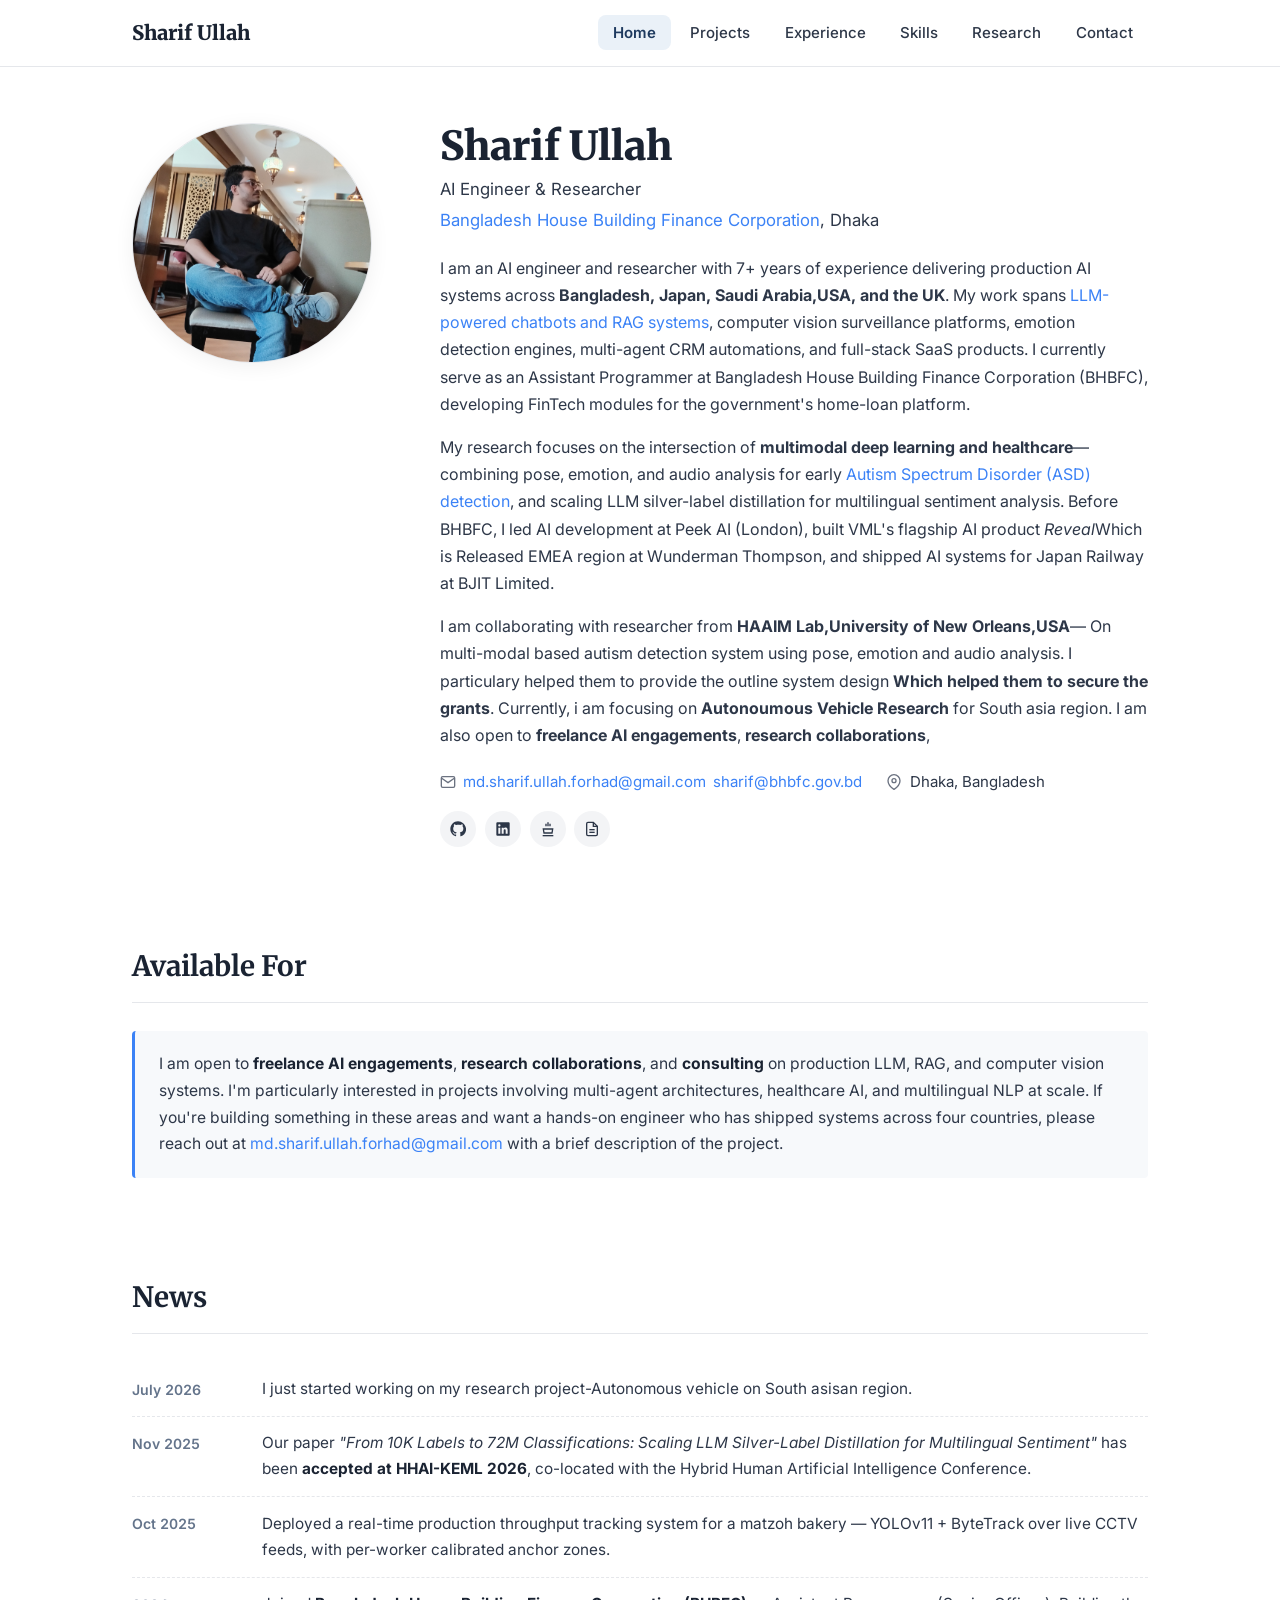
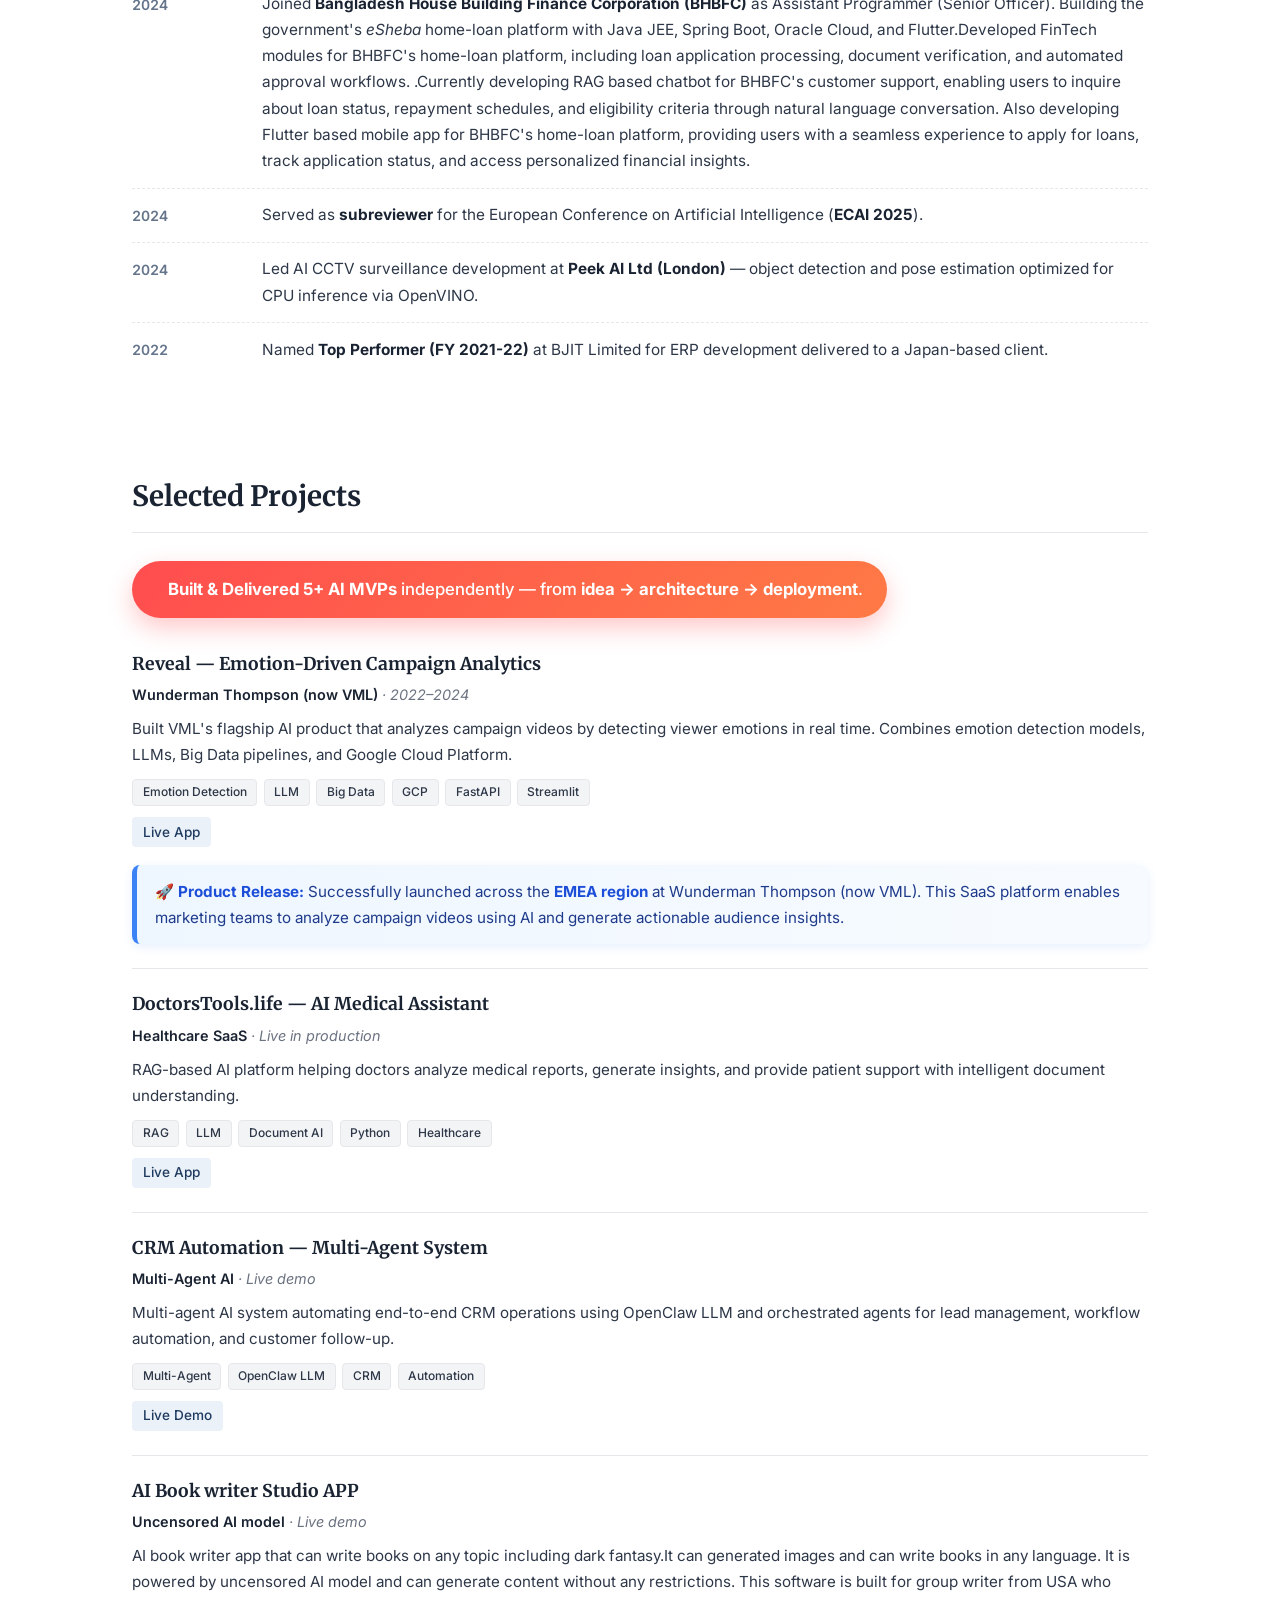
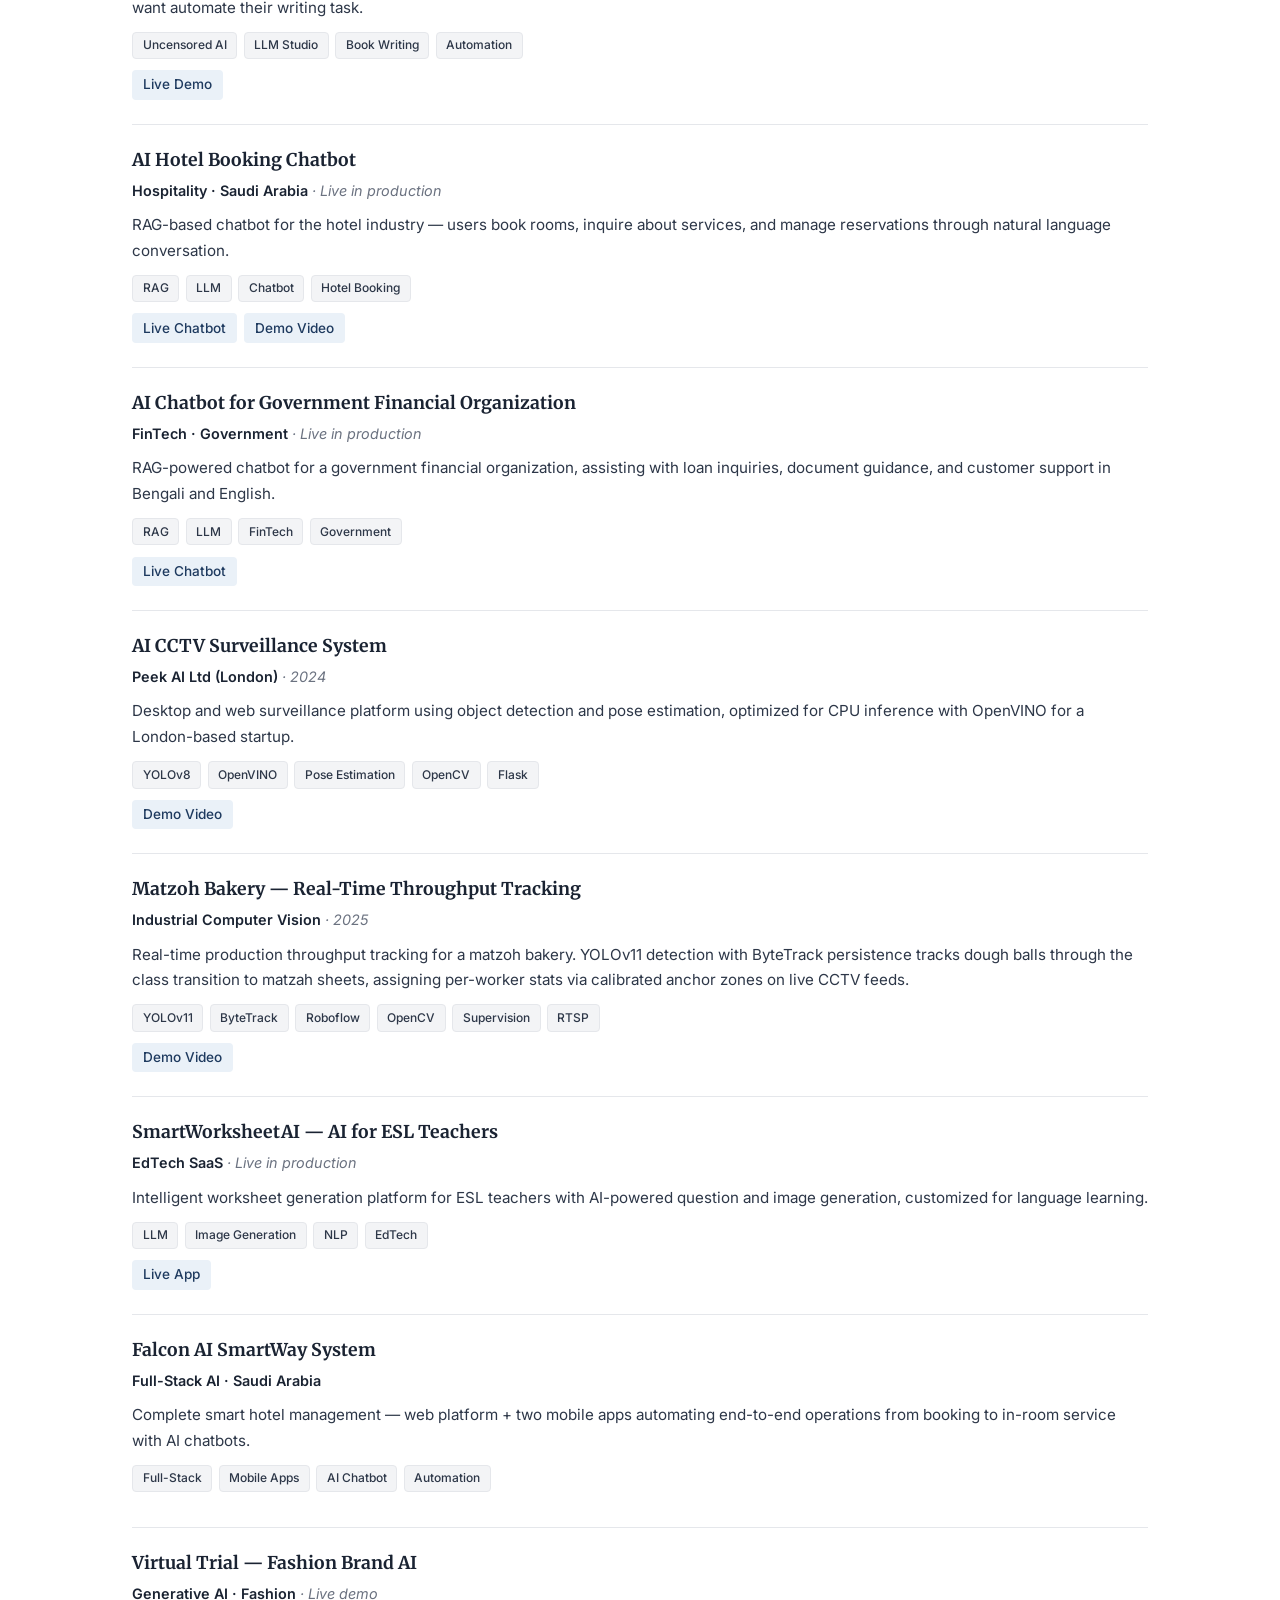
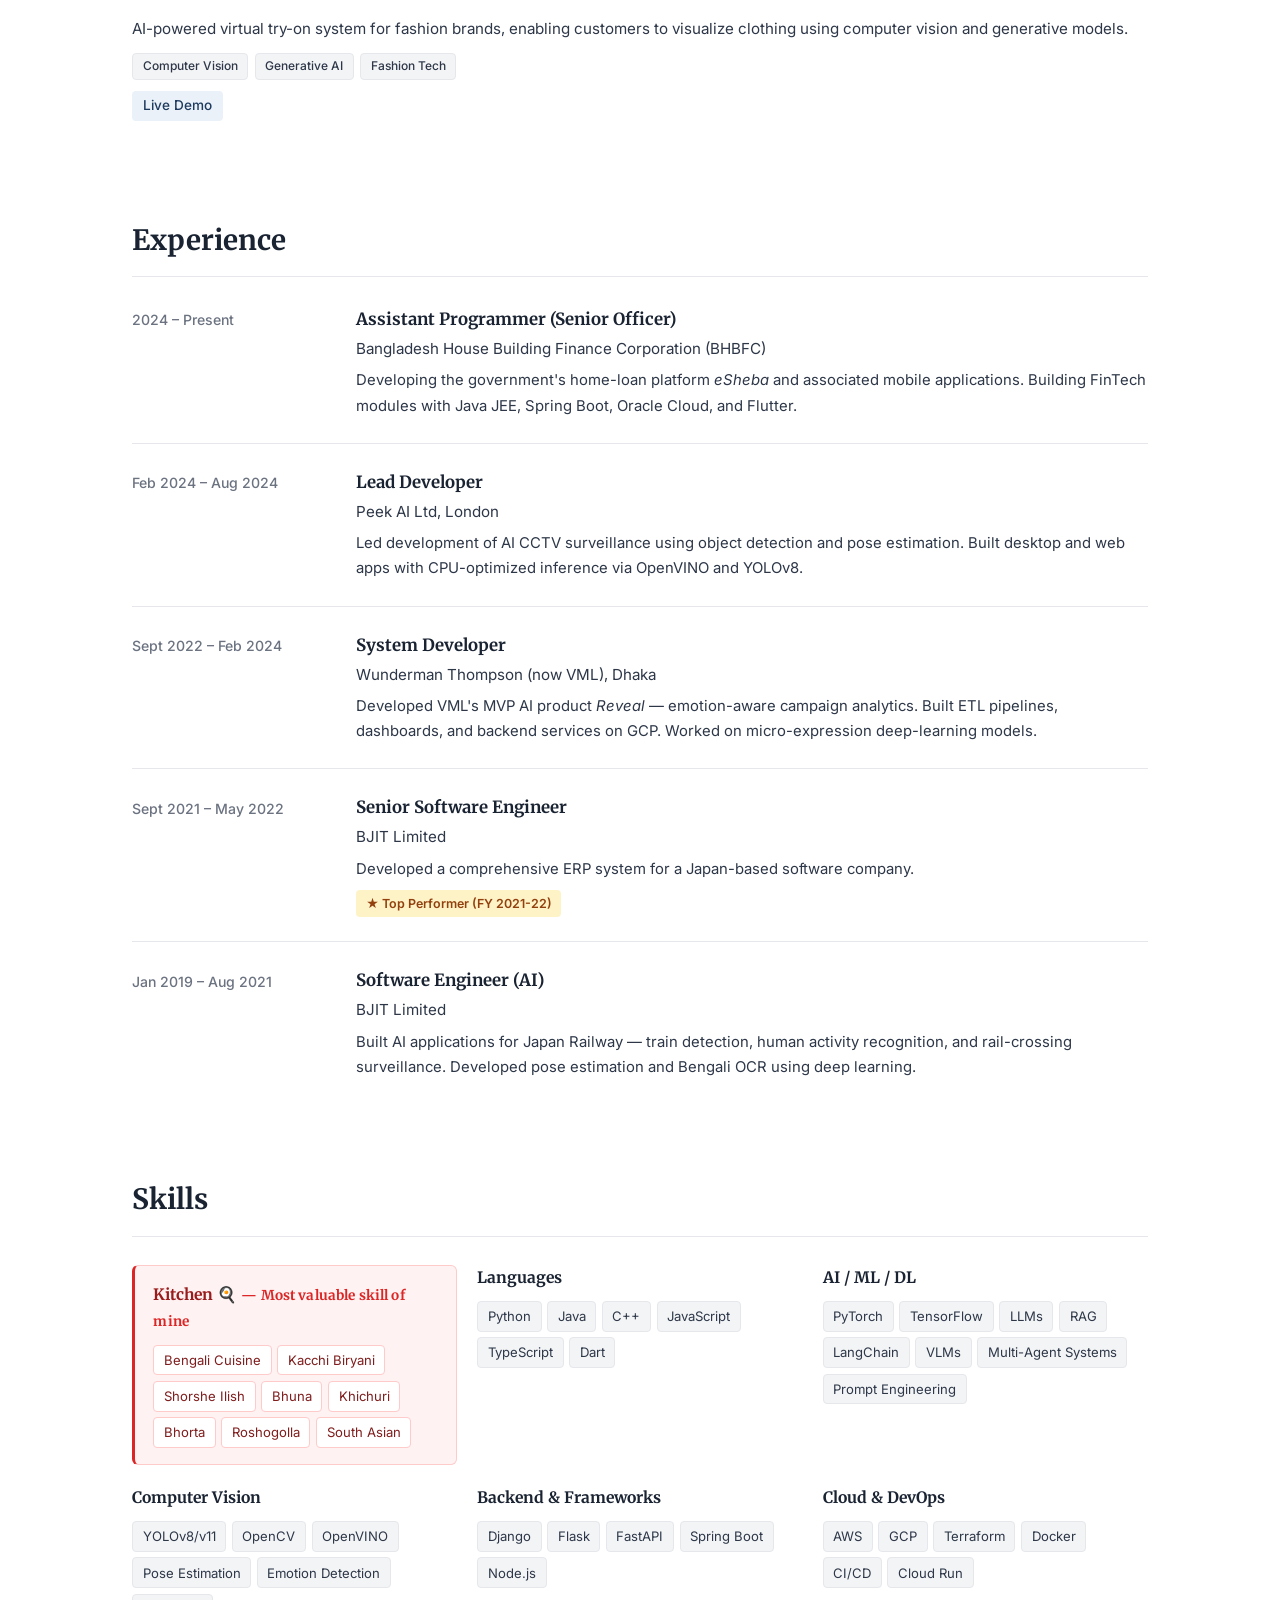
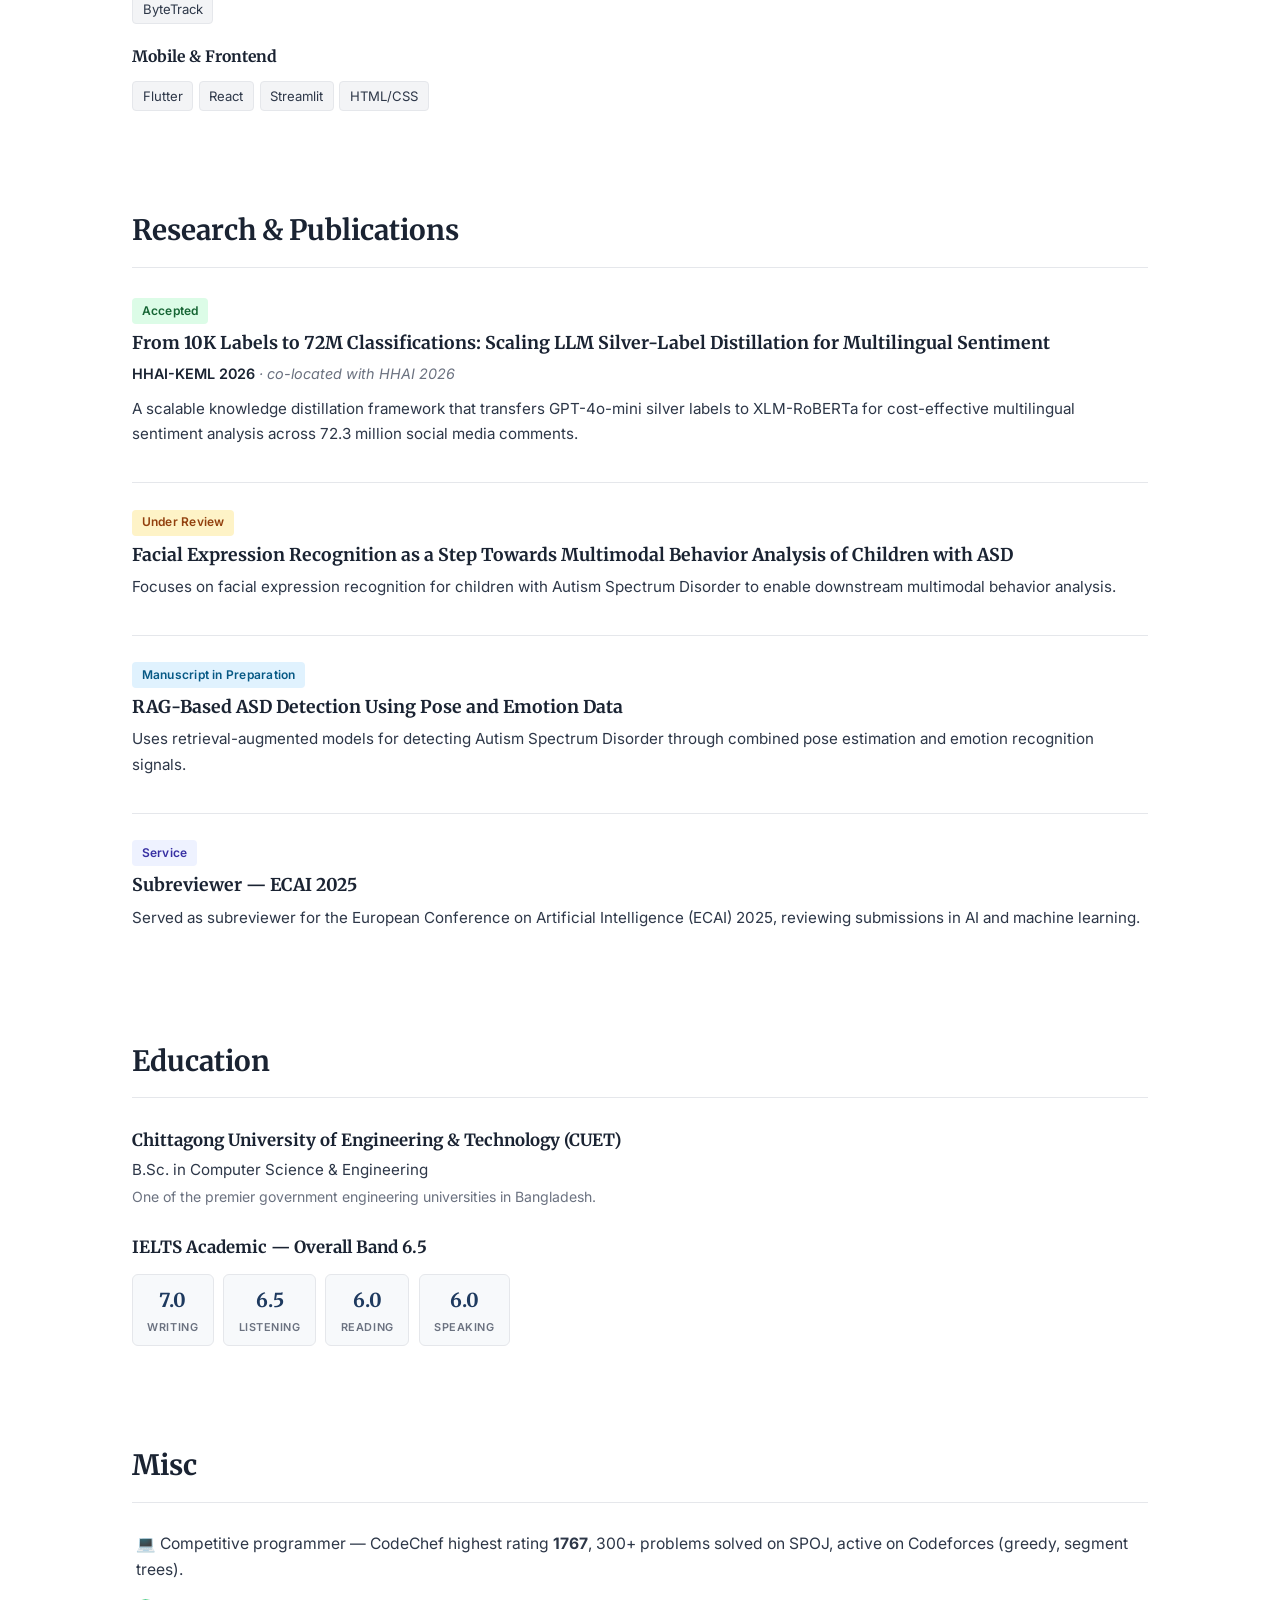
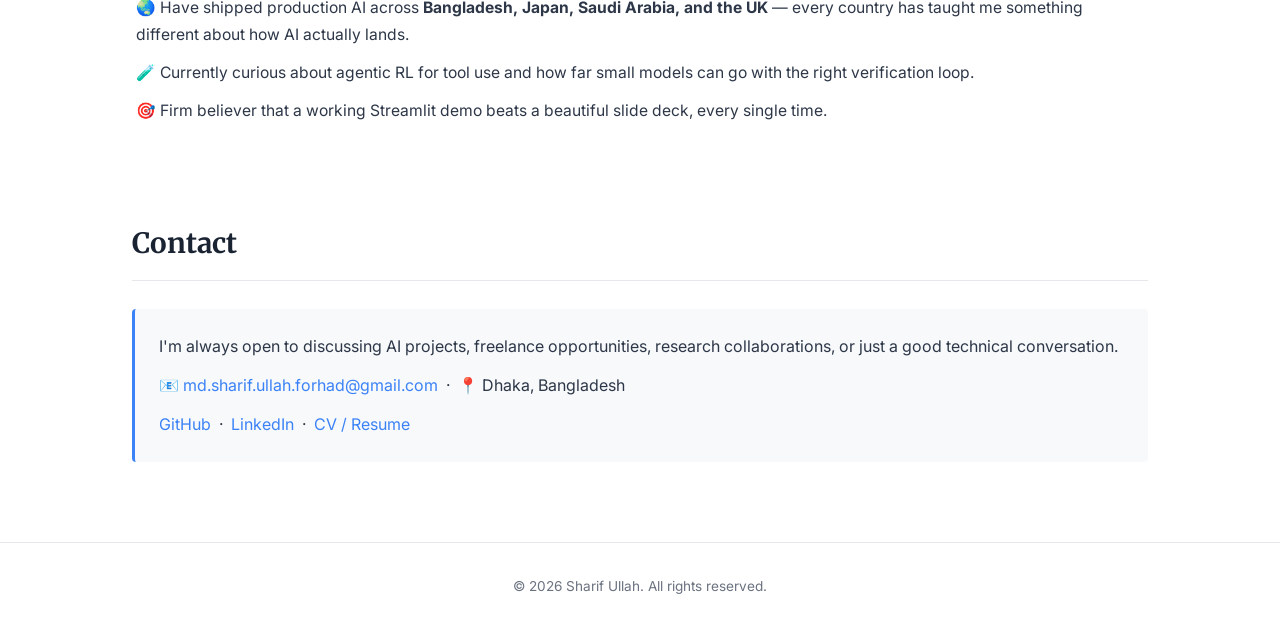
==== docs/index.html @ 905ab84b "added official email here" ====
<!DOCTYPE html>
<html lang="en">
<head>
    <meta charset="utf-8">
    <meta name="viewport" content="width=device-width, initial-scale=1">
    <title>Sharif Ullah — AI Engineer & Researcher</title>
    <meta name="description" content="Sharif Ullah is an AI Engineer and Researcher building agentic LLM systems, computer vision, and multi-agent AI in production.">

    <meta property="og:type" content="website">
    <meta property="og:title" content="Sharif Ullah — AI Engineer & Researcher">
    <meta property="og:description" content="AI Engineer & Researcher. 6+ years, 15+ AI products across 4 countries. LLMs, RAG, Multi-Agent, Computer Vision.">
    <meta property="og:image" content="assets/sharif_profile.jpg">

    <link rel="preconnect" href="https://fonts.googleapis.com">
    <link rel="preconnect" href="https://fonts.gstatic.com" crossorigin>
    <link href="https://fonts.googleapis.com/css2?family=Merriweather:wght@400;700;900&family=Inter:wght@300;400;500;600;700&display=swap" rel="stylesheet">

    <style>
        *, *::before, *::after { box-sizing: border-box; margin: 0; padding: 0; }

        :root {
            --bg: #ffffff;
            --text: #1a2332;
            --text-body: #2d3748;
            --text-muted: #6b7280;
            --link: #3b82f6;
            --link-hover: #1d4ed8;
            --border: #e5e7eb;
            --border-strong: #d1d5db;
            --nav-active-bg: #eaf1f8;
            --nav-active-text: #1e3a5f;
            --callout-bg: #f7f9fb;
            --callout-border: #3b82f6;
            --news-date: #64748b;
            --tag-bg: #eef2ff;
            --tag-text: #3730a3;
            --tag-accepted-bg: #dcfce7;
            --tag-accepted-text: #166534;
            --tag-review-bg: #fef3c7;
            --tag-review-text: #92400e;
            --tag-prep-bg: #e0f2fe;
            --tag-prep-text: #075985;
            --font-serif: 'Merriweather', 'Times New Roman', serif;
            --font-sans: 'Inter', -apple-system, BlinkMacSystemFont, sans-serif;
        }

        html { scroll-behavior: smooth; }
        body {
            font-family: var(--font-sans);
            background: var(--bg);
            color: var(--text-body);
            line-height: 1.7;
            font-size: 16px;
            -webkit-font-smoothing: antialiased;
        }

        a { color: var(--link); text-decoration: none; transition: color 0.2s; }
        a:hover { color: var(--link-hover); text-decoration: underline; }

        ::selection { background: var(--nav-active-bg); color: var(--nav-active-text); }

        /* ============ NAV ============ */
        .nav {
            position: sticky; top: 0; z-index: 100;
            background: rgba(255,255,255,0.92);
            backdrop-filter: blur(10px);
            border-bottom: 1px solid var(--border);
        }
        .nav-inner {
            max-width: 1080px; margin: 0 auto;
            padding: 1rem 2rem;
            display: flex; justify-content: space-between; align-items: center;
        }

        .highlight-text {
                color: #ff3b30;
                font-size: 1.1rem;
                font-weight: 700;
                text-align: center;
                margin-top: -8px;
                margin-bottom: 30px;
                letter-spacing: 0.5px;
                animation: pulse 2s infinite;
            }

            @keyframes pulse {
                0%, 100% { opacity: 1; }
                50% { opacity: 0.75; }
            }

        .nav-brand {
            font-family: var(--font-serif); font-weight: 900;
            font-size: 1.25rem; color: var(--text); text-decoration: none;
        }
        .nav-brand:hover { color: var(--text); text-decoration: none; }
        .nav-links { display: flex; gap: 0.25rem; list-style: none; align-items: center; }
        .nav-links a {
            color: var(--text-body); font-size: 0.94rem; font-weight: 500;
            padding: 0.5rem 0.95rem; border-radius: 8px;
            transition: background 0.2s, color 0.2s;
        }
        .nav-links a:hover { background: #f3f4f6; color: var(--text); text-decoration: none; }
        .nav-links a.active { background: var(--nav-active-bg); color: var(--nav-active-text); font-weight: 600; }

        .hamburger { display: none; background: none; border: none; cursor: pointer; padding: 0.5rem; }
        .hamburger span { display: block; width: 22px; height: 2px; background: var(--text); margin: 5px 0; transition: 0.3s; }

        @media (max-width: 768px) {
            .nav-inner { padding: 0.9rem 1.25rem; }
            .nav-links {
                position: fixed; top: 60px; right: -100%; width: 75%; height: calc(100vh - 60px);
                background: #fff; flex-direction: column; align-items: flex-start;
                padding: 1.5rem; gap: 0.4rem; transition: right 0.3s;
                border-left: 1px solid var(--border); box-shadow: -10px 0 30px rgba(0,0,0,0.05);
            }
            .nav-links.active { right: 0; }
            .nav-links a { width: 100%; padding: 0.75rem 1rem; }
            .hamburger { display: block; }
        }

        /* ============ LAYOUT ============ */
        .container { max-width: 1080px; margin: 0 auto; padding: 0 2rem; }
        @media (max-width: 768px) { .container { padding: 0 1.25rem; } }

        section { padding: 3rem 0; }
        section:first-of-type { padding-top: 3.5rem; }

        /* Section headings with underline (like reference) */
        .section-heading {
            font-family: var(--font-serif); font-weight: 700;
            font-size: 1.75rem; color: var(--text);
            padding-bottom: 0.75rem;
            border-bottom: 1px solid var(--border);
            margin-bottom: 1.75rem;
        }

        /* ============ HERO ============ */
        .hero-grid {
            display: grid;
            grid-template-columns: 260px 1fr;
            gap: 3rem;
            align-items: start;
        }
        .hero-photo {
            width: 240px; height: 240px; border-radius: 50%;
            overflow: hidden; border: 1px solid var(--border);
            box-shadow: 0 4px 20px rgba(0,0,0,0.06);
        }
        .hero-photo img { width: 100%; height: 100%; object-fit: cover; display: block; }

        .hero-name {
            font-family: var(--font-serif); font-weight: 900;
            font-size: 2.5rem; color: var(--text); line-height: 1.15;
            margin-bottom: 0.4rem;
        }
        .hero-title {
            color: var(--text-body); font-size: 1.05rem; margin-bottom: 0.15rem;
        }
        .hero-affiliation {
            color: var(--text-body); font-size: 1.05rem; margin-bottom: 1.25rem;
        }
        .hero-bio { color: var(--text-body); font-size: 1rem; margin-bottom: 1rem; }
        .hero-bio:last-of-type { margin-bottom: 1.25rem; }

        .hero-contact {
            display: flex; gap: 1.5rem; flex-wrap: wrap;
            font-size: 0.94rem; color: var(--text-body); margin-bottom: 1rem;
        }
        .hero-contact span { display: inline-flex; align-items: center; gap: 0.45rem; }
        .hero-contact svg { width: 16px; height: 16px; color: var(--text-muted); flex-shrink: 0; }

        .social-row { display: flex; gap: 0.55rem; flex-wrap: wrap; margin-top: 0.25rem; }
        .social-row a {
            display: inline-flex; align-items: center; justify-content: center;
            width: 36px; height: 36px; border-radius: 50%;
            background: #f3f4f6; color: var(--text-body);
            transition: all 0.2s;
        }
        .social-row a:hover {
            background: var(--nav-active-bg); color: var(--nav-active-text);
            text-decoration: none; transform: translateY(-1px);
        }
        .social-row svg { width: 16px; height: 16px; }

        @media (max-width: 768px) {
            .hero-grid { grid-template-columns: 1fr; gap: 1.75rem; text-align: center; }
            .hero-photo { margin: 0 auto; width: 200px; height: 200px; }
            .hero-contact { justify-content: center; }
            .social-row { justify-content: center; }
            .hero-name { font-size: 2rem; }
        }
        
        .release-info {
                margin-top: 18px;
                padding: 14px 18px;
                border-left: 5px solid #3b82f6;
                background: linear-gradient(90deg, #eef6ff 0%, #f7fbff 100%);
                color: #1e3a8a;
                font-size: 0.95rem;
                line-height: 1.7;
                border-radius: 8px;
                box-shadow: 0 3px 10px rgba(59, 130, 246, 0.12);
                transition: all 0.3s ease;
            }

            .release-info strong {
                color: #1d4ed8;
            }

            .release-info:hover {
                transform: translateY(-2px);
                box-shadow: 0 8px 20px rgba(59, 130, 246, 0.2);
            }


        /* ============ CALLOUT (Openings style) ============ */
        .callout {
            background: var(--callout-bg);
            border-left: 3px solid var(--callout-border);
            border-radius: 4px;
            padding: 1.25rem 1.5rem;
            color: var(--text-body);
            font-size: 0.98rem;
        }
        .callout strong { color: var(--text); font-weight: 700; }

        /* ============ NEWS ============ */
        .news-list { display: flex; flex-direction: column; }
        .news-item {
            display: grid; grid-template-columns: 110px 1fr;
            gap: 1.25rem; padding: 0.85rem 0;
            border-bottom: 1px dashed var(--border);
            font-size: 0.96rem;
        }
        .news-item:last-child { border-bottom: none; }
        .news-date {
            color: var(--news-date); font-weight: 600;
            font-size: 0.88rem; padding-top: 0.1rem;
            font-variant-numeric: tabular-nums;
        }
        .news-body { color: var(--text-body); }
        .news-body strong { color: var(--text); font-weight: 700; }
        @media (max-width: 640px) {
            .news-item { grid-template-columns: 1fr; gap: 0.25rem; }
        }

        /* ============ PROJECT LIST (Selected Publications style) ============ */
        .project-list { display: flex; flex-direction: column; gap: 1.5rem; }
        .project-item {
            padding-bottom: 1.5rem;
            border-bottom: 1px solid var(--border);
        }
        .project-item:last-child { border-bottom: none; padding-bottom: 0; }
        .project-title {
            font-family: var(--font-serif); font-weight: 700;
            font-size: 1.1rem; color: var(--text);
            margin-bottom: 0.4rem; line-height: 1.35;
        }
        .project-meta {
            font-size: 0.9rem; color: var(--text-muted);
            margin-bottom: 0.55rem; font-style: italic;
        }
        .project-meta .venue { color: var(--text); font-style: normal; font-weight: 600; }
        .project-desc {
            font-size: 0.95rem; color: var(--text-body);
            margin-bottom: 0.7rem;
        }
        .project-tags { display: flex; flex-wrap: wrap; gap: 0.4rem; margin-bottom: 0.7rem; }
        .project-tags span {
            padding: 0.15rem 0.6rem; border-radius: 4px;
            font-size: 0.75rem; font-weight: 500;
            background: #f3f4f6; color: var(--text-body);
            border: 1px solid var(--border);
        }
        .project-links { display: flex; flex-wrap: wrap; gap: 0.4rem; }
        .project-links a {
            font-size: 0.85rem; font-weight: 500;
            padding: 0.2rem 0.7rem; border-radius: 4px;
            background: var(--nav-active-bg); color: var(--nav-active-text);
        }
        .project-links a:hover { background: #d5e2ee; text-decoration: none; }

        /* ============ TIMELINE (Experience) ============ */
        .timeline { display: flex; flex-direction: column; gap: 1.5rem; }
        .timeline-item {
            display: grid; grid-template-columns: 200px 1fr;
            gap: 1.5rem;
            padding-bottom: 1.5rem;
            border-bottom: 1px solid var(--border);
        }
        .timeline-item:last-child { border-bottom: none; padding-bottom: 0; }
        .timeline-date {
            color: var(--text-muted); font-size: 0.88rem; font-weight: 500;
            padding-top: 0.2rem;
        }
        .timeline-role {
            font-family: var(--font-serif); font-weight: 700;
            font-size: 1.05rem; color: var(--text);
            margin-bottom: 0.15rem;
        }
        .timeline-company {
            font-size: 0.95rem; color: var(--text-body);
            margin-bottom: 0.4rem;
        }
        .timeline-desc { font-size: 0.93rem; color: var(--text-body); }
        .badge-award {
            display: inline-block; margin-top: 0.5rem;
            padding: 0.2rem 0.6rem; border-radius: 4px;
            font-size: 0.78rem; font-weight: 600;
            background: #fef3c7; color: #92400e;
        }
        @media (max-width: 640px) {
            .timeline-item { grid-template-columns: 1fr; gap: 0.3rem; }
        }

        /* ============ SKILLS ============ */
        .skills-grid {
            display: grid;
            grid-template-columns: repeat(auto-fill, minmax(260px, 1fr));
            gap: 1.25rem;
        }
        .skill-group h3 {
            font-family: var(--font-serif); font-weight: 700;
            font-size: 0.98rem; color: var(--text);
            margin-bottom: 0.6rem;
        }
        .skill-tags { display: flex; flex-wrap: wrap; gap: 0.35rem; }
        .skill-tags span {
            padding: 0.2rem 0.6rem; border-radius: 4px;
            font-size: 0.82rem; color: var(--text-body);
            background: #f3f4f6; border: 1px solid var(--border);
        }

        /* ============ RESEARCH ============ */
        .research-item {
            padding-bottom: 1.5rem;
            border-bottom: 1px solid var(--border);
            margin-bottom: 1.5rem;
        }
        .research-item:last-child { border-bottom: none; margin-bottom: 0; padding-bottom: 0; }
        .status-tag {
            display: inline-block; padding: 0.18rem 0.6rem;
            border-radius: 4px; font-size: 0.75rem; font-weight: 600;
            margin-bottom: 0.5rem; letter-spacing: 0.02em;
        }
        .tag-accepted { background: var(--tag-accepted-bg); color: var(--tag-accepted-text); }
        .tag-review { background: var(--tag-review-bg); color: var(--tag-review-text); }
        .tag-prep { background: var(--tag-prep-bg); color: var(--tag-prep-text); }
        .tag-sub { background: var(--tag-bg); color: var(--tag-text); }

        /* ============ EDUCATION ============ */
        .edu-item { margin-bottom: 1.25rem; }
        .edu-item:last-child { margin-bottom: 0; }
        .edu-school {
            font-family: var(--font-serif); font-weight: 700;
            font-size: 1.05rem; color: var(--text);
            margin-bottom: 0.15rem;
        }
        .edu-degree { font-size: 0.95rem; color: var(--text-body); margin-bottom: 0.15rem; }
        .edu-date { font-size: 0.88rem; color: var(--text-muted); }

        .ielts-scores {
            display: flex; gap: 0.6rem; flex-wrap: wrap; margin-top: 0.75rem;
        }
        .ielts-scores > div {
            background: #f7f9fb; border: 1px solid var(--border);
            border-radius: 6px; padding: 0.55rem 0.9rem;
            text-align: center; min-width: 72px;
        }
        .ielts-scores .num {
            font-family: var(--font-serif); font-weight: 700;
            font-size: 1.2rem; color: var(--nav-active-text);
        }
        .ielts-scores .lbl {
            font-size: 0.68rem; color: var(--text-muted);
            font-weight: 600; letter-spacing: 0.05em; margin-top: 0.1rem;
        }

        /* ============ MISC ============ */
        .misc-list { list-style: none; display: flex; flex-direction: column; gap: 0.7rem; }
        .misc-list li {
            padding-left: 0.25rem;
            color: var(--text-body); font-size: 0.98rem;
        }


         .achievement-banner {
    display: inline-flex;
    align-items: center;
    gap: 12px;
    margin: 0 auto 35px;
    padding: 14px 24px;
    border-radius: 50px;
    background: linear-gradient(135deg, #ff4d4f, #ff7a45);
    color: #fff;
    font-size: 1.05rem;
    font-weight: 500;
    box-shadow: 0 10px 25px rgba(255, 77, 79, 0.3);
    animation: float 3s ease-in-out infinite;
}

.achievement-banner strong {
    color: #fff;
    font-weight: 700;
}

.achievement-icon {
    font-size: 1.4rem;
}

@keyframes float {
    0%, 100% {
        transform: translateY(0);
    }
    50% {
        transform: translateY(-4px);
    }
}

@media (max-width: 768px) {
    .achievement-banner {
        display: flex;
        border-radius: 18px;
        font-size: 0.95rem;
        padding: 14px 18px;
    }
}


        /* ============ CONTACT ============ */
        .contact-card {
            background: var(--callout-bg);
            border-left: 3px solid var(--callout-border);
            border-radius: 4px;
            padding: 1.5rem;
        }
        .contact-card p { margin-bottom: 0.75rem; color: var(--text-body); }
        .contact-card p:last-child { margin-bottom: 0; }

        /* ============ FOOTER ============ */
        footer {
            text-align: center; padding: 2rem;
            border-top: 1px solid var(--border);
            font-size: 0.85rem; color: var(--text-muted);
            margin-top: 2rem;
        }
        
        .skill-group--highlight {
                background: #fef2f2;
                border: 1px solid #fecaca;
                border-left: 3px solid #dc2626;
                border-radius: 6px;
                padding: 1rem 1.15rem;
            }
            .skill-group--highlight h3 { color: #991b1b; }
            .skill-hl {
                color: #dc2626;
                font-weight: 700;
                font-size: 0.85rem;
                letter-spacing: 0.01em;
            }
            .skill-group--highlight .skill-tags span {
                background: #fff;
                border-color: #fecaca;
                color: #7f1d1d;
            }

        /* Reveal animation */
        .reveal { opacity: 0; transform: translateY(20px); transition: opacity 0.5s ease, transform 0.5s ease; }
        .reveal.visible { opacity: 1; transform: translateY(0); }
        @media (prefers-reduced-motion: reduce) {
            .reveal { opacity: 1; transform: none; transition: none; }
            html { scroll-behavior: auto; }
        }
    </style>
</head>
<body>

<!-- NAV -->
<nav class="nav">
    <div class="nav-inner">
        <a href="#home" class="nav-brand">Sharif Ullah</a>
        <ul class="nav-links" id="navLinks">
            <li><a href="#home" class="active">Home</a></li>
            <li><a href="#projects">Projects</a></li>
            <li><a href="#experience">Experience</a></li>
            <li><a href="#skills">Skills</a></li>
            <li><a href="#research">Research</a></li>
            <li><a href="#contact">Contact</a></li>
        </ul>
        <button class="hamburger" id="hamburger" aria-label="Menu">
            <span></span><span></span><span></span>
        </button>
    </div>
</nav>

<!-- HERO -->
<section id="home">
    <div class="container">
        <div class="hero-grid">
            <div class="hero-photo">
                <img src="assets/sharif_profile.jpg" alt="Sharif Ullah">
            </div>
            <div class="hero-text">
                <h1 class="hero-name">Sharif Ullah</h1>
                <div class="hero-title">AI Engineer &amp; Researcher</div>
                <div class="hero-affiliation">
                    <a href="https://www.bhbfc.gov.bd/" target="_blank">Bangladesh House Building Finance Corporation</a>, Dhaka
                </div>

                <p class="hero-bio">
                    I am an AI engineer and researcher with 7+ years of experience delivering production AI systems across
                    <strong>Bangladesh, Japan, Saudi Arabia,USA, and the UK</strong>. My work spans
                    <a href="#projects">LLM-powered chatbots and RAG systems</a>,
                    computer vision surveillance platforms, emotion detection engines,
                    multi-agent CRM automations, and full-stack SaaS products. I currently serve as an
                    Assistant Programmer at Bangladesh House Building Finance Corporation (BHBFC),
                    developing FinTech modules for the government's home-loan platform.
                </p>

                <p class="hero-bio">
                    My research focuses on the intersection of <strong>multimodal deep learning and healthcare</strong>—
                    combining pose, emotion, and audio analysis for early
                    <a href="#research">Autism Spectrum Disorder (ASD) detection</a>, and scaling LLM
                    silver-label distillation for multilingual sentiment analysis. Before BHBFC, I led AI
                    development at Peek AI (London), built VML's flagship AI product
                    <em>Reveal</em>Which is Released EMEA region at Wunderman Thompson, and shipped AI systems for Japan Railway at BJIT Limited.
                </p>

                <p class="hero-bio">
                    I am collaborating with researcher from <strong>HAAIM Lab,University of New Orleans,USA</strong>—
                    On multi-modal based autism detection system using pose, emotion and audio analysis. I particulary helped them to provide the outline system design <strong>Which helped them to secure the grants</strong>.
                    Currently, i am focusing on <Strong>Autonoumous Vehicle Research</Strong> for South asia region. I am also open to <strong>freelance AI engagements</strong>, <strong>research collaborations</strong>,
                </p>

                <div class="hero-contact">
                    <span>
                        <svg viewBox="0 0 24 24" fill="none" stroke="currentColor" stroke-width="2"><path d="M4 4h16c1.1 0 2 .9 2 2v12c0 1.1-.9 2-2 2H4c-1.1 0-2-.9-2-2V6c0-1.1.9-2 2-2z"/><polyline points="22,6 12,13 2,6"/></svg>
                        <a href="mailto:sharif.ullah@example.com">md.sharif.ullah.forhad@gmail.com</a>
                         <a href="mailto:sharif@bhbfc.gov.bd">sharif@bhbfc.gov.bd</a>
                    </span>
                    <span>
                        <svg viewBox="0 0 24 24" fill="none" stroke="currentColor" stroke-width="2"><path d="M21 10c0 7-9 13-9 13s-9-6-9-13a9 9 0 0 1 18 0z"/><circle cx="12" cy="10" r="3"/></svg>
                        Dhaka, Bangladesh
                    </span>
                </div>

                <div class="social-row">
                    <a href="https://github.com/forhadsidhu" target="_blank" aria-label="GitHub" title="GitHub">
                        <svg viewBox="0 0 24 24" fill="currentColor"><path d="M12 .5C5.7.5.5 5.7.5 12c0 5.1 3.3 9.4 7.9 10.9.6.1.8-.3.8-.6v-2.1c-3.2.7-3.9-1.5-3.9-1.5-.5-1.3-1.3-1.7-1.3-1.7-1.1-.7.1-.7.1-.7 1.2.1 1.8 1.2 1.8 1.2 1 1.8 2.7 1.3 3.4 1 .1-.8.4-1.3.8-1.6-2.6-.3-5.3-1.3-5.3-5.8 0-1.3.5-2.3 1.2-3.1-.1-.3-.5-1.5.1-3.1 0 0 1-.3 3.3 1.2 1-.3 2-.4 3-.4s2 .1 3 .4c2.3-1.6 3.3-1.2 3.3-1.2.7 1.6.2 2.8.1 3.1.8.8 1.2 1.9 1.2 3.1 0 4.5-2.7 5.5-5.3 5.8.4.4.8 1.1.8 2.2v3.3c0 .3.2.7.8.6 4.6-1.5 7.9-5.9 7.9-10.9C23.5 5.7 18.3.5 12 .5z"/></svg>
                    </a>
                    <a href="https://www.linkedin.com/in/sharif-ullah/" target="_blank" aria-label="LinkedIn" title="LinkedIn">
                        <svg viewBox="0 0 24 24" fill="currentColor"><path d="M20.5 2h-17A1.5 1.5 0 002 3.5v17A1.5 1.5 0 003.5 22h17a1.5 1.5 0 001.5-1.5v-17A1.5 1.5 0 0020.5 2zM8 19H5v-9h3zM6.5 8.25A1.75 1.75 0 118.3 6.5a1.78 1.78 0 01-1.8 1.75zM19 19h-3v-4.74c0-1.42-.6-1.93-1.38-1.93A1.74 1.74 0 0013 14.19a.66.66 0 000 .14V19h-3v-9h2.9v1.3a3.11 3.11 0 012.7-1.4c1.55 0 3.36.86 3.36 3.66z"/></svg>
                    </a>
                    <a href="https://www.codechef.com/users/forhadsidhu" target="_blank" aria-label="CodeChef" title="CodeChef">
                        <svg viewBox="0 0 24 24" fill="none" stroke="currentColor" stroke-width="2"><path d="M4 22h16"/><path d="M6 18h12l1-6H5z"/><path d="M12 2v6"/><path d="M9 4v4"/><path d="M15 4v4"/></svg>
                    </a>
                    <a href="https://drive.google.com/file/d/1ktSxh8OCRgGpXNfTgOxrARZ6equvmEIs/view" target="_blank" aria-label="CV" title="CV / Resume">
                        <svg viewBox="0 0 24 24" fill="none" stroke="currentColor" stroke-width="2"><path d="M14 2H6a2 2 0 00-2 2v16a2 2 0 002 2h12a2 2 0 002-2V8z"/><polyline points="14 2 14 8 20 8"/><line x1="16" y1="13" x2="8" y2="13"/><line x1="16" y1="17" x2="8" y2="17"/></svg>
                    </a>
                </div>
            </div>
        </div>
    </div>
</section>

<!-- OPENINGS / AVAILABLE FOR -->
<section id="available">
    <div class="container">
        <h2 class="section-heading">Available For</h2>
        <div class="callout reveal">
            I am open to <strong>freelance AI engagements</strong>, <strong>research collaborations</strong>,
            and <strong>consulting</strong> on production LLM, RAG, and computer vision systems.
            I'm particularly interested in projects involving multi-agent architectures,
            healthcare AI, and multilingual NLP at scale. If you're building something in these areas
            and want a hands-on engineer who has shipped systems across four countries,
            please reach out at <a href="mailto:md.sharif.ullah.forhad@gmail.com">md.sharif.ullah.forhad@gmail.com</a>
            with a brief description of the project.
        </div>
    </div>
</section>

<!-- NEWS -->
<section id="news">
    <div class="container">
        <h2 class="section-heading">News</h2>
        <div class="news-list reveal">
            <div class="news-item">
                <div class="news-date">July 2026</div>
                <div class="news-body">
                   I just started working on my research project-Autonomous vehicle on South asisan region.
                </div>
            
            </div>
            <div class="news-item">
                <div class="news-date">Nov 2025</div>
                <div class="news-body">
                    Our paper <em>"From 10K Labels to 72M Classifications: Scaling LLM Silver-Label Distillation for Multilingual Sentiment"</em>
                    has been <strong>accepted at HHAI-KEML 2026</strong>, co-located with the Hybrid Human Artificial Intelligence Conference.
                </div>
            </div>
            <div class="news-item">
                <div class="news-date">Oct 2025</div>
                <div class="news-body">
                    Deployed a real-time production throughput tracking system for a matzoh bakery — YOLOv11 + ByteTrack
                    over live CCTV feeds, with per-worker calibrated anchor zones.
                </div>
            </div>
            <div class="news-item">
                <div class="news-date">2024</div>
                <div class="news-body">
                    Joined <strong>Bangladesh House Building Finance Corporation (BHBFC)</strong> as
                    Assistant Programmer (Senior Officer). Building the government's <em>eSheba</em> home-loan platform
                    with Java JEE, Spring Boot, Oracle Cloud, and Flutter.Developed FinTech modules for BHBFC's home-loan platform, including loan application processing, document verification, and automated approval workflows.
                    .Currently developing RAG based chatbot for BHBFC's customer support, enabling users to inquire about loan status, repayment schedules, and eligibility criteria through natural language conversation. Also developing Flutter based mobile app for BHBFC's home-loan platform, providing users with a seamless experience to apply for loans, track application status, and access personalized financial insights.
                </div>
            </div>
            <div class="news-item">
                <div class="news-date">2024</div>
                <div class="news-body">
                    Served as <strong>subreviewer</strong> for the European Conference on Artificial Intelligence (<strong>ECAI 2025</strong>).
                </div>
            </div>
            <div class="news-item">
                <div class="news-date">2024</div>
                <div class="news-body">
                    Led AI CCTV surveillance development at <strong>Peek AI Ltd (London)</strong> —
                    object detection and pose estimation optimized for CPU inference via OpenVINO.
                </div>
            </div>
            <div class="news-item">
                <div class="news-date">2022</div>
                <div class="news-body">
                    Named <strong>Top Performer (FY 2021-22)</strong> at BJIT Limited for ERP development delivered to a Japan-based client.
                </div>
            </div>
        </div>
    </div>
</section>

<!-- SELECTED PROJECTS -->
<section id="projects">
    <div class="container">
        <h2 class="section-heading">Selected Projects</h2>
        <div class="achievement-banner">
            <span class="achievement-icon"></span>
            <span>
                <strong>Built & Delivered 5+ AI MVPs</strong> independently —
                from <strong>idea → architecture → deployment</strong>.
            </span>
        </div>

        <div class="project-list reveal">

            <div class="project-item">
                <h3 class="project-title">Reveal — Emotion-Driven Campaign Analytics</h3>
                <div class="project-meta">
                    <span class="venue">Wunderman Thompson (now VML)</span> · 2022–2024
                </div>
                <p class="project-desc">
                    Built VML's flagship AI product that analyzes campaign videos by detecting viewer emotions in real time.
                    Combines emotion detection models, LLMs, Big Data pipelines, and Google Cloud Platform.
                </p>
                <div class="project-tags">
                    <span>Emotion Detection</span><span>LLM</span><span>Big Data</span><span>GCP</span><span>FastAPI</span><span>Streamlit</span>
                </div>
                <div class="project-links">
                    <a href="https://www.instagram.com/p/CxYJZlnqe07/" target="_blank">Live App</a>
                </div>
                <div class="release-info">
                    🚀 <strong>Product Release:</strong> Successfully launched across the <strong>EMEA region</strong> at Wunderman Thompson (now VML). This SaaS platform enables marketing teams to analyze campaign videos using AI and generate actionable audience insights.
                </div>
            </div>

            <div class="project-item">
                <h3 class="project-title">DoctorsTools.life — AI Medical Assistant</h3>
                <div class="project-meta">
                    <span class="venue">Healthcare SaaS</span> · Live in production
                </div>
                <p class="project-desc">
                    RAG-based AI platform helping doctors analyze medical reports, generate insights, and provide patient
                    support with intelligent document understanding.
                </p>
                <div class="project-tags">
                    <span>RAG</span><span>LLM</span><span>Document AI</span><span>Python</span><span>Healthcare</span>
                </div>
                <div class="project-links">
                    <a href="https://doctorstools.life" target="_blank">Live App</a>
                </div>
            </div>

            <div class="project-item">
                <h3 class="project-title">CRM Automation — Multi-Agent System</h3>
                <div class="project-meta">
                    <span class="venue">Multi-Agent AI</span> · Live demo
                </div>
                <p class="project-desc">
                    Multi-agent AI system automating end-to-end CRM operations using OpenClaw LLM and orchestrated agents
                    for lead management, workflow automation, and customer follow-up.
                </p>
                <div class="project-tags">
                    <span>Multi-Agent</span><span>OpenClaw LLM</span><span>CRM</span><span>Automation</span>
                </div>
                <div class="project-links">
                    <a href="http://173.212.246.248/" target="_blank">Live Demo</a>
                </div>
            </div>

            <div class="project-item">
                <h3 class="project-title">AI Book writer Studio APP</h3>
                <div class="project-meta">
                    <span class="venue">Uncensored AI model</span> · Live demo
                </div>
                <p class="project-desc">
                    AI book writer app that can write books on any topic including dark fantasy.It can generated images and can write books in any language. It is powered by uncensored AI model and can generate content without any restrictions.   
                    This software is built for group writer from USA who want automate their writing task. 
                </p>
                <div class="project-tags">
                    <span>Uncensored AI</span><span>LLM Studio</span><span>Book Writing</span><span>Automation</span>
                </div>
                <div class="project-links">
                    <a href="https://github.com/forhadsidhu/book_ai_studio" target="_blank">Live Demo</a>
                </div>
            </div>



            <div class="project-item">
                <h3 class="project-title">AI Hotel Booking Chatbot</h3>
                <div class="project-meta">
                    <span class="venue">Hospitality · Saudi Arabia</span> · Live in production
                </div>
                <p class="project-desc">
                    RAG-based chatbot for the hotel industry — users book rooms, inquire about services, and manage
                    reservations through natural language conversation.
                </p>
                <div class="project-tags">
                    <span>RAG</span><span>LLM</span><span>Chatbot</span><span>Hotel Booking</span>
                </div>
                <div class="project-links">
                    <a href="http://89.117.59.22/" target="_blank">Live Chatbot</a>
                    <a href="https://www.loom.com/share/8294a38e01f04b96abe9c431a68c3161" target="_blank">Demo Video</a>
                </div>
            </div>

            <div class="project-item">
                <h3 class="project-title">AI Chatbot for Government Financial Organization</h3>
                <div class="project-meta">
                    <span class="venue">FinTech · Government</span> · Live in production
                </div>
                <p class="project-desc">
                    RAG-powered chatbot for a government financial organization, assisting with loan inquiries, document
                    guidance, and customer support in Bengali and English.
                </p>
                <div class="project-tags">
                    <span>RAG</span><span>LLM</span><span>FinTech</span><span>Government</span>
                </div>
                <div class="project-links">
                    <a href="http://159.13.21.93/" target="_blank">Live Chatbot</a>
                </div>
            </div>

            <div class="project-item">
                <h3 class="project-title">AI CCTV Surveillance System</h3>
                <div class="project-meta">
                    <span class="venue">Peek AI Ltd (London)</span> · 2024
                </div>
                <p class="project-desc">
                    Desktop and web surveillance platform using object detection and pose estimation, optimized for CPU
                    inference with OpenVINO for a London-based startup.
                </p>
                <div class="project-tags">
                    <span>YOLOv8</span><span>OpenVINO</span><span>Pose Estimation</span><span>OpenCV</span><span>Flask</span>
                </div>
                <div class="project-links">
                    <a href="https://drive.google.com/file/d/1Fvg-z68nm5hVdaPi7i7DwBbxgGhIiyme/view" target="_blank">Demo Video</a>
                </div>
            </div>

            <div class="project-item">
                <h3 class="project-title">Matzoh Bakery — Real-Time Throughput Tracking</h3>
                <div class="project-meta">
                    <span class="venue">Industrial Computer Vision</span> · 2025
                </div>
                <p class="project-desc">
                    Real-time production throughput tracking for a matzoh bakery. YOLOv11 detection with ByteTrack
                    persistence tracks dough balls through the class transition to matzah sheets, assigning per-worker
                    stats via calibrated anchor zones on live CCTV feeds.
                </p>
                <div class="project-tags">
                    <span>YOLOv11</span><span>ByteTrack</span><span>Roboflow</span><span>OpenCV</span><span>Supervision</span><span>RTSP</span>
                </div>
                <div class="project-links">
                    <a href="https://drive.google.com/file/d/1dFf4k6Q4Xx96guiuM5ciRVeiFJDhfM1g/view" target="_blank">Demo Video</a>
                </div>
            </div>

            <div class="project-item">
                <h3 class="project-title">SmartWorksheetAI — AI for ESL Teachers</h3>
                <div class="project-meta">
                    <span class="venue">EdTech SaaS</span> · Live in production
                </div>
                <p class="project-desc">
                    Intelligent worksheet generation platform for ESL teachers with AI-powered question and image
                    generation, customized for language learning.
                </p>
                <div class="project-tags">
                    <span>LLM</span><span>Image Generation</span><span>NLP</span><span>EdTech</span>
                </div>
                <div class="project-links">
                    <a href="https://smartworksheetai.com" target="_blank">Live App</a>
                </div>
            </div>

            <div class="project-item">
                <h3 class="project-title">Falcon AI SmartWay System</h3>
                <div class="project-meta">
                    <span class="venue">Full-Stack AI · Saudi Arabia</span>
                </div>
                <p class="project-desc">
                    Complete smart hotel management — web platform + two mobile apps automating end-to-end operations
                    from booking to in-room service with AI chatbots.
                </p>
                <div class="project-tags">
                    <span>Full-Stack</span><span>Mobile Apps</span><span>AI Chatbot</span><span>Automation</span>
                </div>
            </div>

            <div class="project-item">
                <h3 class="project-title">Virtual Trial — Fashion Brand AI</h3>
                <div class="project-meta">
                    <span class="venue">Generative AI · Fashion</span> · Live demo
                </div>
                <p class="project-desc">
                    AI-powered virtual try-on system for fashion brands, enabling customers to visualize clothing using
                    computer vision and generative models.
                </p>
                <div class="project-tags">
                    <span>Computer Vision</span><span>Generative AI</span><span>Fashion Tech</span>
                </div>
                <div class="project-links">
                    <a href="http://62.171.138.157/" target="_blank">Live Demo</a>
                </div>
            </div>

        </div>
    </div>
</section>

<!-- EXPERIENCE -->
<section id="experience">
    <div class="container">
        <h2 class="section-heading">Experience</h2>
        <div class="timeline reveal">

            <div class="timeline-item">
                <div class="timeline-date">2024 – Present</div>
                <div>
                    <div class="timeline-role">Assistant Programmer (Senior Officer)</div>
                    <div class="timeline-company">Bangladesh House Building Finance Corporation (BHBFC)</div>
                    <p class="timeline-desc">
                        Developing the government's home-loan platform <em>eSheba</em> and associated mobile applications.
                        Building FinTech modules with Java JEE, Spring Boot, Oracle Cloud, and Flutter.
                    </p>
                </div>
            </div>

            <div class="timeline-item">
                <div class="timeline-date">Feb 2024 – Aug 2024</div>
                <div>
                    <div class="timeline-role">Lead Developer</div>
                    <div class="timeline-company">Peek AI Ltd, London</div>
                    <p class="timeline-desc">
                        Led development of AI CCTV surveillance using object detection and pose estimation.
                        Built desktop and web apps with CPU-optimized inference via OpenVINO and YOLOv8.
                    </p>
                </div>
            </div>

            <div class="timeline-item">
                <div class="timeline-date">Sept 2022 – Feb 2024</div>
                <div>
                    <div class="timeline-role">System Developer</div>
                    <div class="timeline-company">Wunderman Thompson (now VML), Dhaka</div>
                    <p class="timeline-desc">
                        Developed VML's MVP AI product <em>Reveal</em> — emotion-aware campaign analytics.
                        Built ETL pipelines, dashboards, and backend services on GCP.
                        Worked on micro-expression deep-learning models.
                    </p>
                </div>
            </div>

            <div class="timeline-item">
                <div class="timeline-date">Sept 2021 – May 2022</div>
                <div>
                    <div class="timeline-role">Senior Software Engineer</div>
                    <div class="timeline-company">BJIT Limited</div>
                    <p class="timeline-desc">
                        Developed a comprehensive ERP system for a Japan-based software company.
                    </p>
                    <span class="badge-award">★ Top Performer (FY 2021-22)</span>
                </div>
            </div>

            <div class="timeline-item">
                <div class="timeline-date">Jan 2019 – Aug 2021</div>
                <div>
                    <div class="timeline-role">Software Engineer (AI)</div>
                    <div class="timeline-company">BJIT Limited</div>
                    <p class="timeline-desc">
                        Built AI applications for Japan Railway — train detection, human activity recognition, and
                        rail-crossing surveillance. Developed pose estimation and Bengali OCR using deep learning.
                    </p>
                </div>
            </div>

        </div>
    </div>
</section>

<!-- SKILLS -->
<section id="skills">
    <div class="container">
        <h2 class="section-heading">Skills</h2>
        <div class="skills-grid reveal">
            <div class="skill-group skill-group--highlight">
                <h3>Kitchen 🍳 <span class="skill-hl">— Most valuable skill of mine</span></h3>
                <div class="skill-tags">
                    <span>Bengali Cuisine</span><span>Kacchi Biryani</span><span>Shorshe Ilish</span><span>Bhuna</span><span>Khichuri</span><span>Bhorta</span><span>Roshogolla</span><span>South Asian</span>
                </div>
            </div>

            <div class="skill-group">
                <h3>Languages</h3>
                <div class="skill-tags">
                    <span>Python</span><span>Java</span><span>C++</span><span>JavaScript</span><span>TypeScript</span><span>Dart</span>
                </div>
            </div>
            <div class="skill-group">
                <h3>AI / ML / DL</h3>
                <div class="skill-tags">
                    <span>PyTorch</span><span>TensorFlow</span><span>LLMs</span><span>RAG</span><span>LangChain</span><span>VLMs</span><span>Multi-Agent Systems</span><span>Prompt Engineering</span>
                </div>
            </div>
            <div class="skill-group">
                <h3>Computer Vision</h3>
                <div class="skill-tags">
                    <span>YOLOv8/v11</span><span>OpenCV</span><span>OpenVINO</span><span>Pose Estimation</span><span>Emotion Detection</span><span>ByteTrack</span>
                </div>
            </div>
            <div class="skill-group">
                <h3>Backend &amp; Frameworks</h3>
                <div class="skill-tags">
                    <span>Django</span><span>Flask</span><span>FastAPI</span><span>Spring Boot</span><span>Node.js</span>
                </div>
            </div>
            <div class="skill-group">
                <h3>Cloud &amp; DevOps</h3>
                <div class="skill-tags">
                    <span>AWS</span><span>GCP</span><span>Terraform</span><span>Docker</span><span>CI/CD</span><span>Cloud Run</span>
                </div>
            </div>
            <div class="skill-group">
                <h3>Mobile &amp; Frontend</h3>
                <div class="skill-tags">
                    <span>Flutter</span><span>React</span><span>Streamlit</span><span>HTML/CSS</span>
                </div>
            </div>
        </div>
    </div>
</section>

<!-- RESEARCH -->
<section id="research">
    <div class="container">
        <h2 class="section-heading">Research &amp; Publications</h2>
        <div class="reveal">

            <div class="research-item">
                <span class="status-tag tag-accepted">Accepted</span>
                <h3 class="project-title">From 10K Labels to 72M Classifications: Scaling LLM Silver-Label Distillation for Multilingual Sentiment</h3>
                <div class="project-meta">
                    <span class="venue">HHAI-KEML 2026</span> · co-located with HHAI 2026
                </div>
                <p class="project-desc">
                    A scalable knowledge distillation framework that transfers GPT-4o-mini silver labels to XLM-RoBERTa
                    for cost-effective multilingual sentiment analysis across 72.3 million social media comments.
                </p>
            </div>

            <div class="research-item">
                <span class="status-tag tag-review">Under Review</span>
                <h3 class="project-title">Facial Expression Recognition as a Step Towards Multimodal Behavior Analysis of Children with ASD</h3>
                <p class="project-desc">
                    Focuses on facial expression recognition for children with Autism Spectrum Disorder to enable
                    downstream multimodal behavior analysis.
                </p>
            </div>

            <div class="research-item">
                <span class="status-tag tag-prep">Manuscript in Preparation</span>
                <h3 class="project-title">RAG-Based ASD Detection Using Pose and Emotion Data</h3>
                <p class="project-desc">
                    Uses retrieval-augmented models for detecting Autism Spectrum Disorder through combined pose
                    estimation and emotion recognition signals.
                </p>
            </div>

            <div class="research-item">
                <span class="status-tag tag-sub">Service</span>
                <h3 class="project-title">Subreviewer — ECAI 2025</h3>
                <p class="project-desc">
                    Served as subreviewer for the European Conference on Artificial Intelligence (ECAI) 2025, reviewing
                    submissions in AI and machine learning.
                </p>
            </div>

        </div>
    </div>
</section>

<!-- EDUCATION -->
<section id="education">
    <div class="container">
        <h2 class="section-heading">Education</h2>
        <div class="reveal">
            <div class="edu-item">
                <div class="edu-school">Chittagong University of Engineering &amp; Technology (CUET)</div>
                <div class="edu-degree">B.Sc. in Computer Science &amp; Engineering</div>
                <div class="edu-date">One of the premier government engineering universities in Bangladesh.</div>
            </div>

            <div class="edu-item" style="margin-top: 1.5rem;">
                <div class="edu-school">IELTS Academic — Overall Band 6.5</div>
                <div class="ielts-scores">
                    <div><div class="num">7.0</div><div class="lbl">WRITING</div></div>
                    <div><div class="num">6.5</div><div class="lbl">LISTENING</div></div>
                    <div><div class="num">6.0</div><div class="lbl">READING</div></div>
                    <div><div class="num">6.0</div><div class="lbl">SPEAKING</div></div>
                </div>
            </div>
        </div>
    </div>
</section>

<!-- MISC -->
<section id="misc">
    <div class="container">
        <h2 class="section-heading">Misc</h2>
        <ul class="misc-list reveal">
            <li>💻 Competitive programmer — CodeChef highest rating <strong>1767</strong>, 300+ problems solved on SPOJ, active on Codeforces (greedy, segment trees).</li>
            <li>🌏 Have shipped production AI across <strong>Bangladesh, Japan, Saudi Arabia, and the UK</strong> — every country has taught me something different about how AI actually lands.</li>
            <li>🧪 Currently curious about agentic RL for tool use and how far small models can go with the right verification loop.</li>
            <li>🎯 Firm believer that a working Streamlit demo beats a beautiful slide deck, every single time.</li>
        </ul>
    </div>
</section>

<!-- CONTACT -->
<section id="contact">
    <div class="container">
        <h2 class="section-heading">Contact</h2>
        <div class="contact-card reveal">
            <p>
                I'm always open to discussing AI projects, freelance opportunities, research collaborations,
                or just a good technical conversation.
            </p>
            <p>
                📧 <a href="mailto:md.sharif.ullah.forhad@gmail.com">md.sharif.ullah.forhad@gmail.com</a> &nbsp;&middot;&nbsp;
                📍 Dhaka, Bangladesh
            </p>
            <p>
                <a href="https://github.com/forhadsidhu" target="_blank">GitHub</a> &nbsp;&middot;&nbsp;
                <a href="https://www.linkedin.com/in/sharif-ullah/" target="_blank">LinkedIn</a> &nbsp;&middot;&nbsp;
                <a href="https://drive.google.com/file/d/1ktSxh8OCRgGpXNfTgOxrARZ6equvmEIs/view" target="_blank">CV / Resume</a>
            </p>
        </div>
    </div>
</section>

<footer>
    <p>© 2026 Sharif Ullah. All rights reserved.</p>
</footer>

<script>
    // Mobile nav toggle
    const hamburger = document.getElementById('hamburger');
    const navLinks = document.getElementById('navLinks');
    hamburger.addEventListener('click', () => navLinks.classList.toggle('active'));
    navLinks.querySelectorAll('a').forEach(a => a.addEventListener('click', () => navLinks.classList.remove('active')));

    // Reveal on scroll
    const revealElements = document.querySelectorAll('.reveal');
    const observer = new IntersectionObserver((entries) => {
        entries.forEach(entry => { if (entry.isIntersecting) entry.target.classList.add('visible'); });
    }, { threshold: 0.08 });
    revealElements.forEach(el => observer.observe(el));

    // Active nav link on scroll
    const sections = document.querySelectorAll('section[id]');
    const navA = document.querySelectorAll('.nav-links a');
    function setActive() {
        let current = 'home';
        const scrollY = window.pageYOffset;
        sections.forEach(sec => {
            const top = sec.offsetTop - 100;
            if (scrollY >= top) current = sec.id;
        });
        navA.forEach(a => {
            a.classList.toggle('active', a.getAttribute('href') === '#' + current);
        });
    }
    window.addEventListener('scroll', setActive);
</script>

</body>
</html>
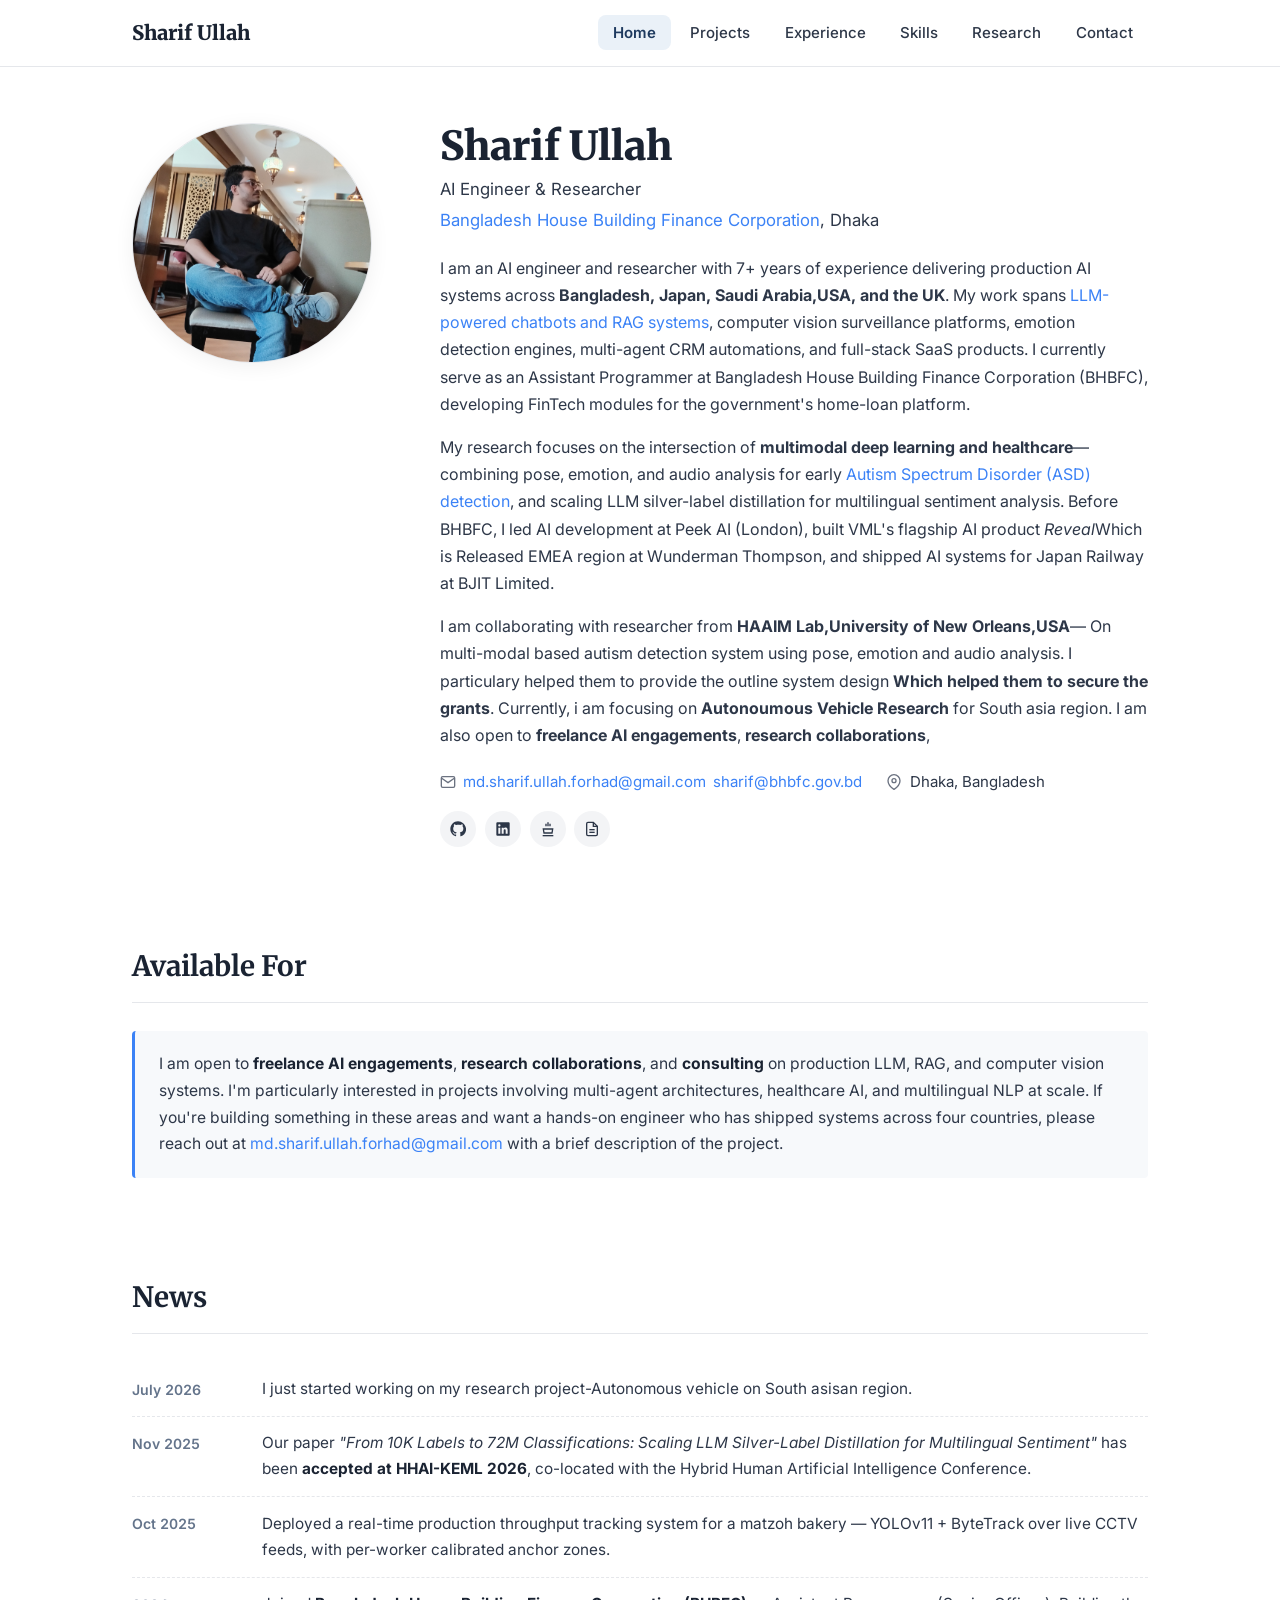
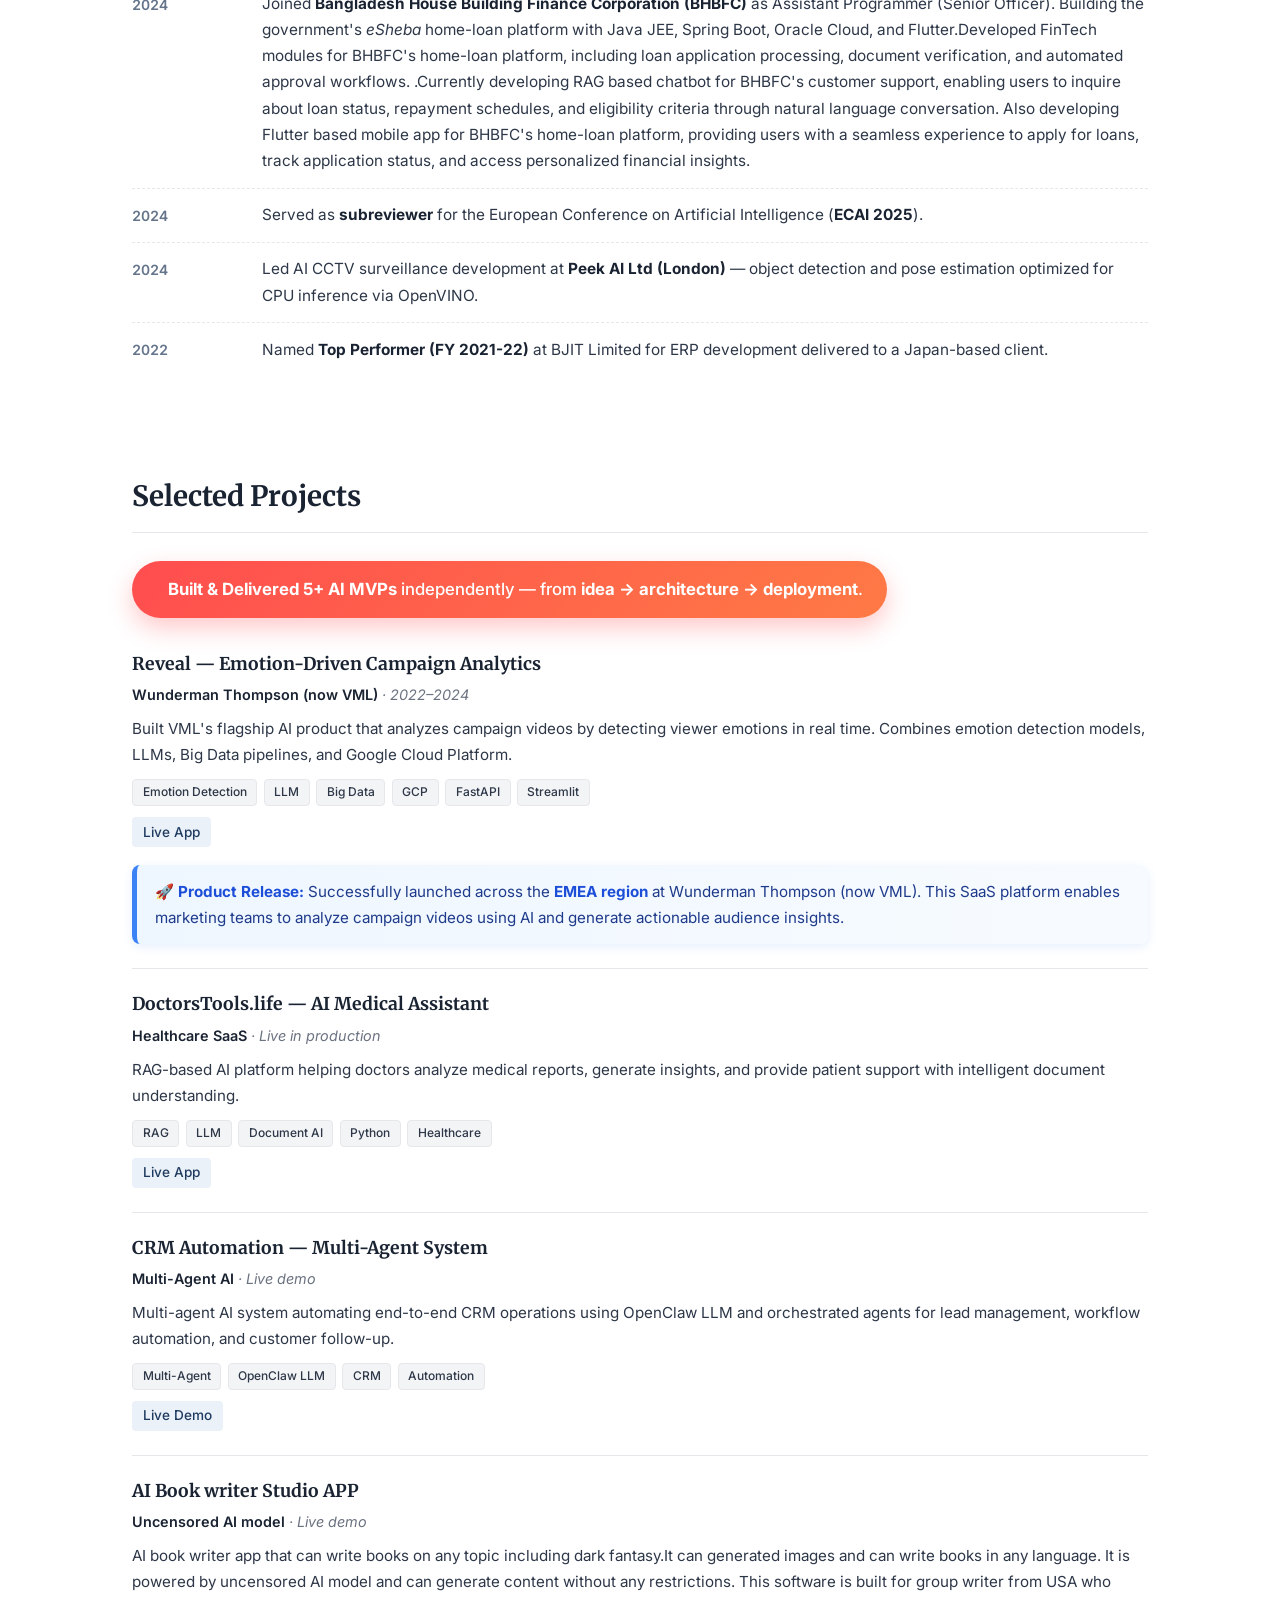
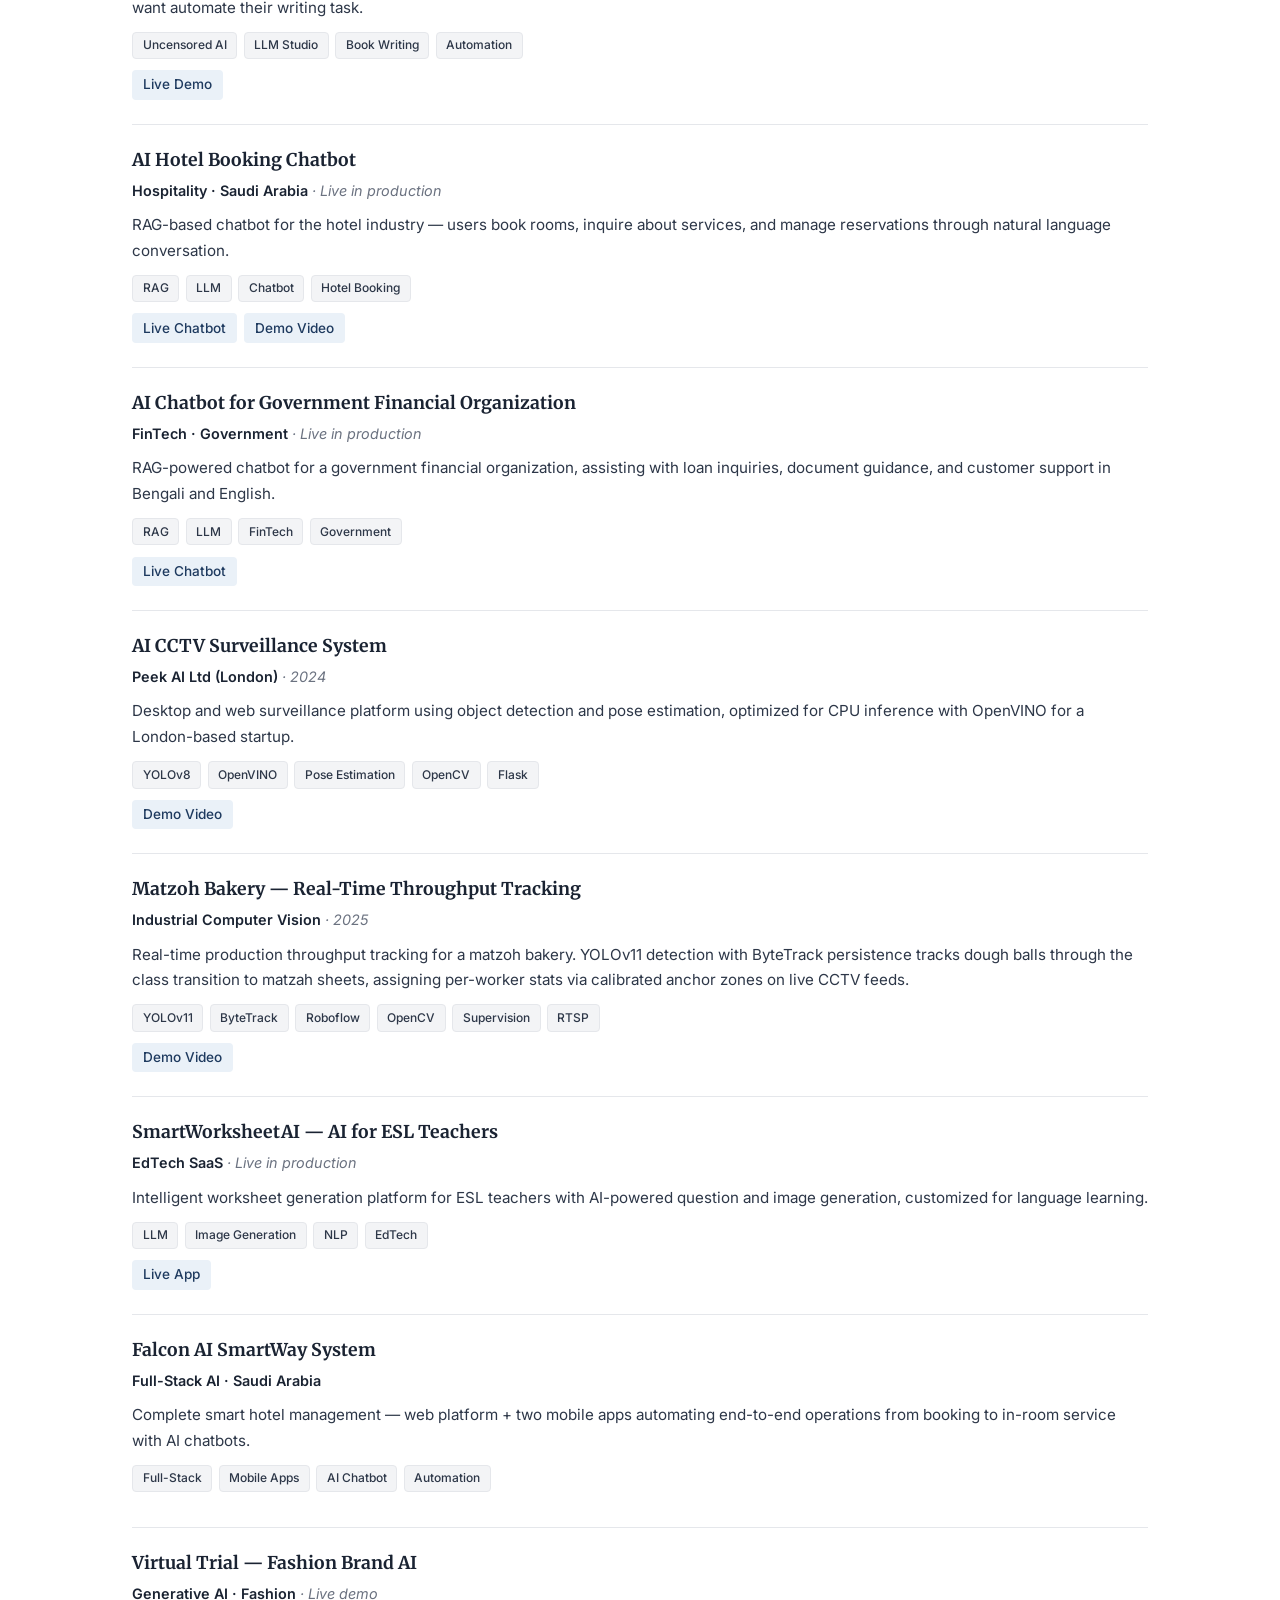
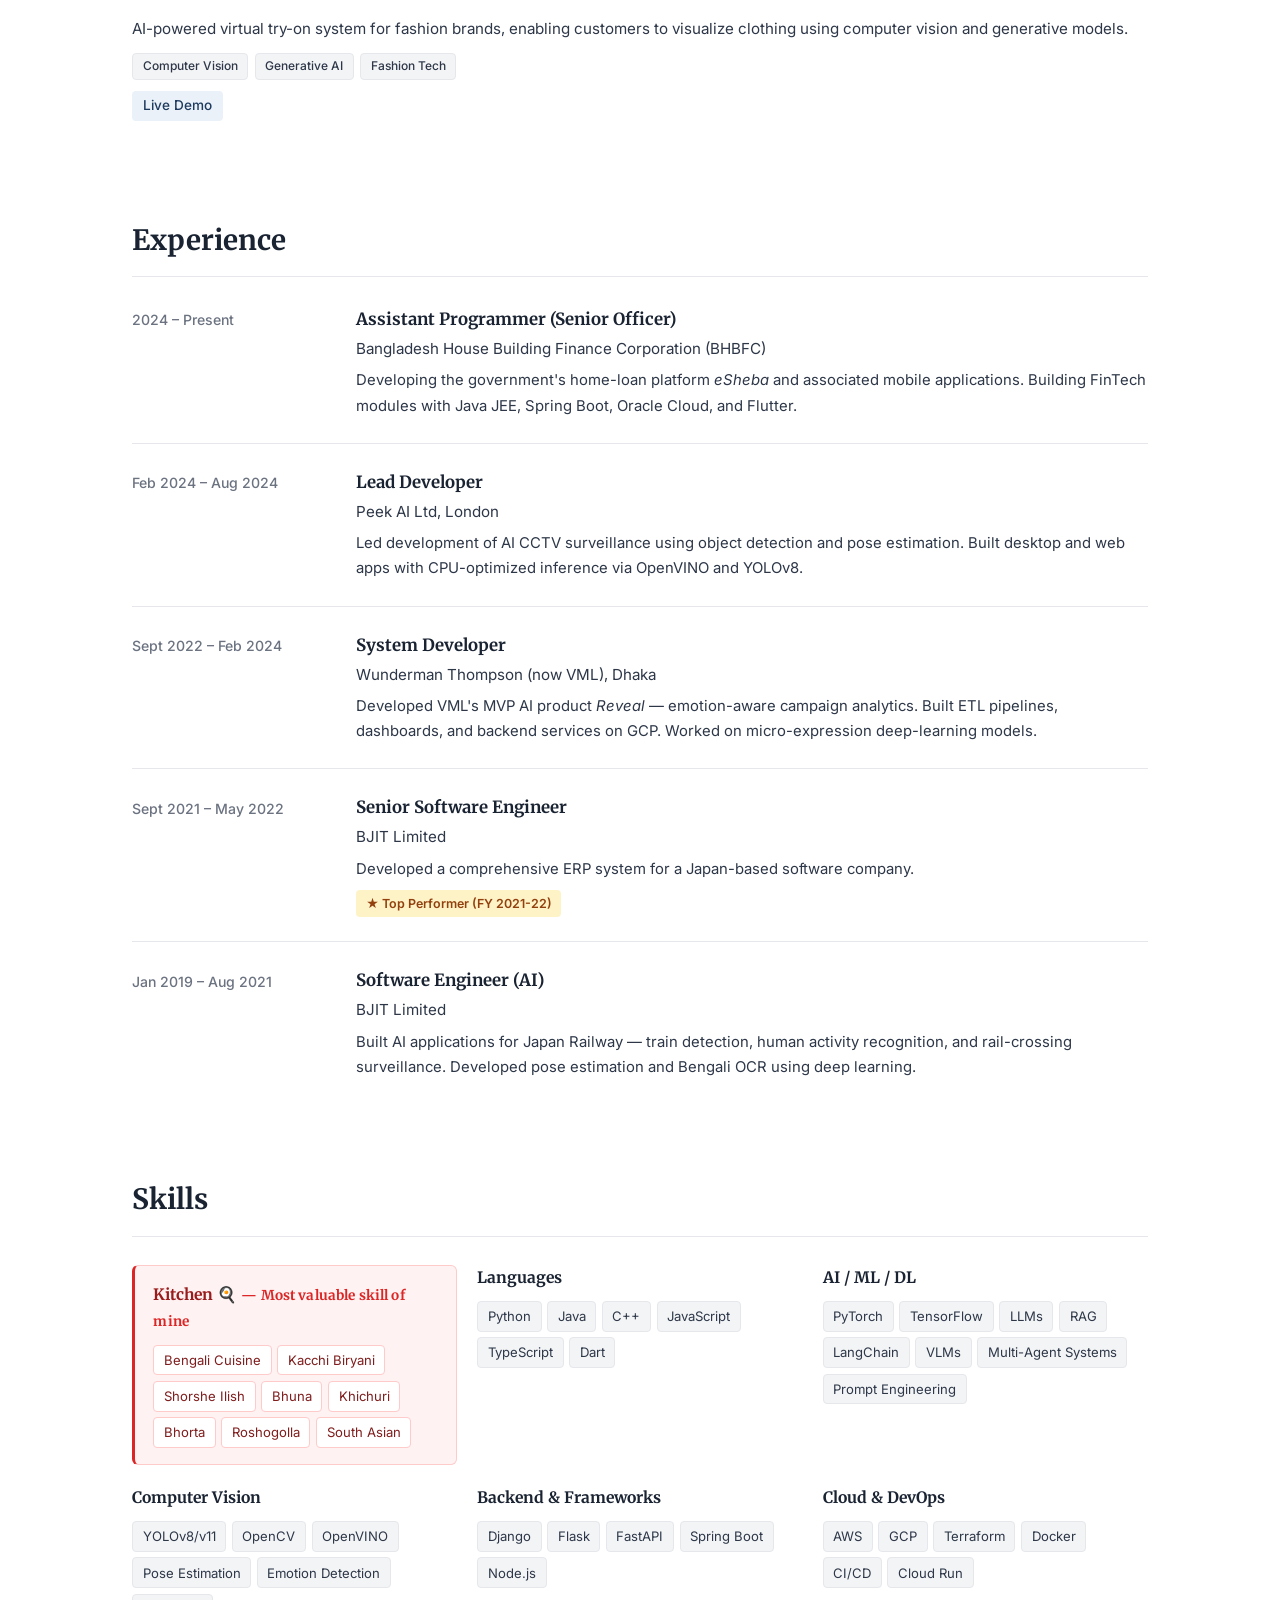
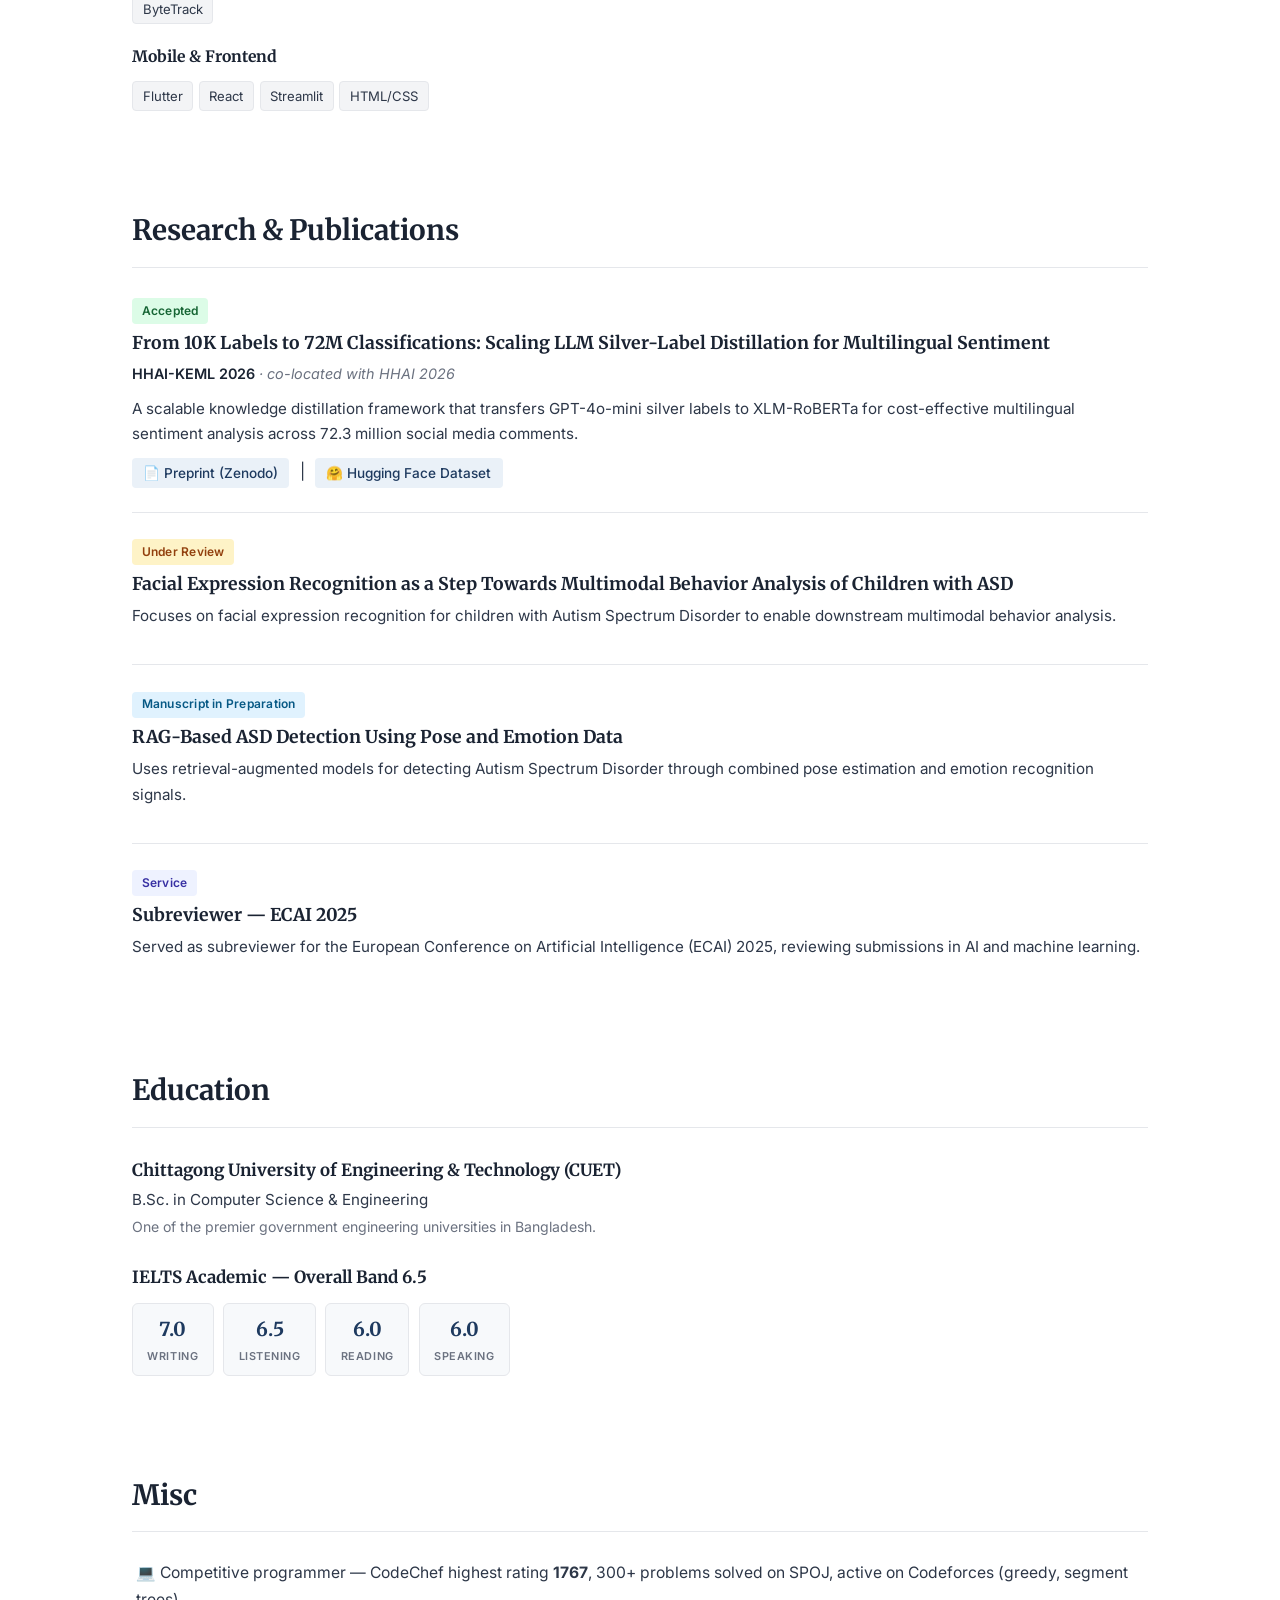
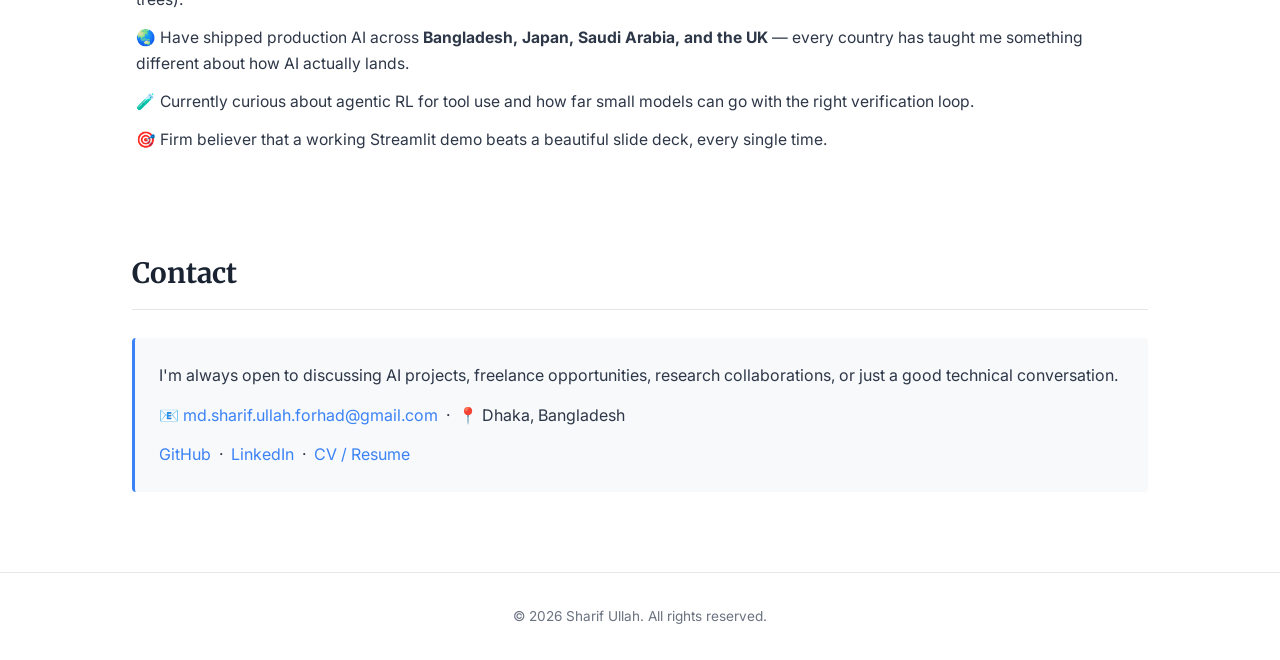
==== commit 0f41b95b: "added research paper link" ====
--- a/docs/index.html
+++ b/docs/index.html
@@ -976,16 +976,28 @@
         <h2 class="section-heading">Research &amp; Publications</h2>
         <div class="reveal">
 
-            <div class="research-item">
+           <div class="research-item">
                 <span class="status-tag tag-accepted">Accepted</span>
                 <h3 class="project-title">From 10K Labels to 72M Classifications: Scaling LLM Silver-Label Distillation for Multilingual Sentiment</h3>
+
                 <div class="project-meta">
                     <span class="venue">HHAI-KEML 2026</span> · co-located with HHAI 2026
                 </div>
+
                 <p class="project-desc">
                     A scalable knowledge distillation framework that transfers GPT-4o-mini silver labels to XLM-RoBERTa
                     for cost-effective multilingual sentiment analysis across 72.3 million social media comments.
                 </p>
+
+                <div class="project-links">
+                    <a href="https://zenodo.org/records/21786160" target="_blank" rel="noopener noreferrer">
+                        📄 Preprint (Zenodo)
+                    </a>
+                    &nbsp;|&nbsp;
+                    <a href="https://huggingface.co/datasets/sharifmmm/Sharif-EmojiVerse-72M" target="_blank" rel="noopener noreferrer">
+                        🤗 Hugging Face Dataset
+                    </a>
+                </div>
             </div>
 
             <div class="research-item">
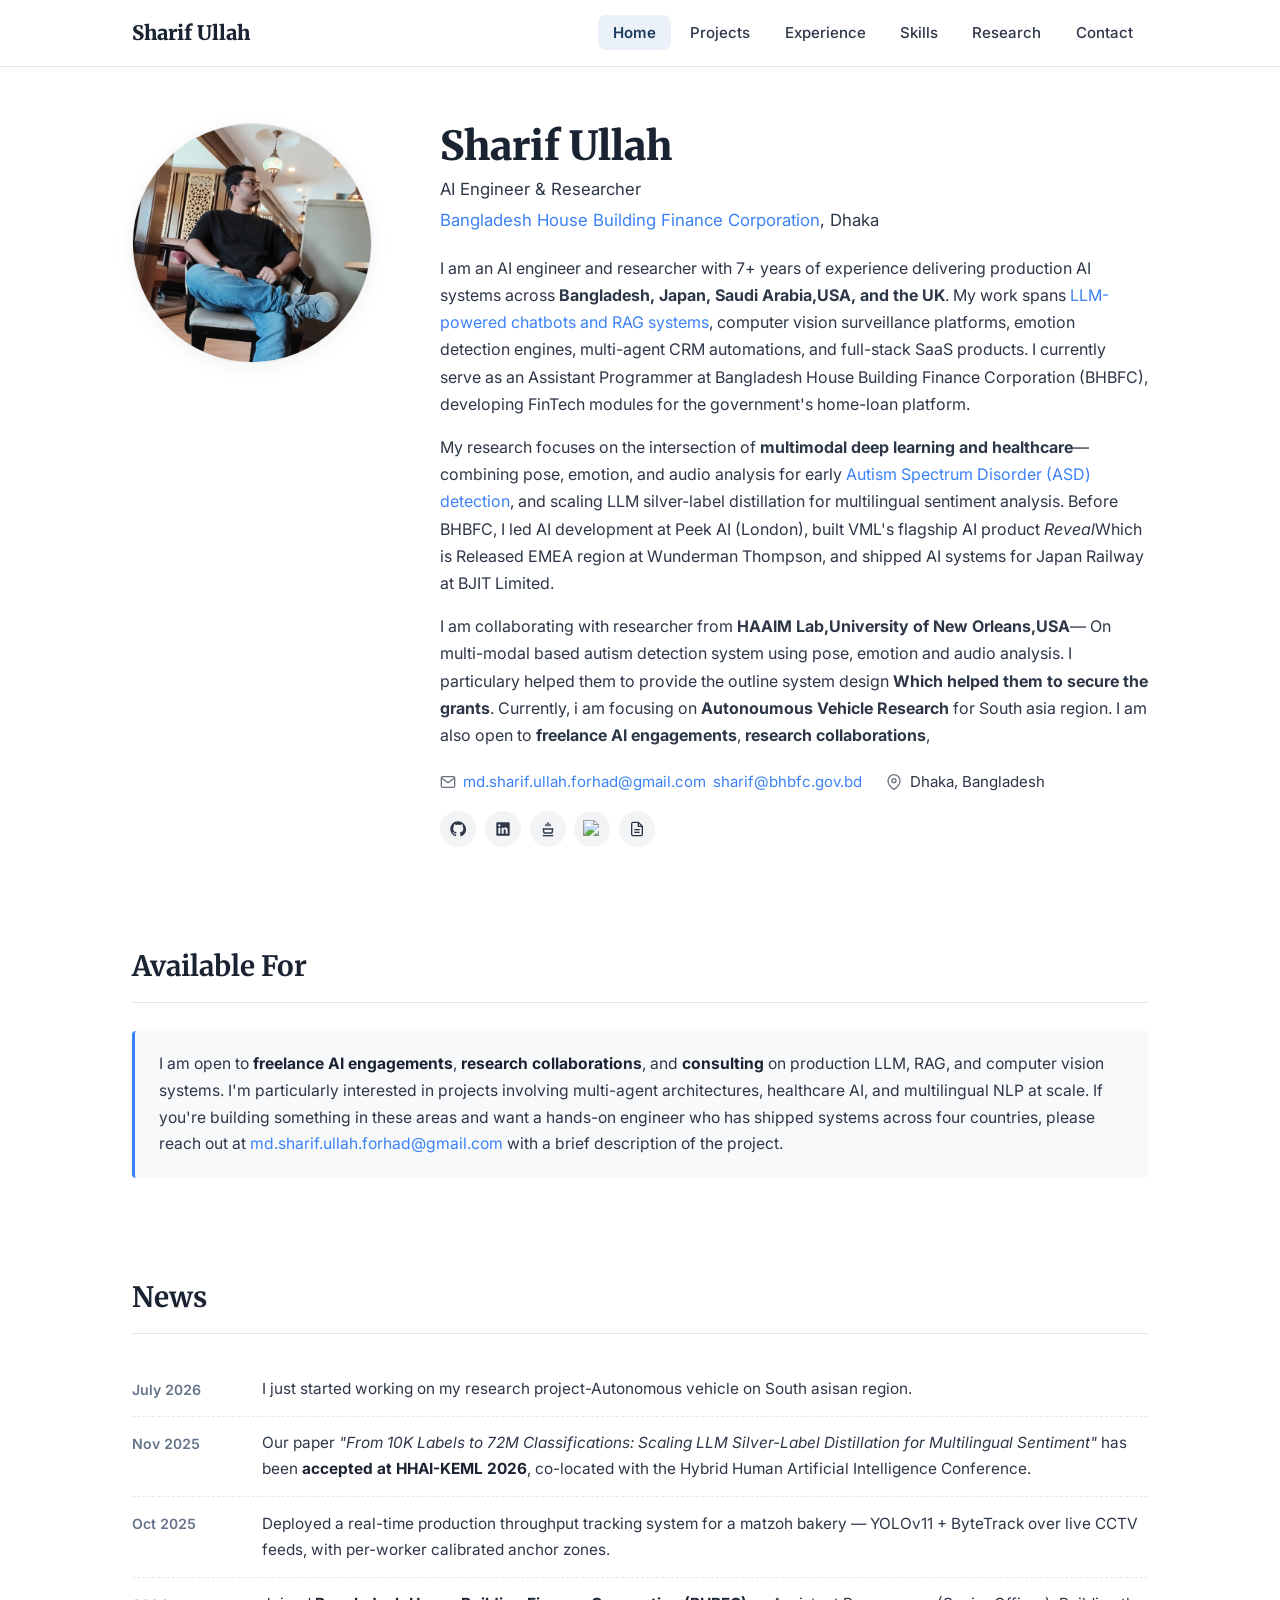
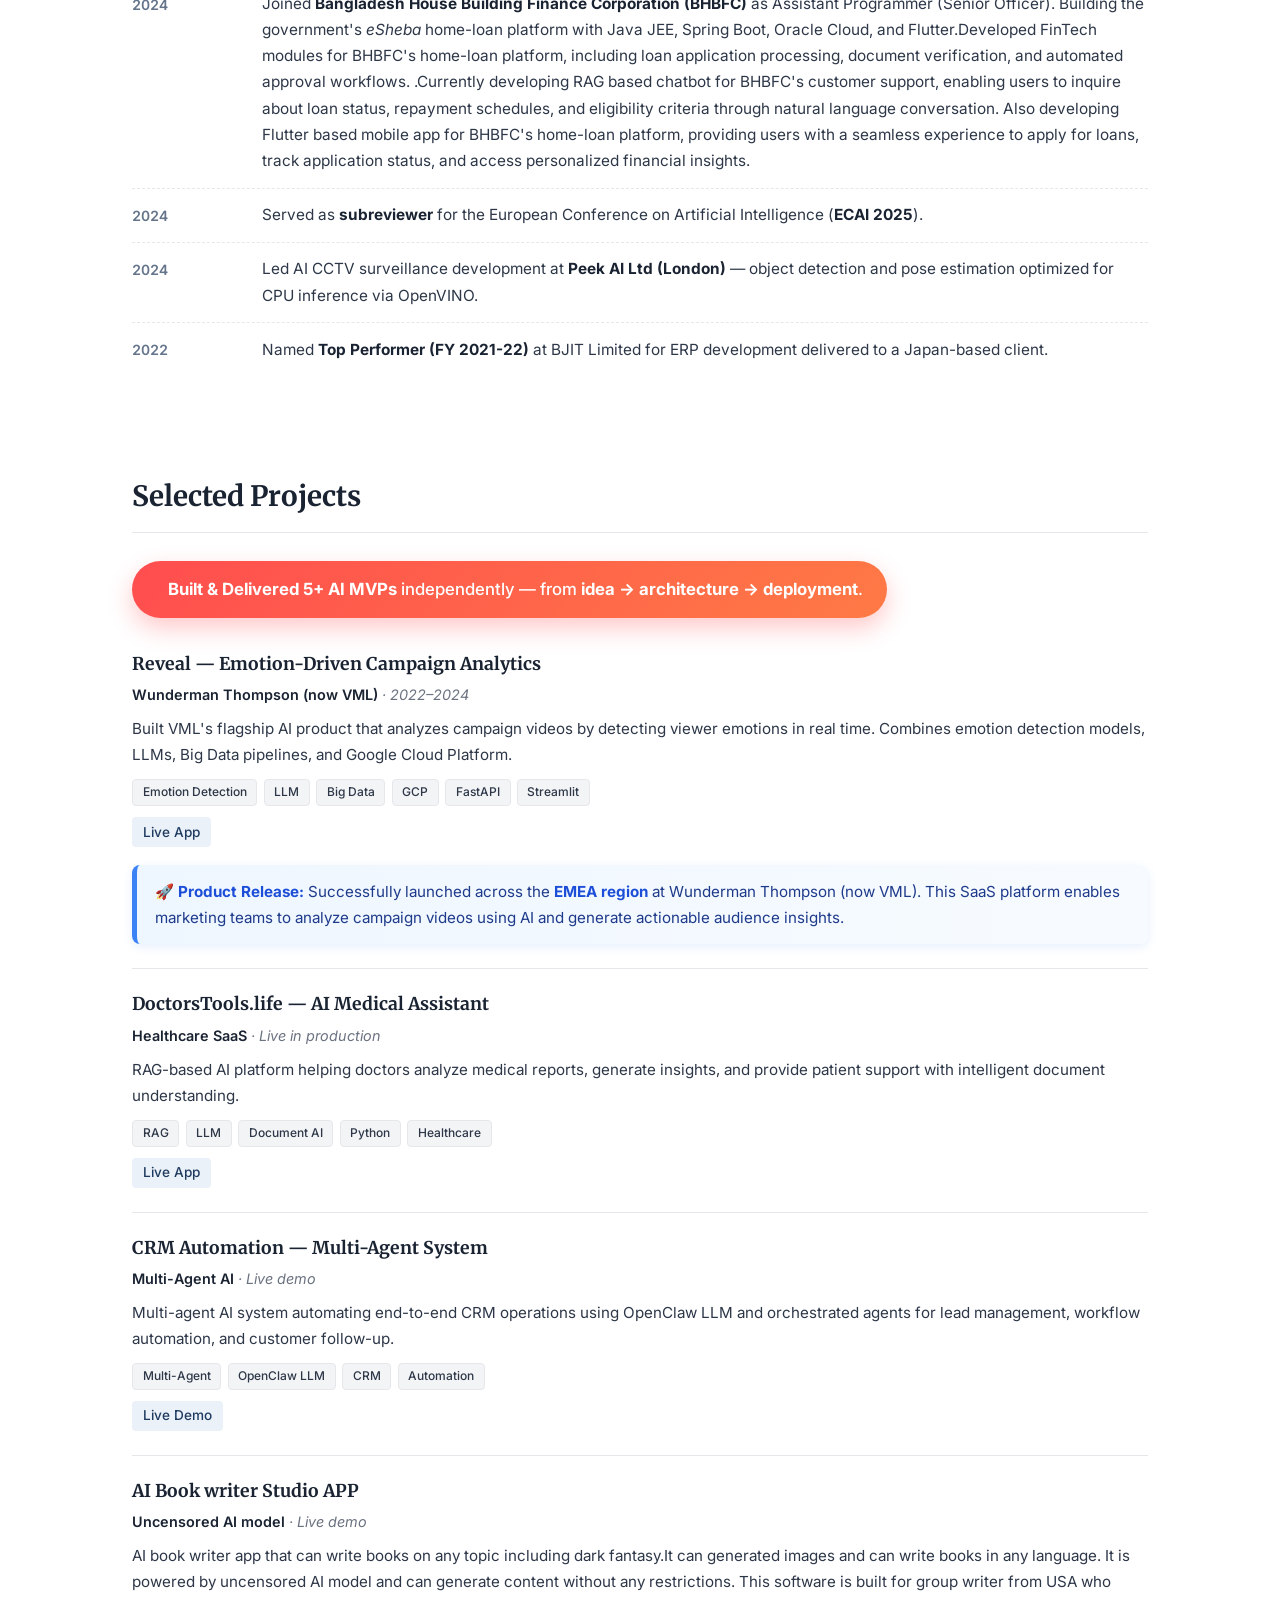
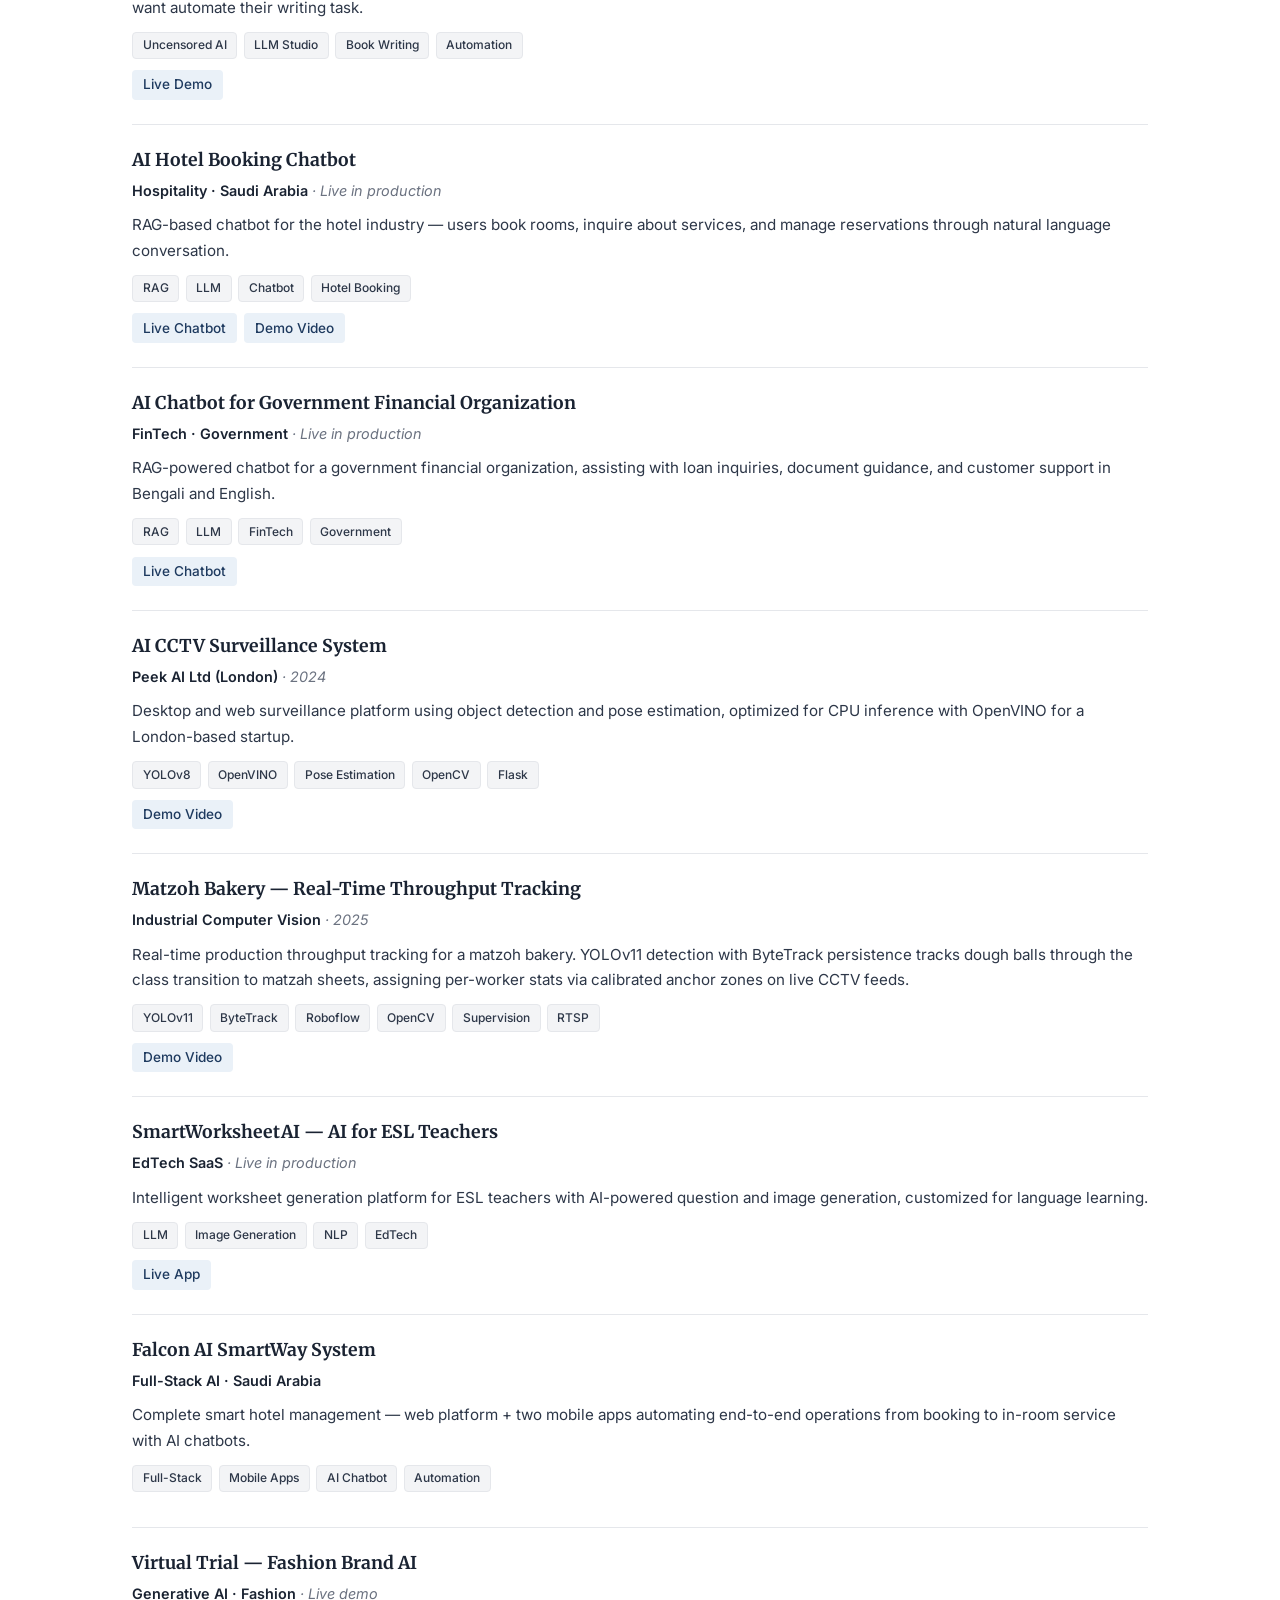
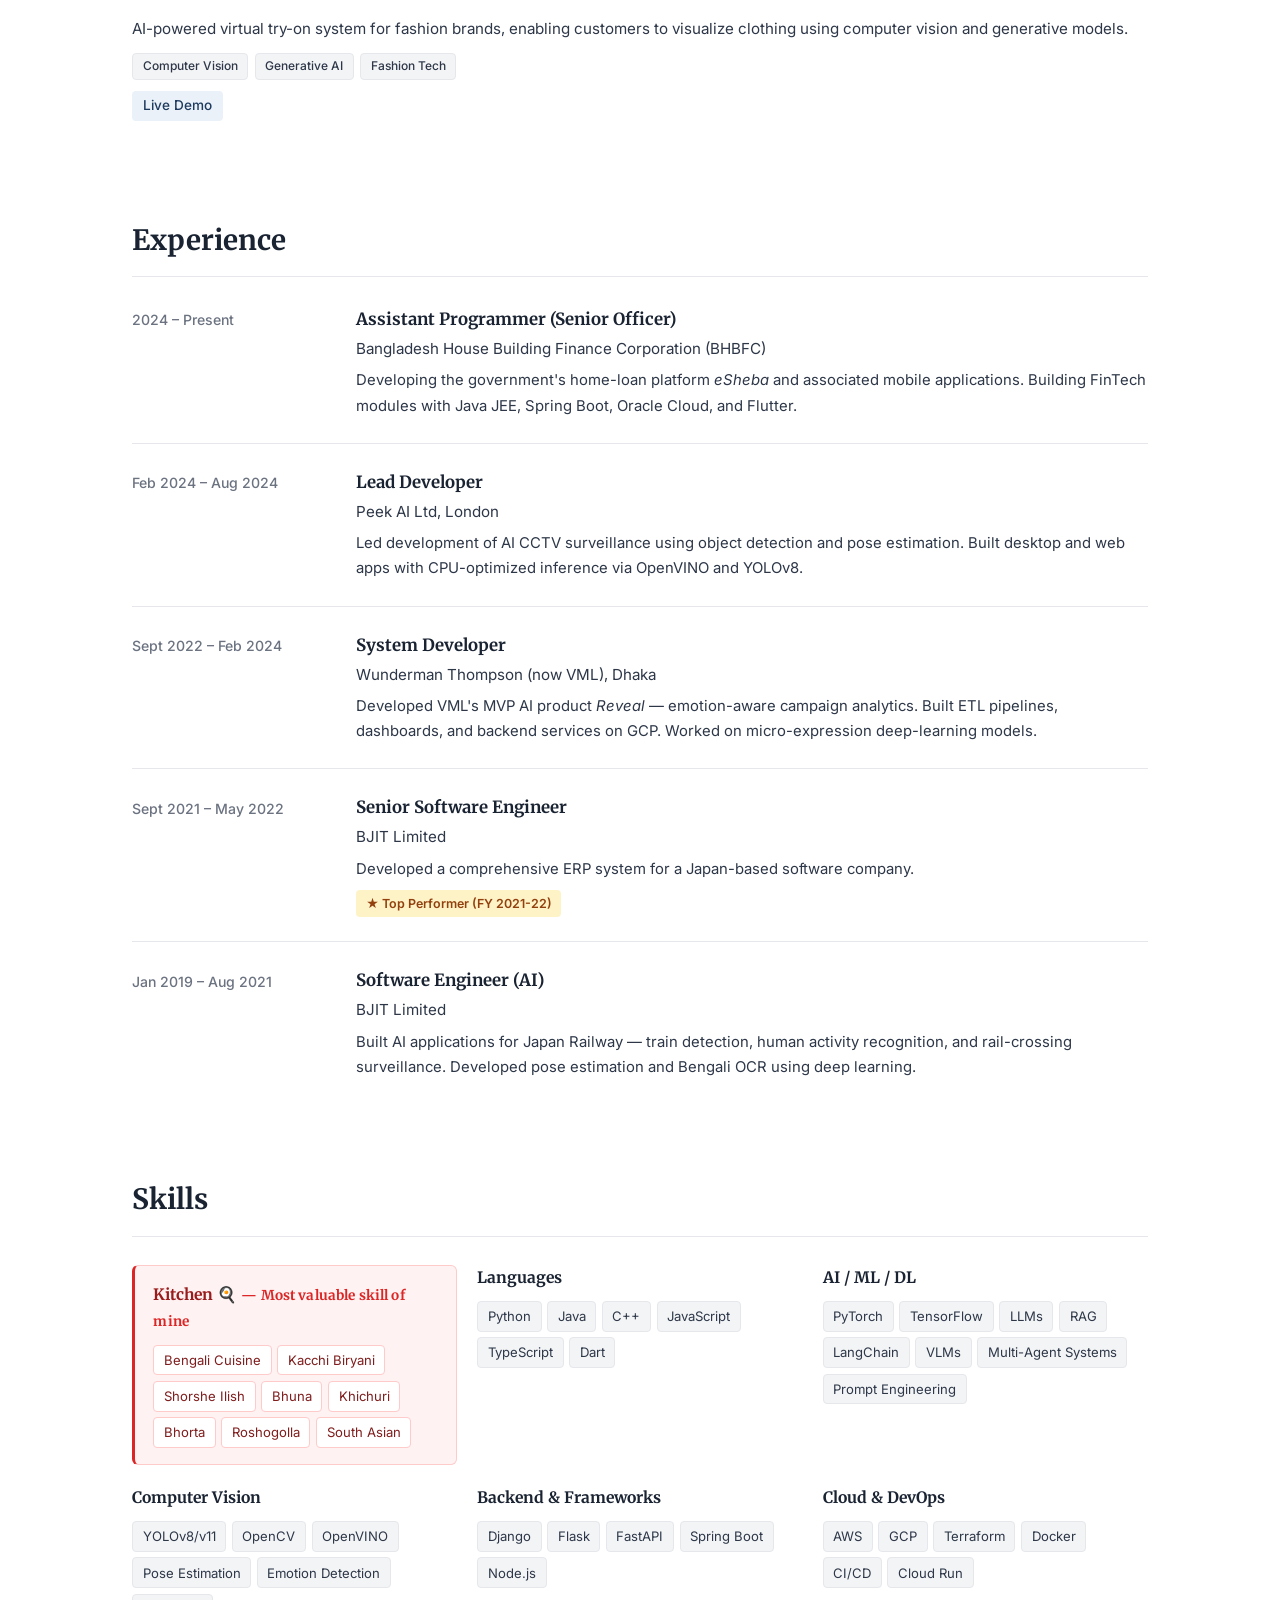
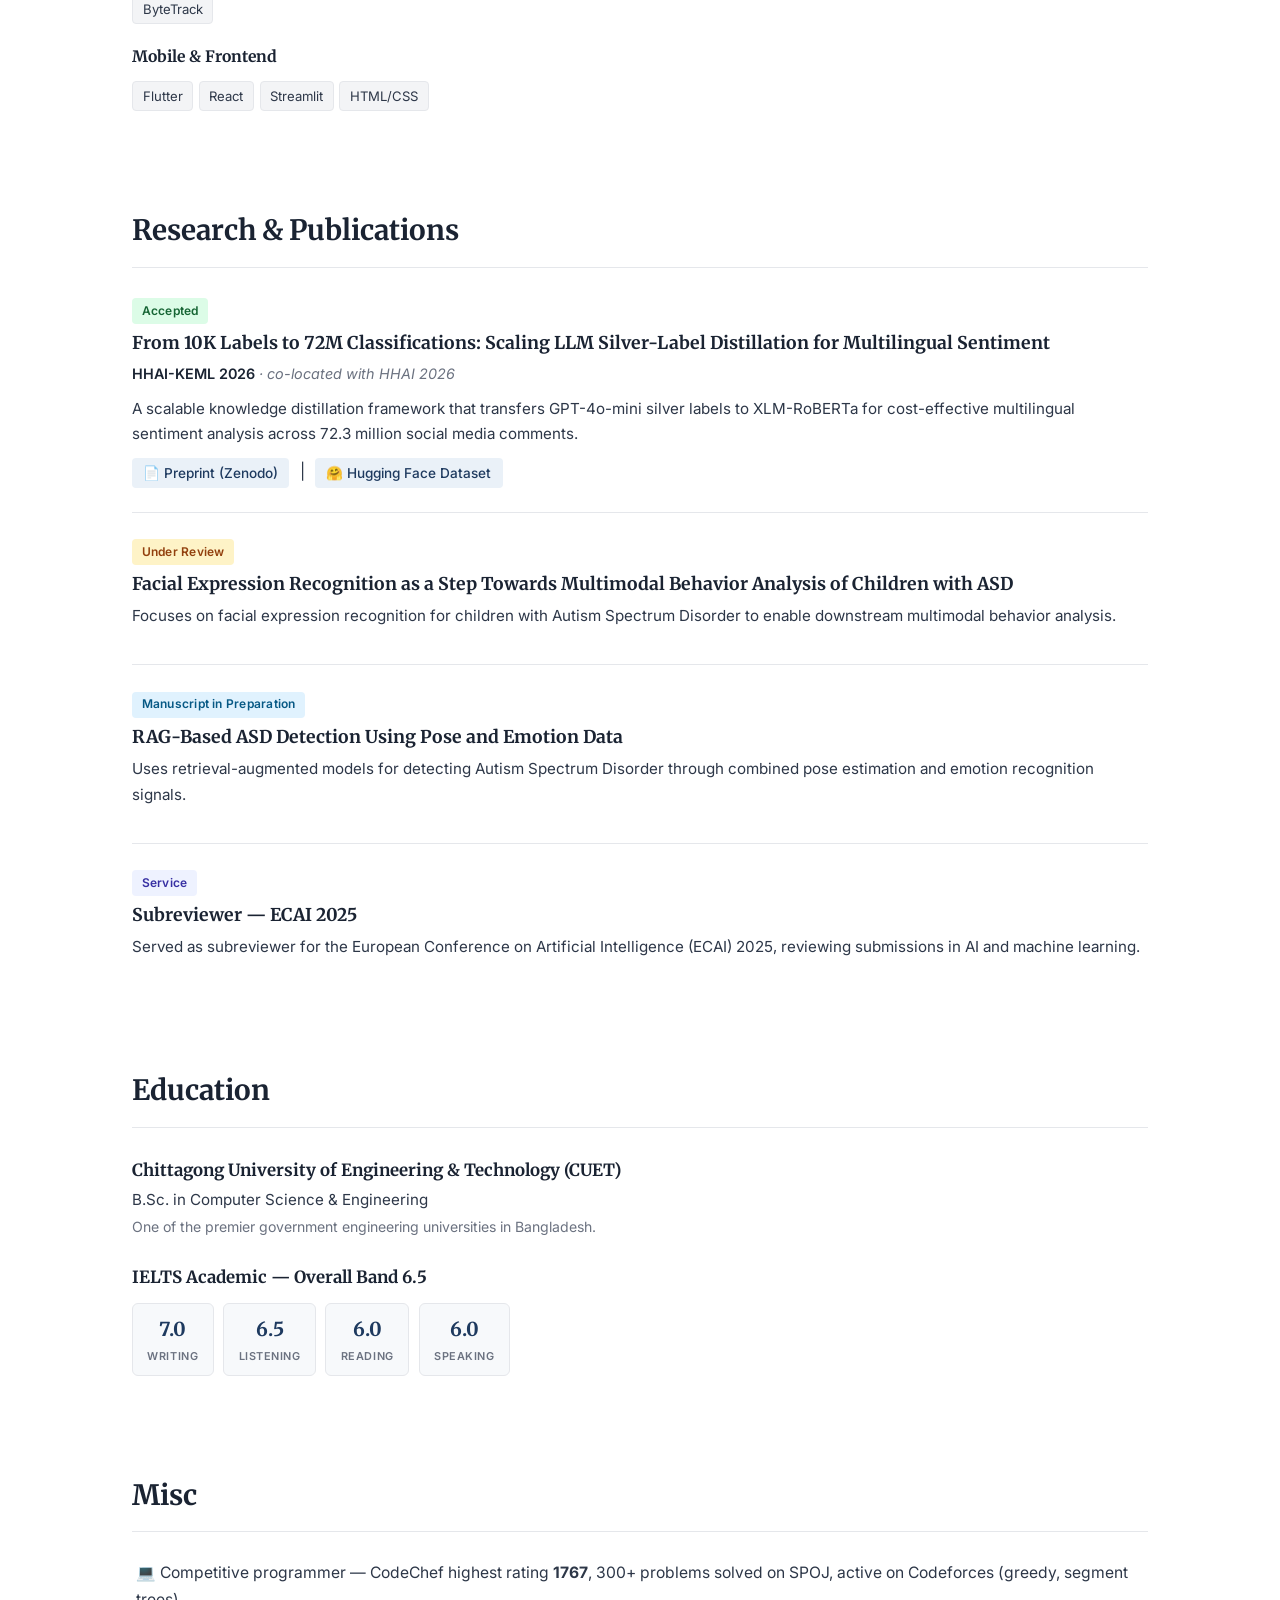
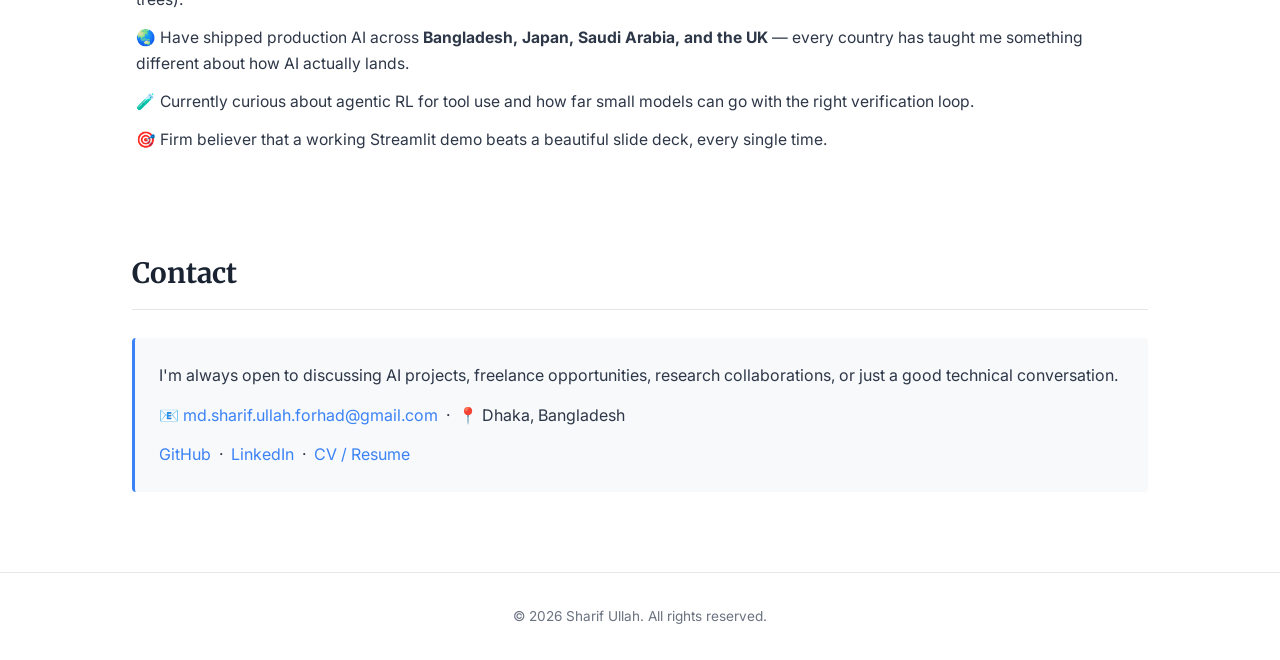
==== commit abff1214: "added google scholar account" ====
--- a/docs/index.html
+++ b/docs/index.html
@@ -555,6 +555,19 @@
                     <a href="https://www.codechef.com/users/forhadsidhu" target="_blank" aria-label="CodeChef" title="CodeChef">
                         <svg viewBox="0 0 24 24" fill="none" stroke="currentColor" stroke-width="2"><path d="M4 22h16"/><path d="M6 18h12l1-6H5z"/><path d="M12 2v6"/><path d="M9 4v4"/><path d="M15 4v4"/></svg>
                     </a>
+
+                     <a href="https://scholar.google.com/citations?user=Y27aVQUAAAAJ"
+                        target="_blank"
+                        aria-label="Google Scholar"
+                        title="Google Scholar">
+                            <img src="https://cdn.simpleicons.org/googlescholar"
+                                alt="Google Scholar"
+                                width="18"
+                                height="18">
+                        </a>
+
+
+
                     <a href="https://drive.google.com/file/d/1ktSxh8OCRgGpXNfTgOxrARZ6equvmEIs/view" target="_blank" aria-label="CV" title="CV / Resume">
                         <svg viewBox="0 0 24 24" fill="none" stroke="currentColor" stroke-width="2"><path d="M14 2H6a2 2 0 00-2 2v16a2 2 0 002 2h12a2 2 0 002-2V8z"/><polyline points="14 2 14 8 20 8"/><line x1="16" y1="13" x2="8" y2="13"/><line x1="16" y1="17" x2="8" y2="17"/></svg>
                     </a>
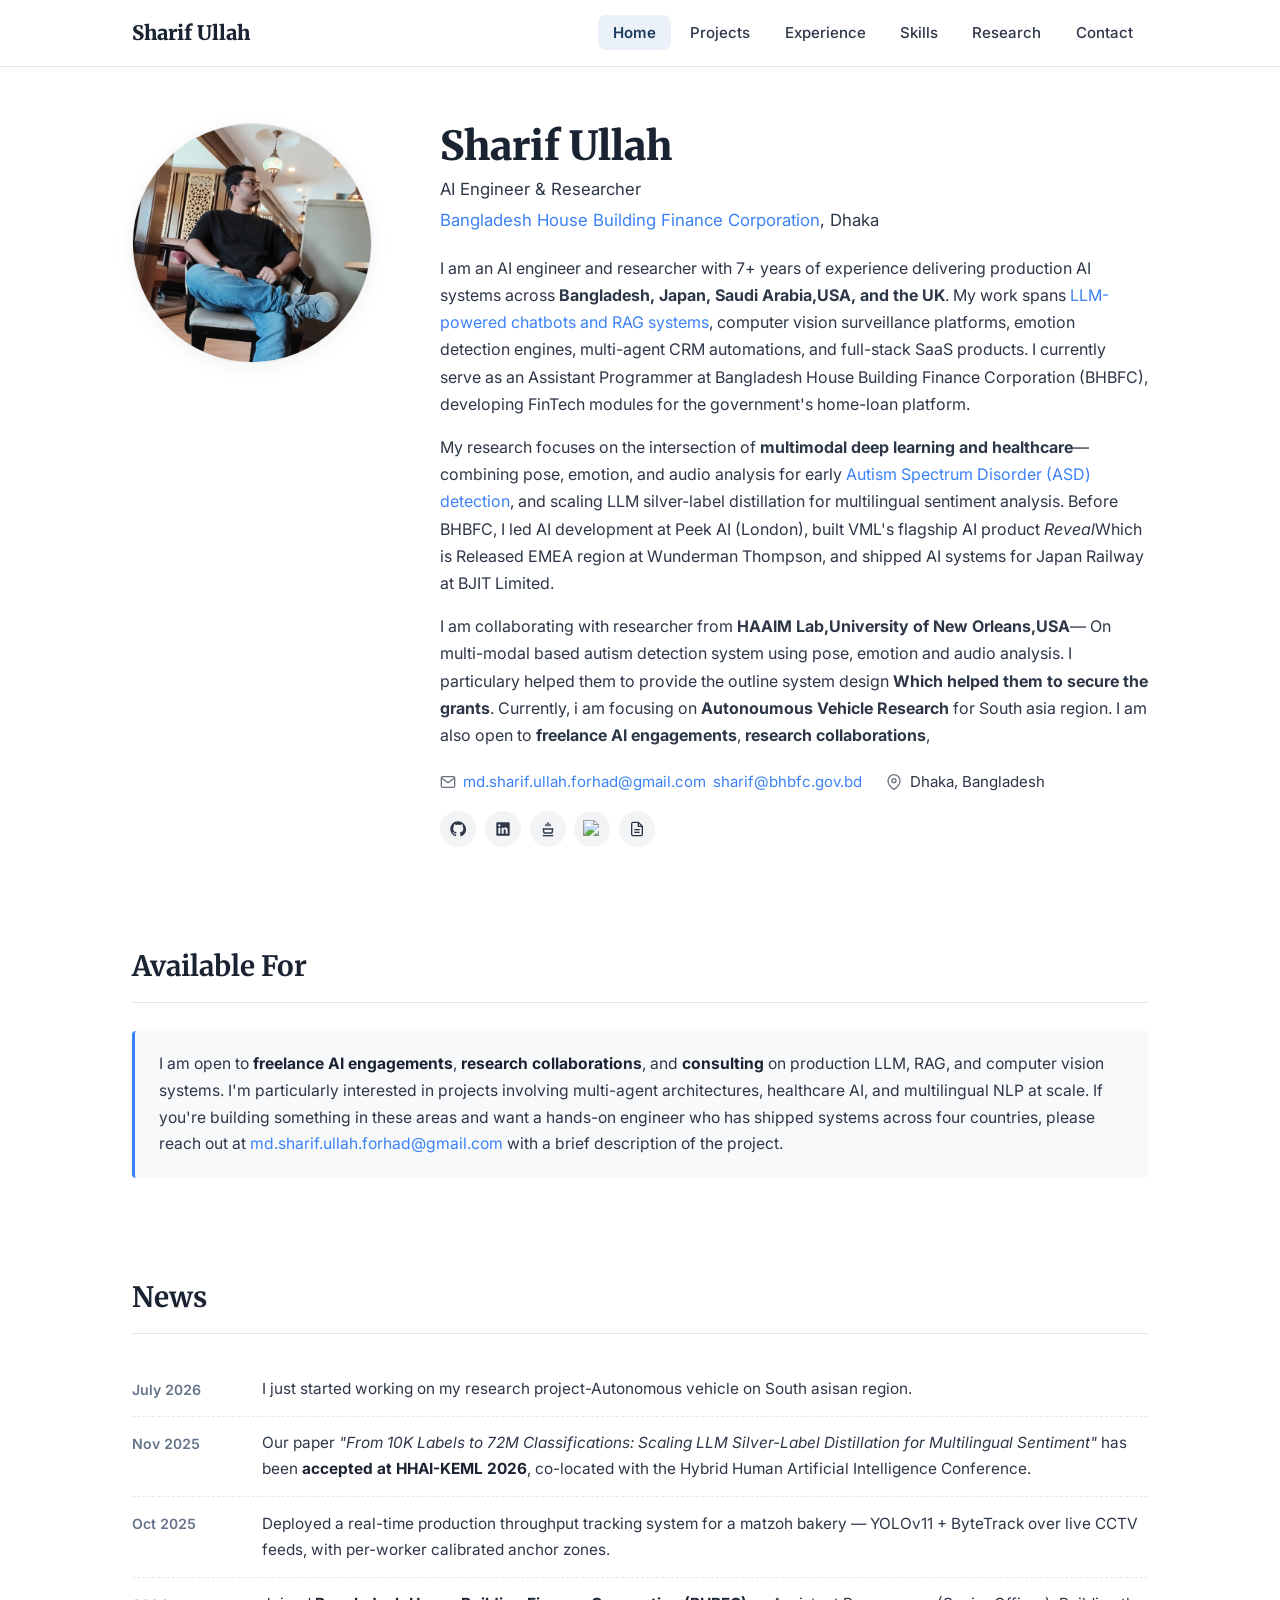
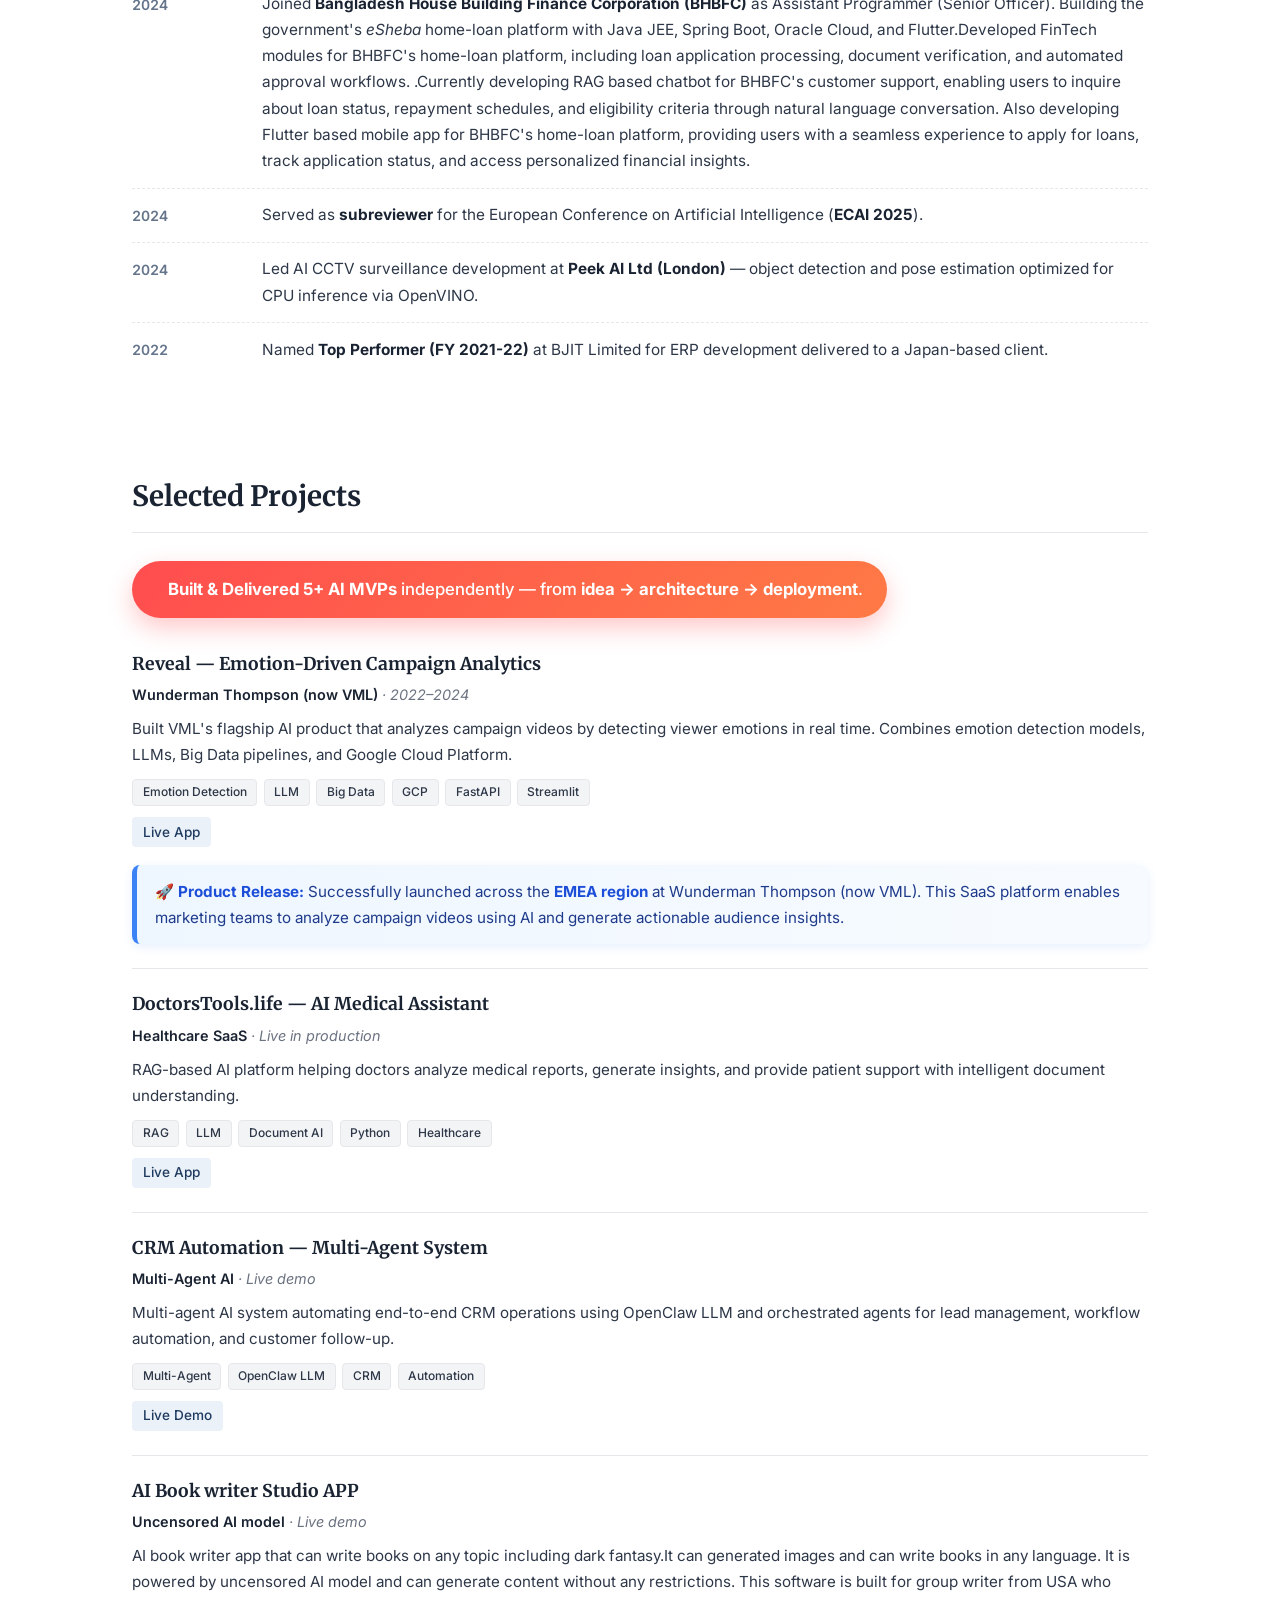
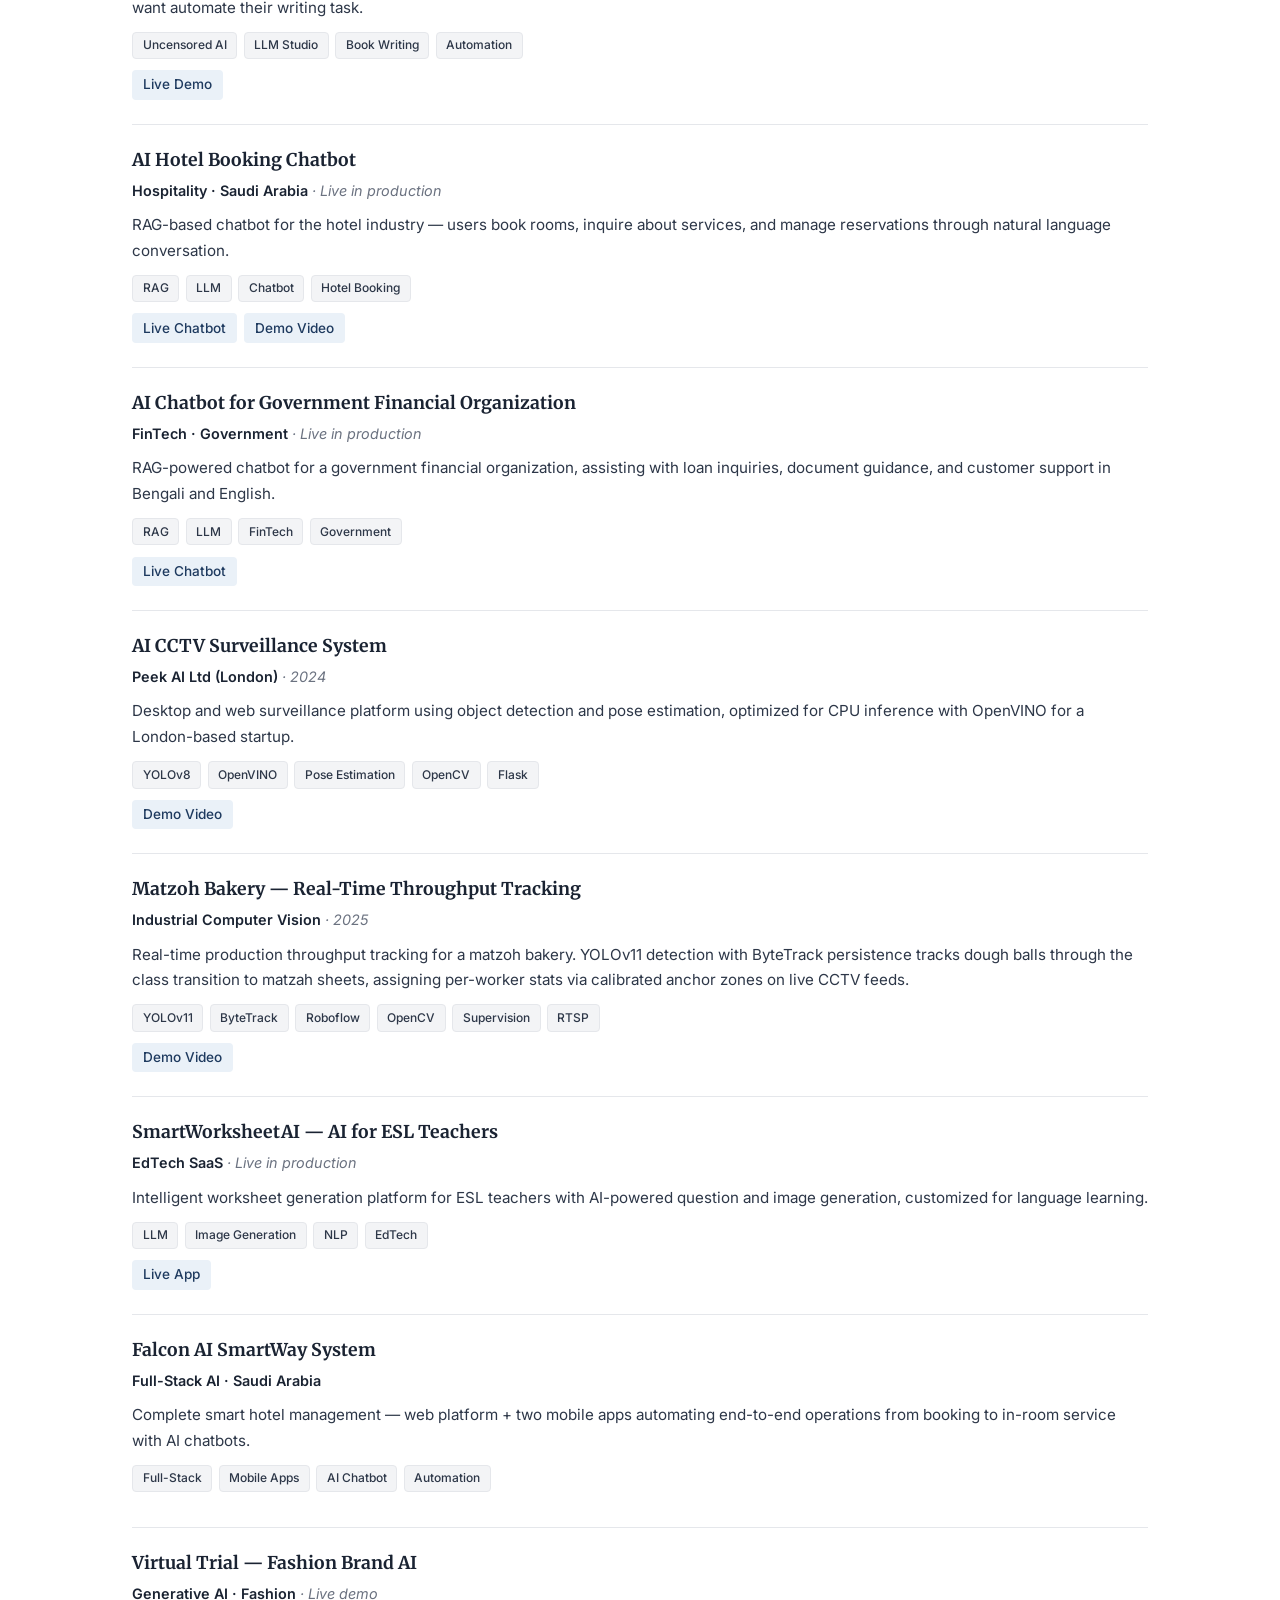
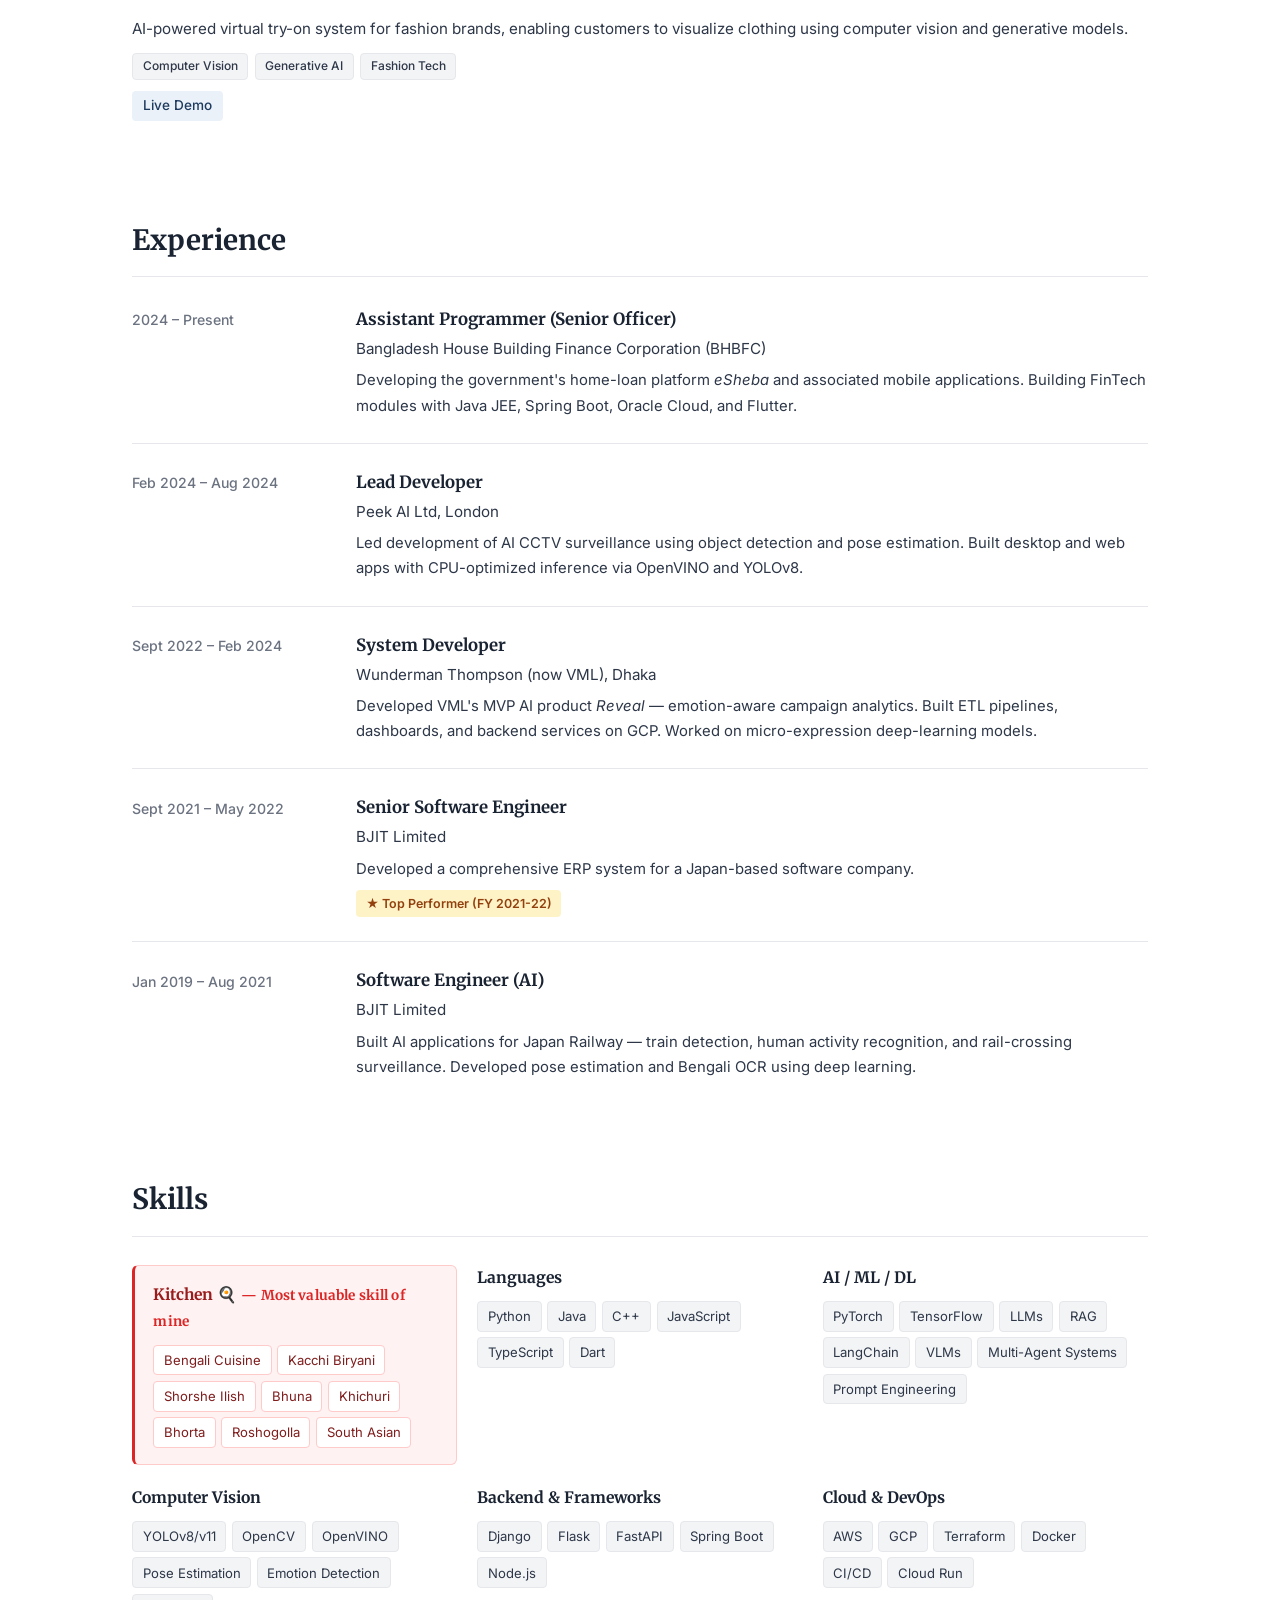
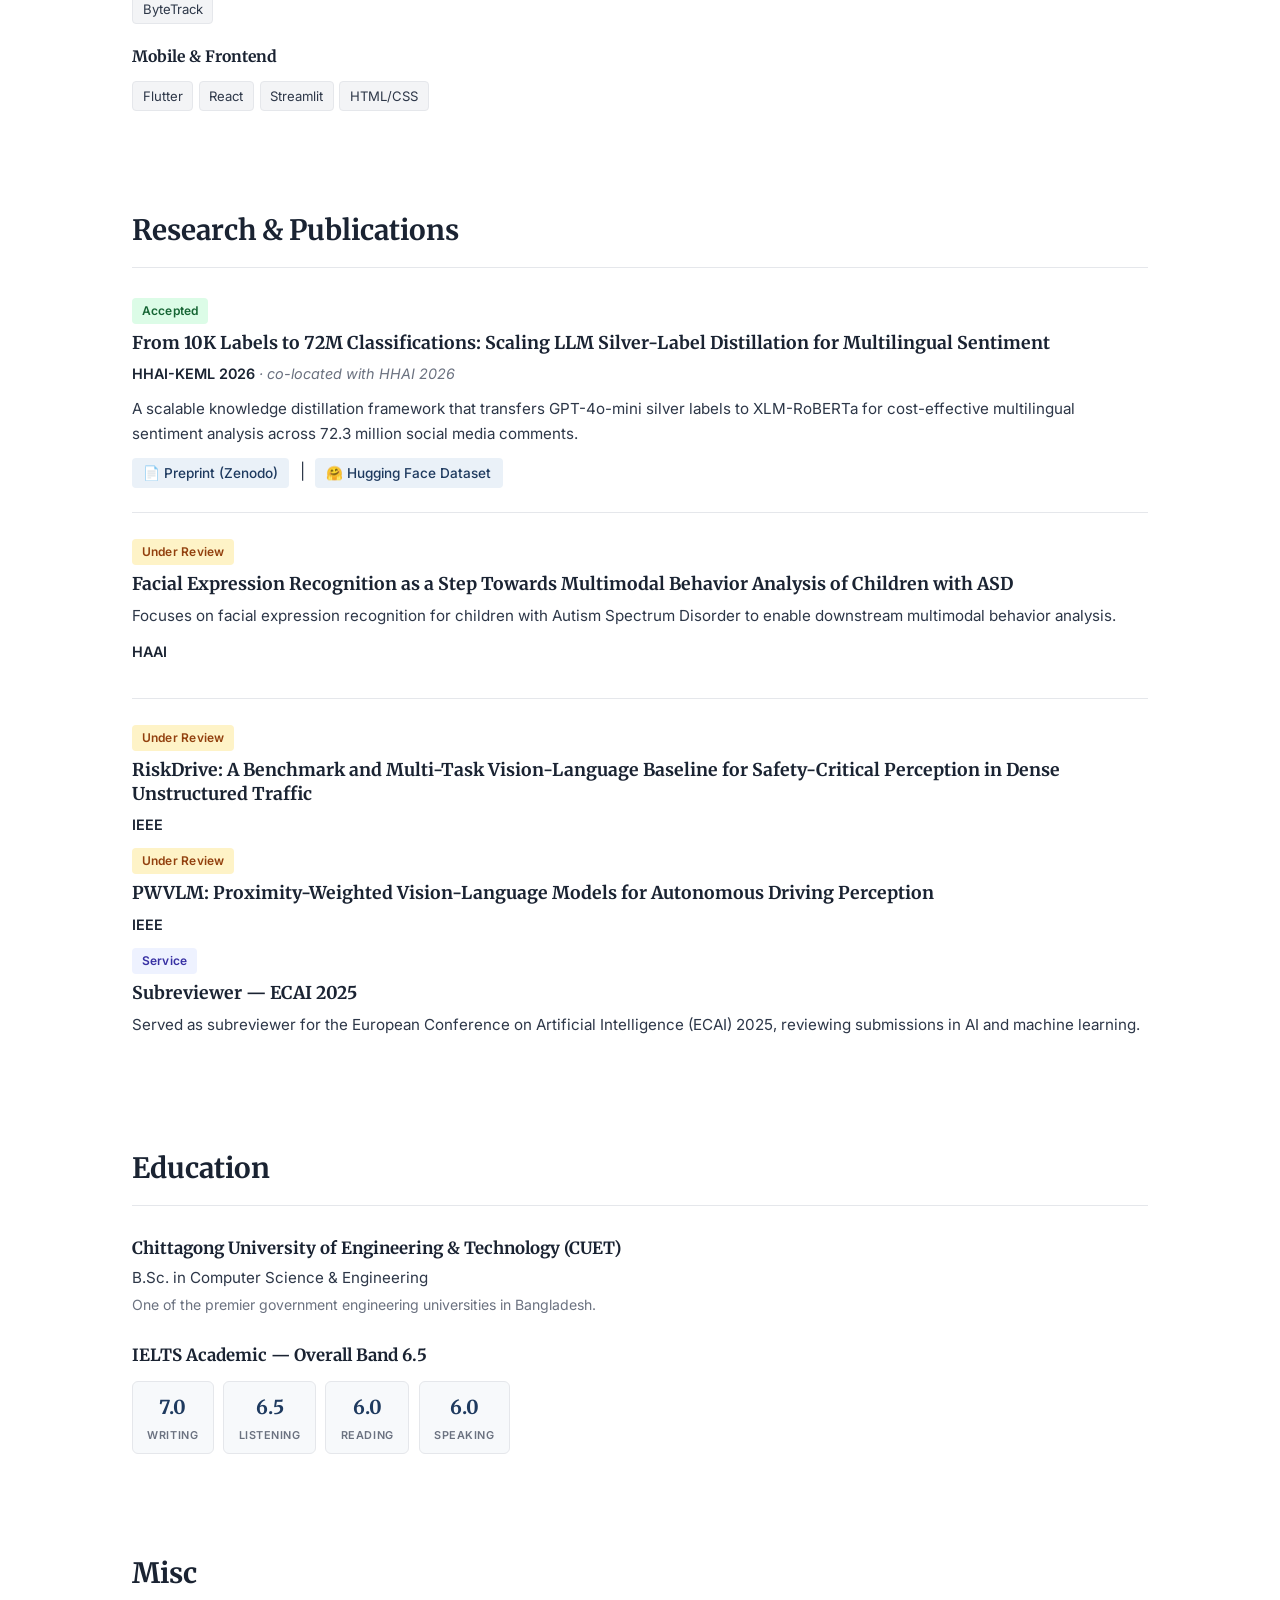
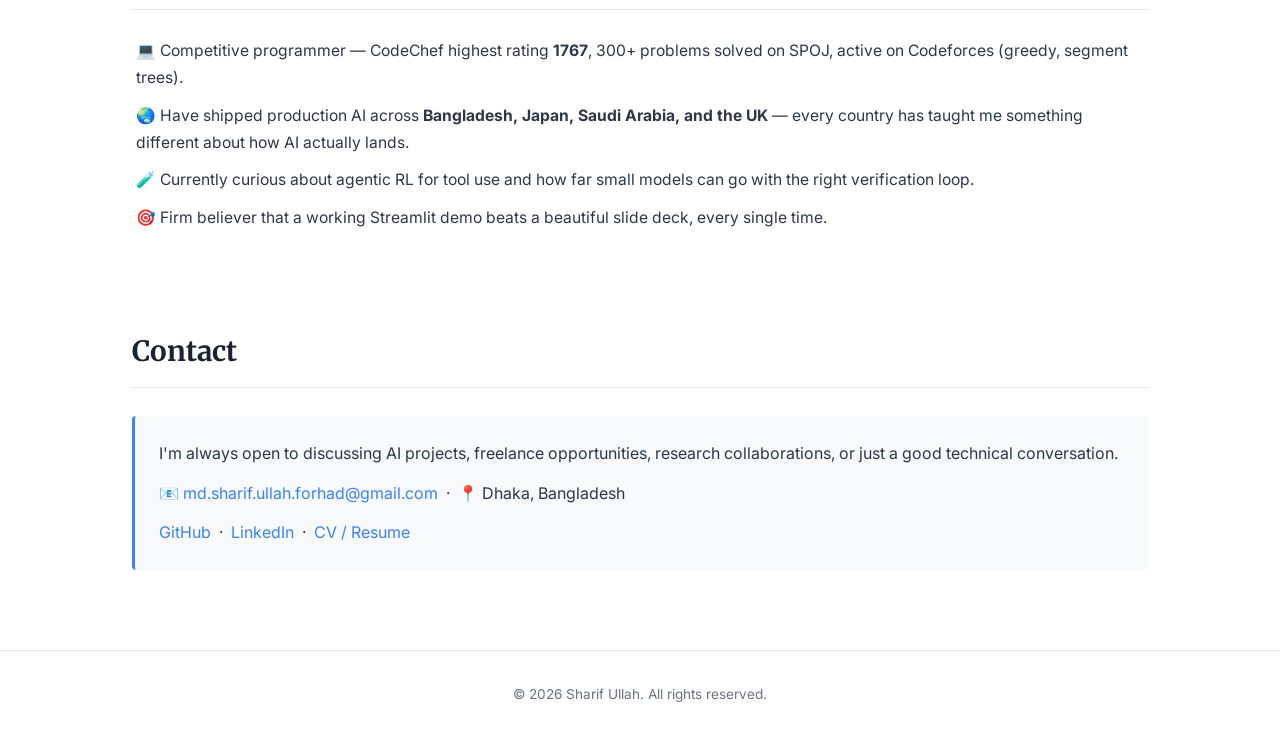
==== commit 1565e2df: "added research info" ====
--- a/docs/index.html
+++ b/docs/index.html
@@ -1013,23 +1013,40 @@
                 </div>
             </div>
 
+             <div class="research-item">
+                <span class="status-tag tag-review">Under Review</span>
+                <h3 class="project-title">Facial Expression Recognition as a Step Towards Multimodal Behavior Analysis of Children with ASD</h3>
+                <p class="project-desc">
+                    Focuses on facial expression recognition for children with Autism Spectrum Disorder to enable
+                    downstream multimodal behavior analysis.
+                </p>
+                 <div class="project-meta">
+                    <span class="venue">HAAI</span> 
+            </div>
+            </div>
+
+             <div class="research-item">
+                <span class="status-tag tag-review">Under Review</span>
+                <h3 class="project-title">RiskDrive: A Benchmark and Multi-Task Vision-Language Baseline for Safety-Critical Perception in Dense Unstructured Traffic</h3>
+                <div class="project-meta">
+                    <span class="venue">IEEE</span> 
+            </div>
             <div class="research-item">
                 <span class="status-tag tag-review">Under Review</span>
-                <h3 class="project-title">Facial Expression Recognition as a Step Towards Multimodal Behavior Analysis of Children with ASD</h3>
-                <p class="project-desc">
-                    Focuses on facial expression recognition for children with Autism Spectrum Disorder to enable
-                    downstream multimodal behavior analysis.
-                </p>
-            </div>
-
-            <div class="research-item">
+                <h3 class="project-title">PWVLM: Proximity-Weighted Vision-Language Models for Autonomous Driving Perception</h3>
+                <div class="project-meta">
+                    <span class="venue">IEEE</span> 
+            </div>
+
+
+            <!-- <div class="research-item">
                 <span class="status-tag tag-prep">Manuscript in Preparation</span>
                 <h3 class="project-title">RAG-Based ASD Detection Using Pose and Emotion Data</h3>
                 <p class="project-desc">
                     Uses retrieval-augmented models for detecting Autism Spectrum Disorder through combined pose
                     estimation and emotion recognition signals.
                 </p>
-            </div>
+            </div> -->
 
             <div class="research-item">
                 <span class="status-tag tag-sub">Service</span>
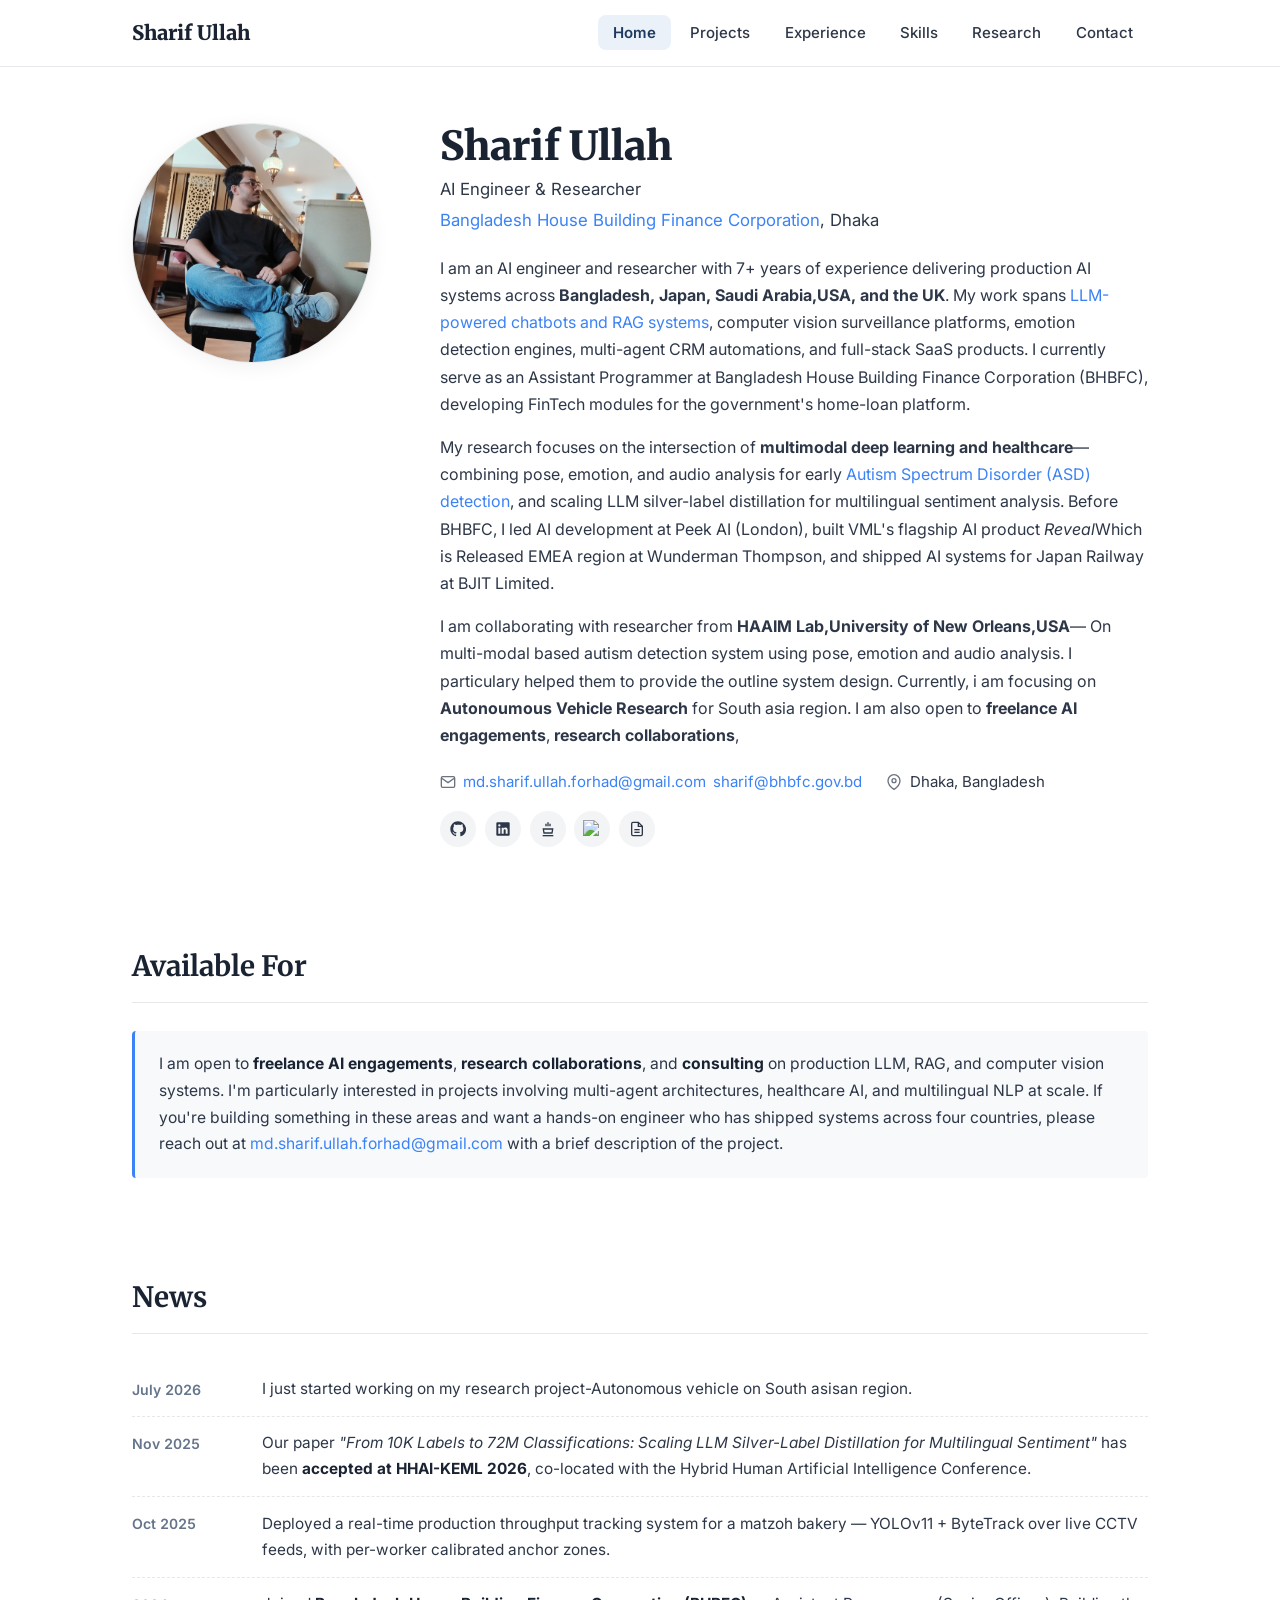
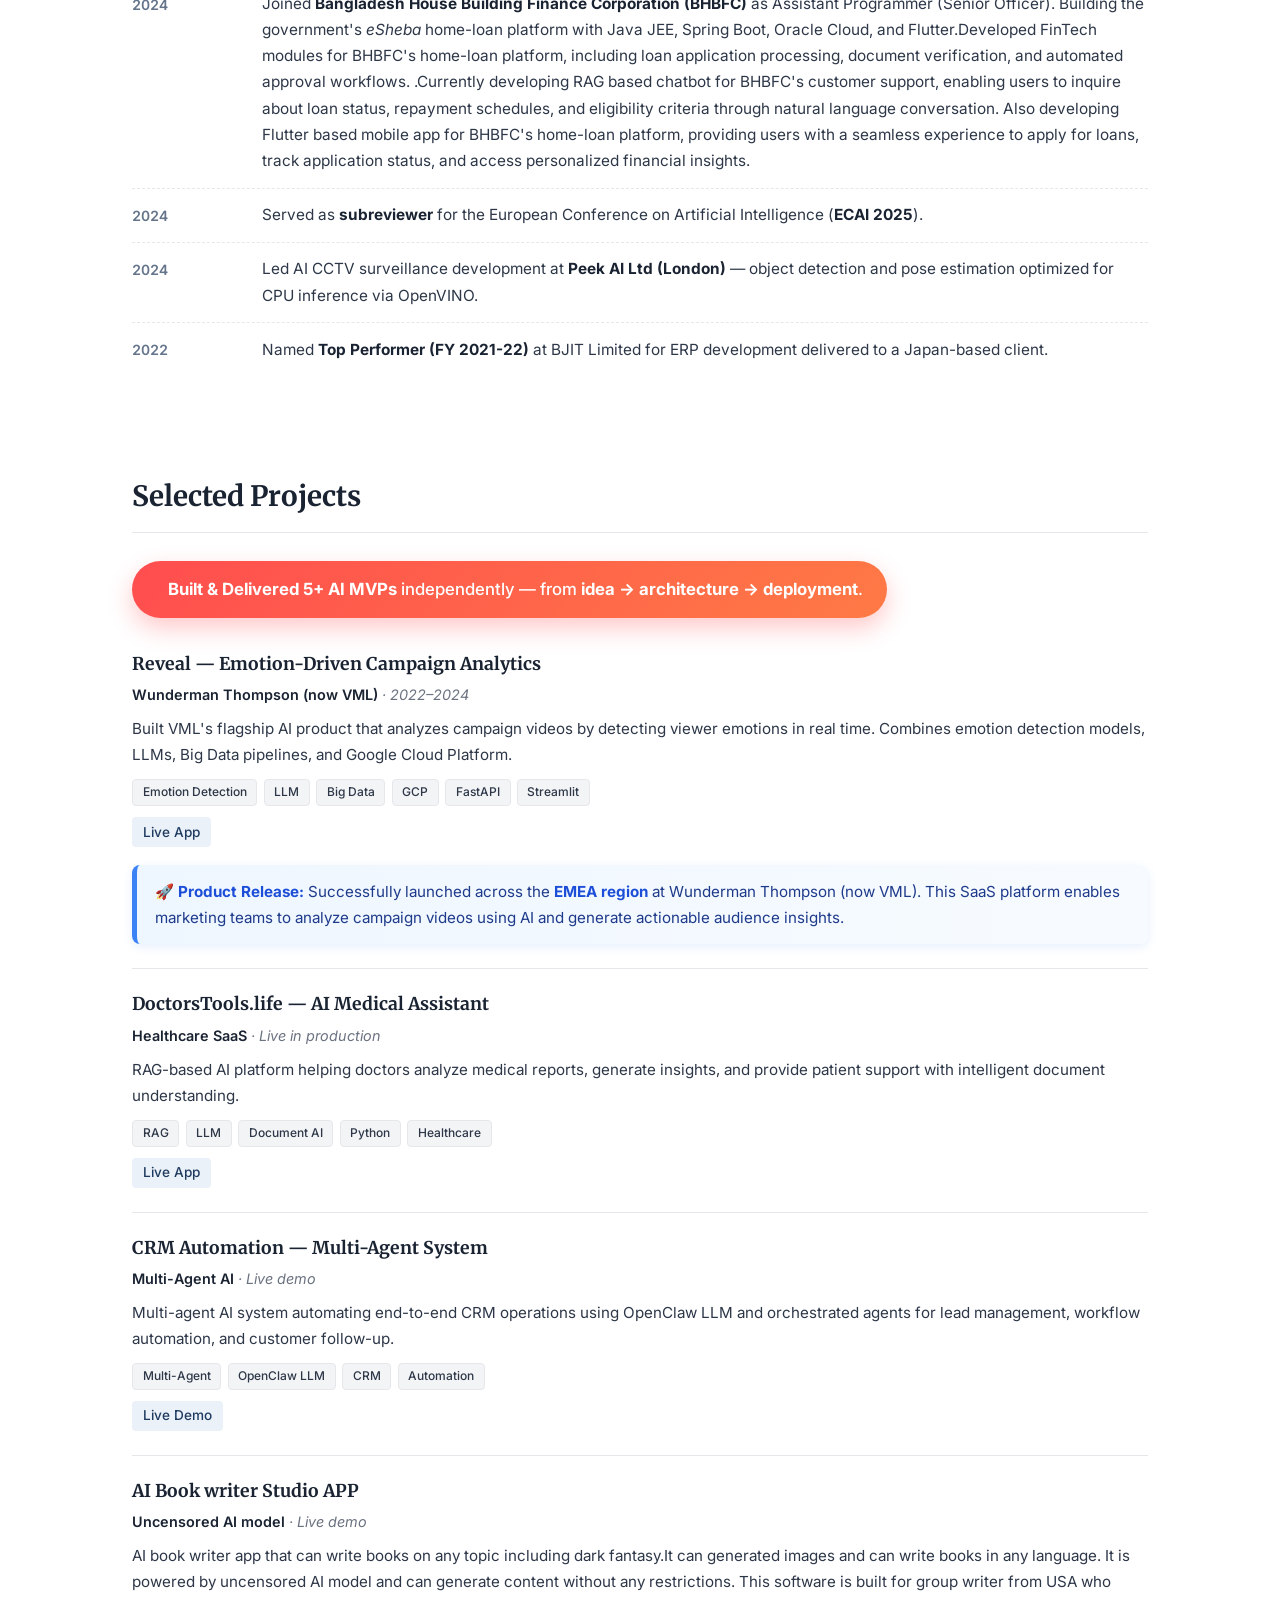
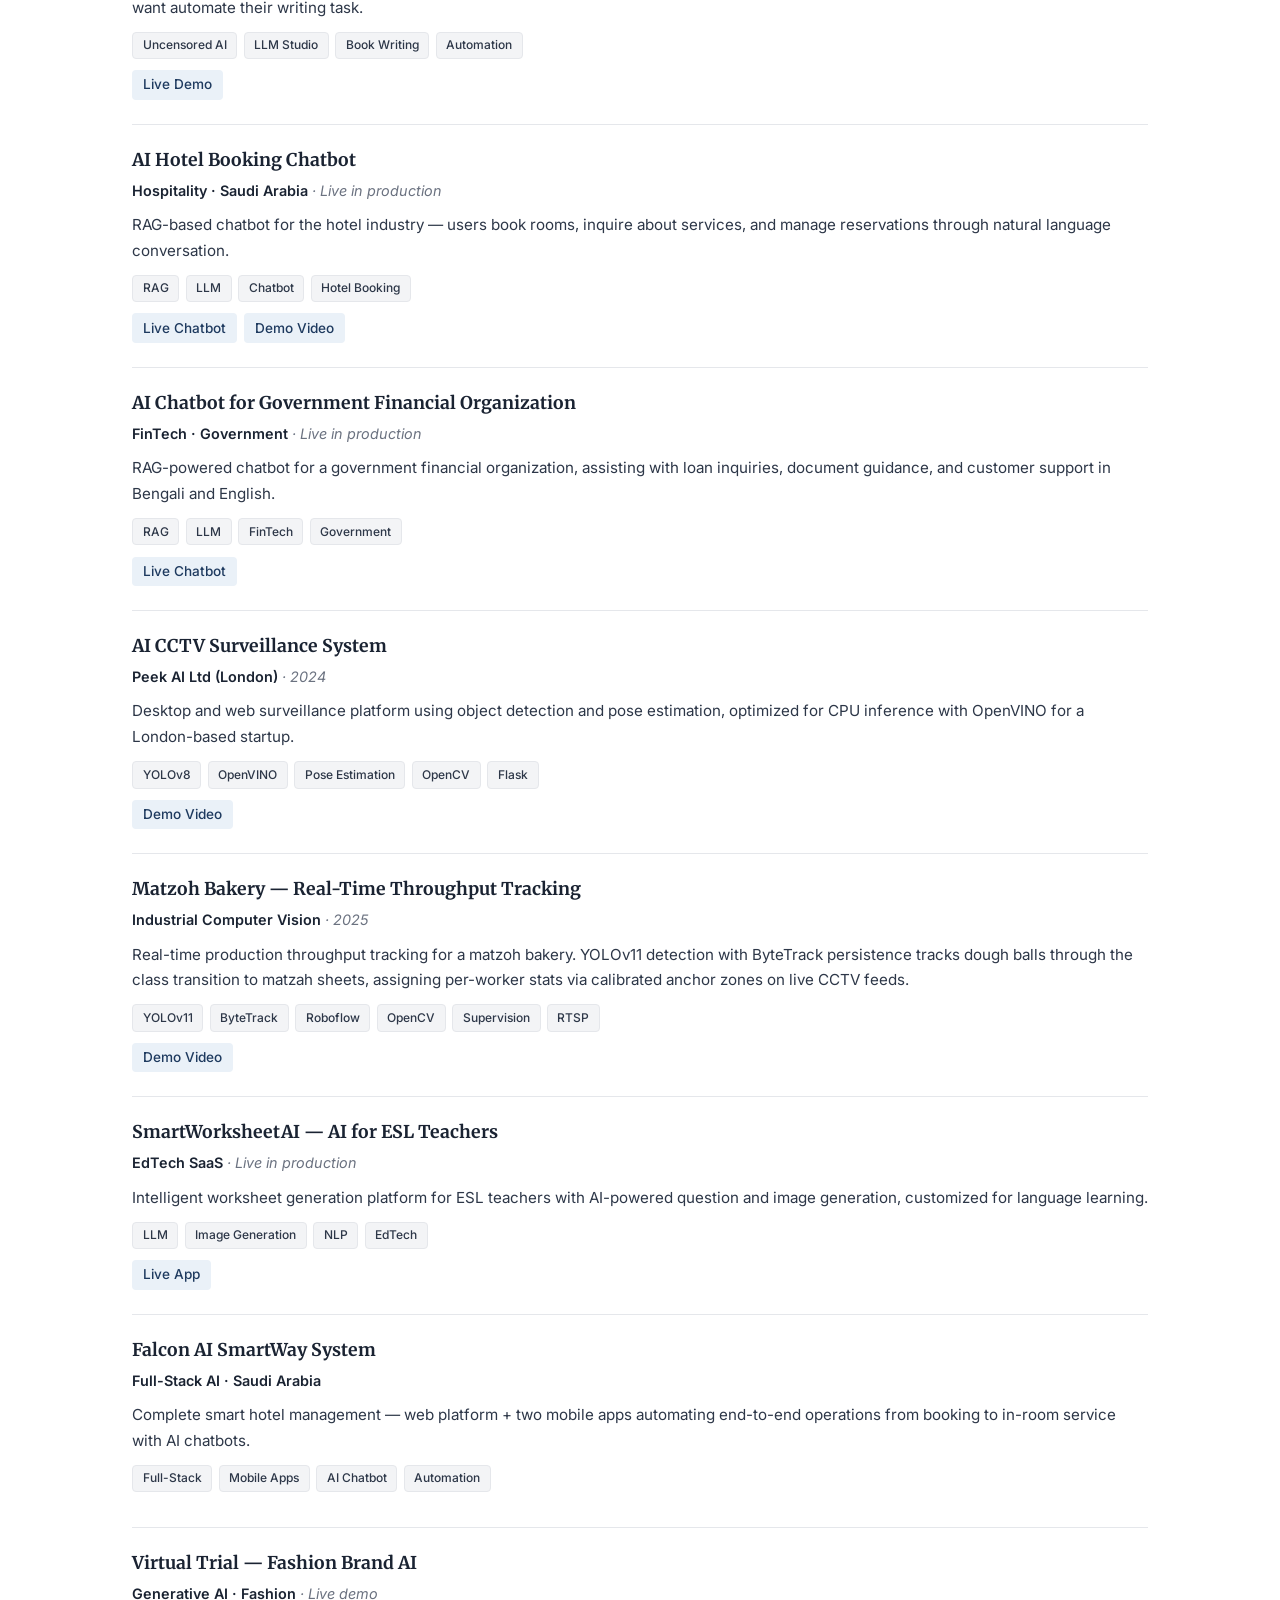
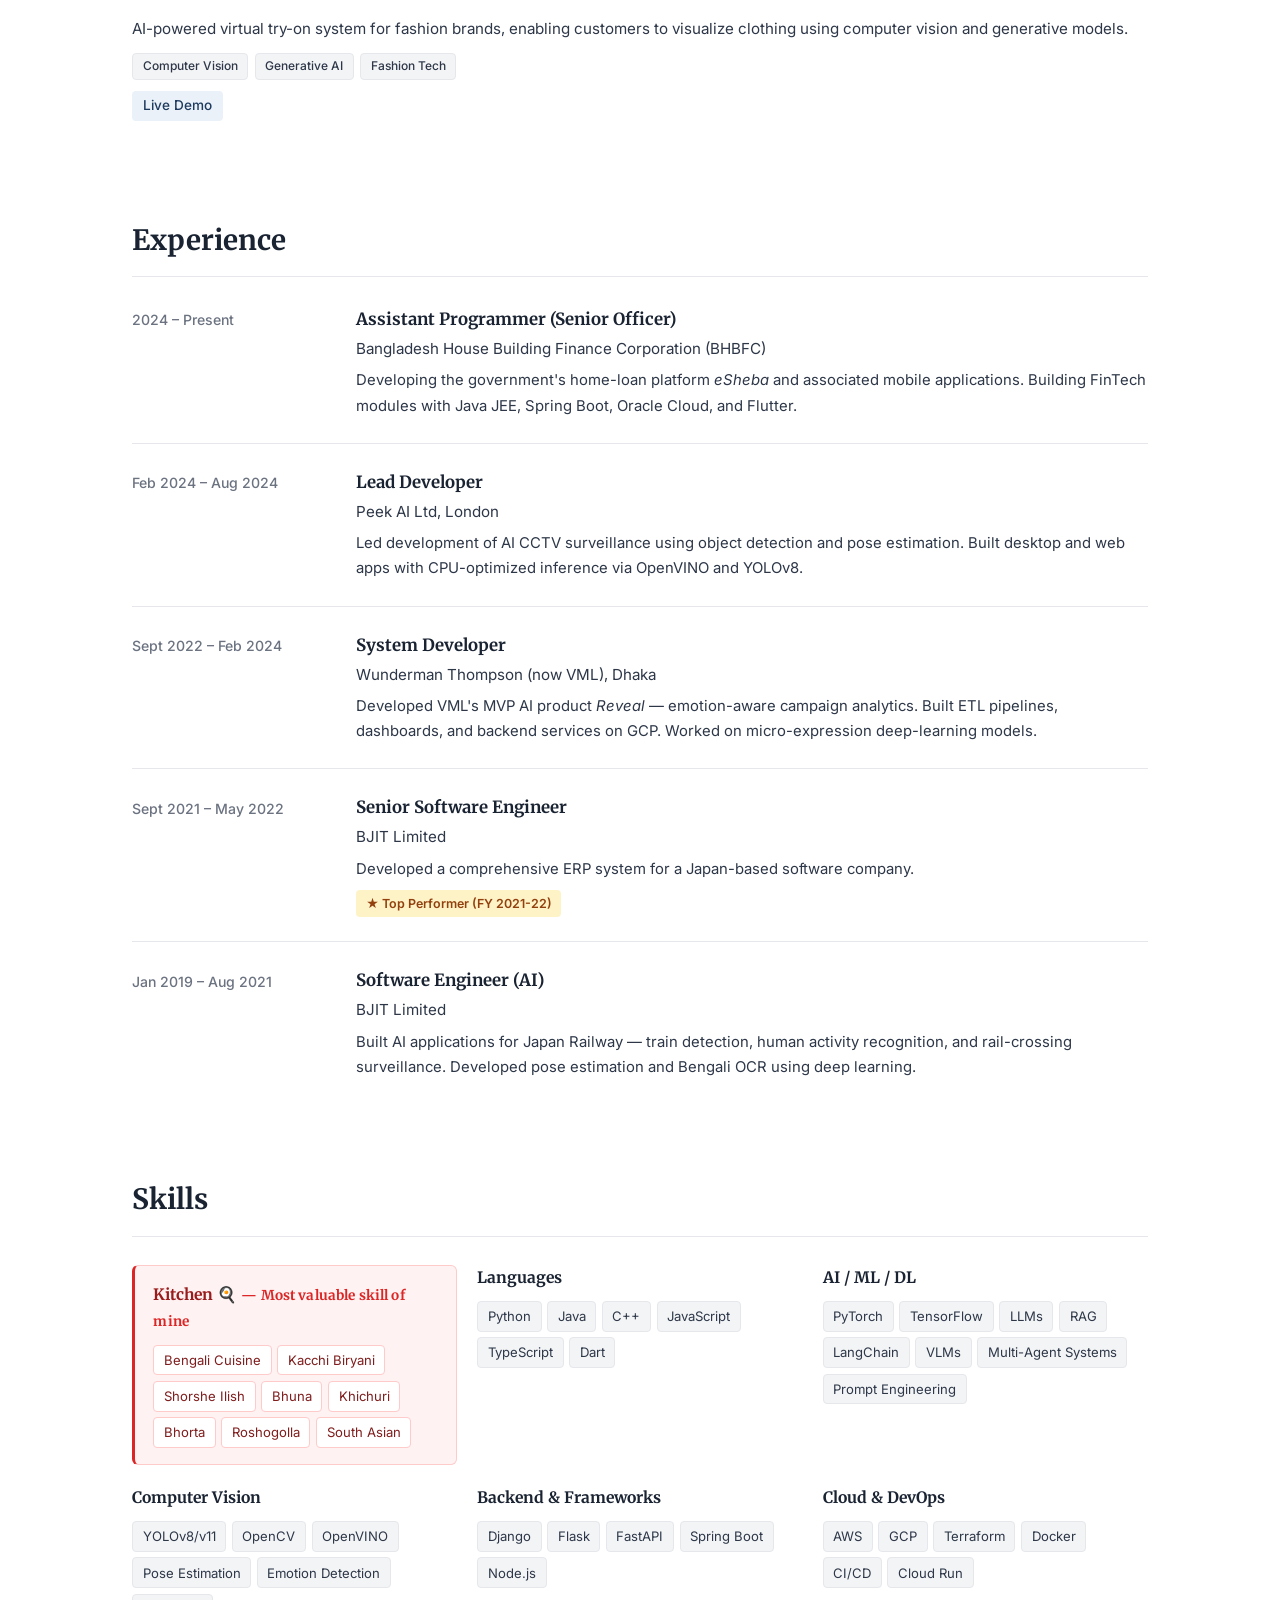
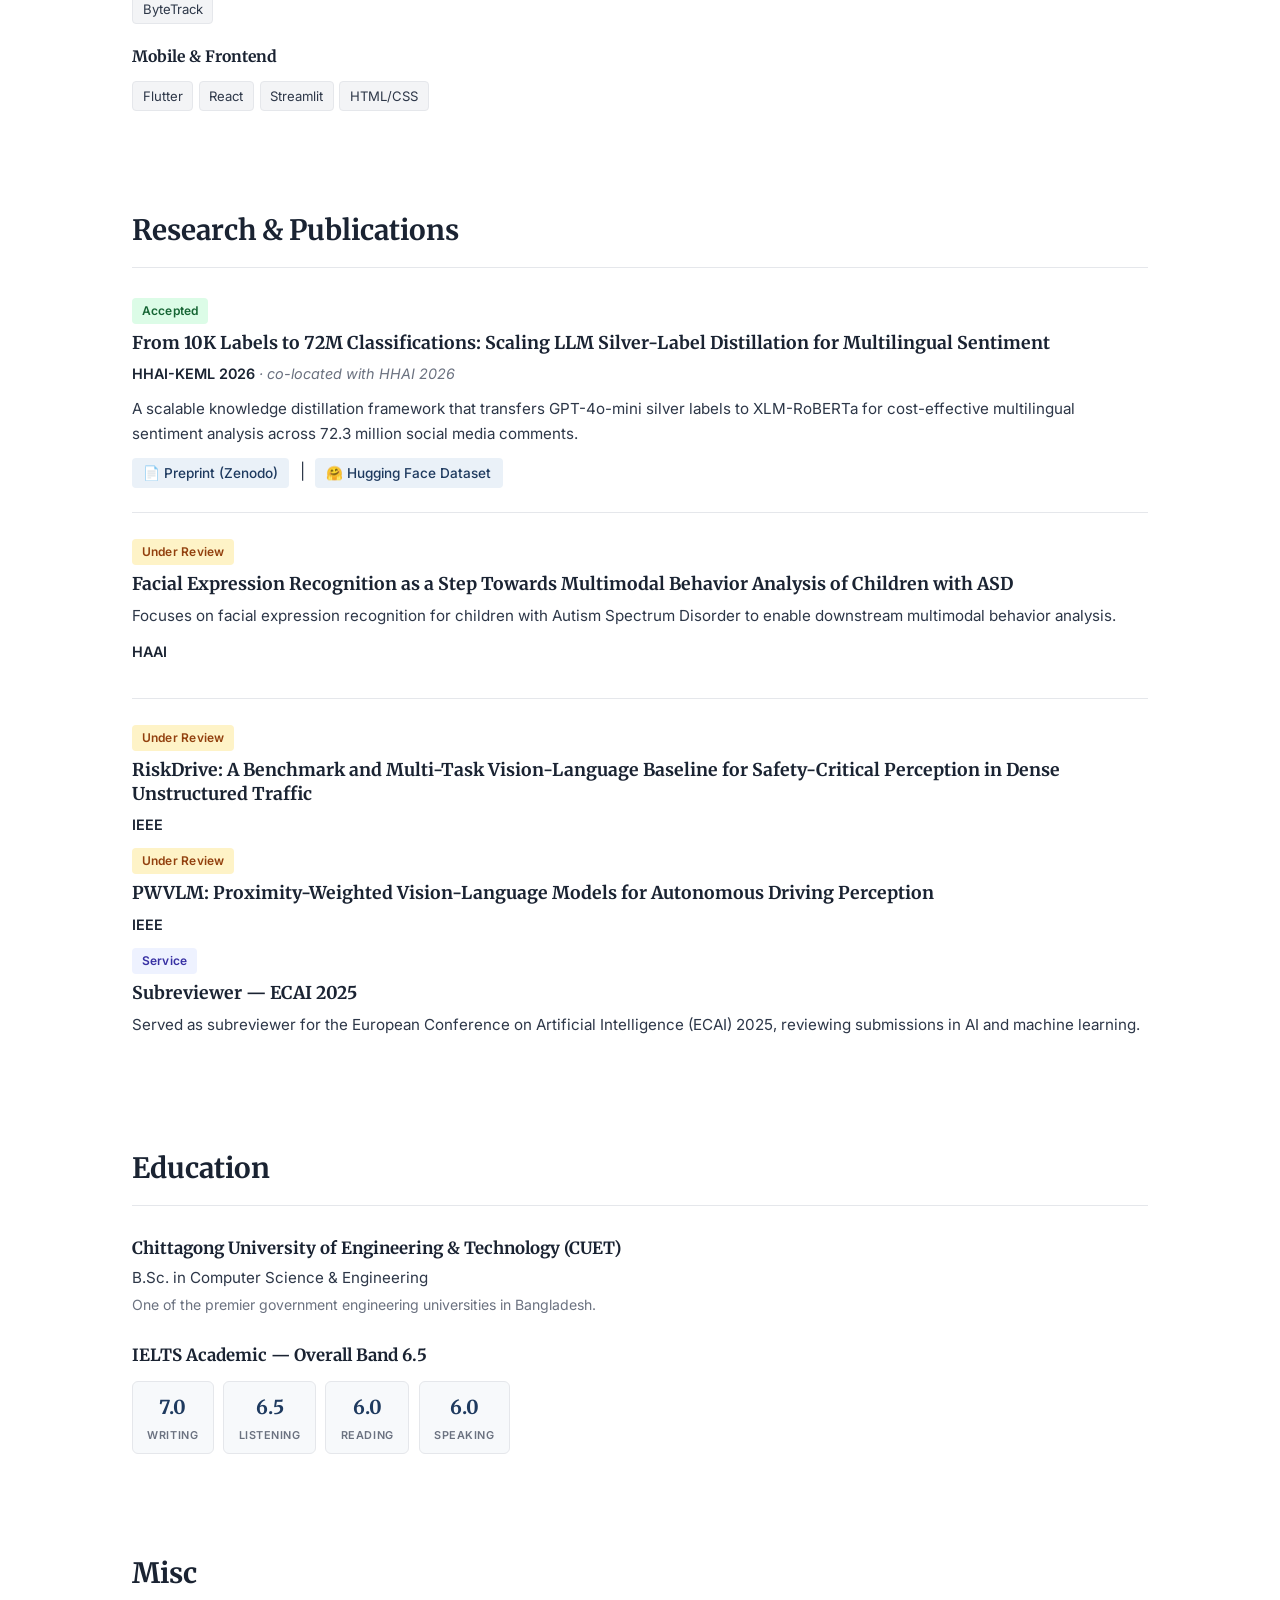
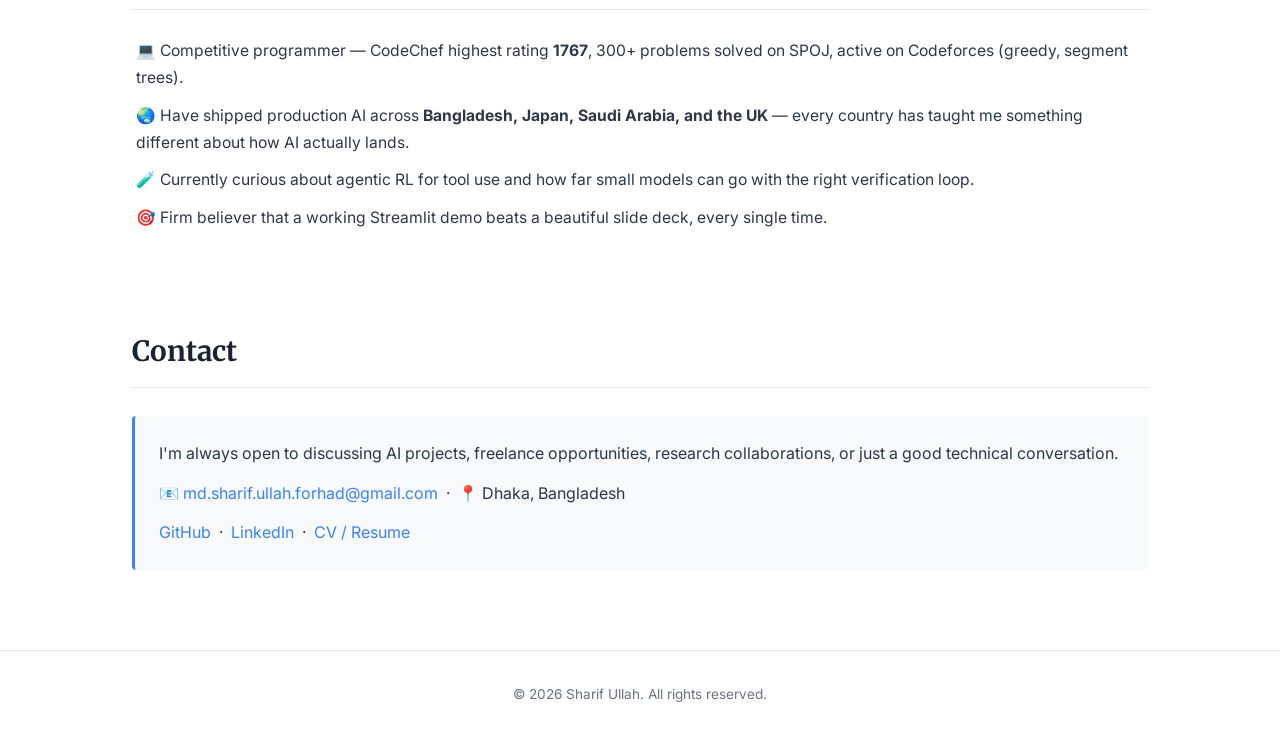
==== commit a449a9fe: "fixed the issue" ====
--- a/docs/index.html
+++ b/docs/index.html
@@ -529,7 +529,7 @@
 
                 <p class="hero-bio">
                     I am collaborating with researcher from <strong>HAAIM Lab,University of New Orleans,USA</strong>—
-                    On multi-modal based autism detection system using pose, emotion and audio analysis. I particulary helped them to provide the outline system design <strong>Which helped them to secure the grants</strong>.
+                    On multi-modal based autism detection system using pose, emotion and audio analysis. I particulary helped them to provide the outline system design.
                     Currently, i am focusing on <Strong>Autonoumous Vehicle Research</Strong> for South asia region. I am also open to <strong>freelance AI engagements</strong>, <strong>research collaborations</strong>,
                 </p>
 
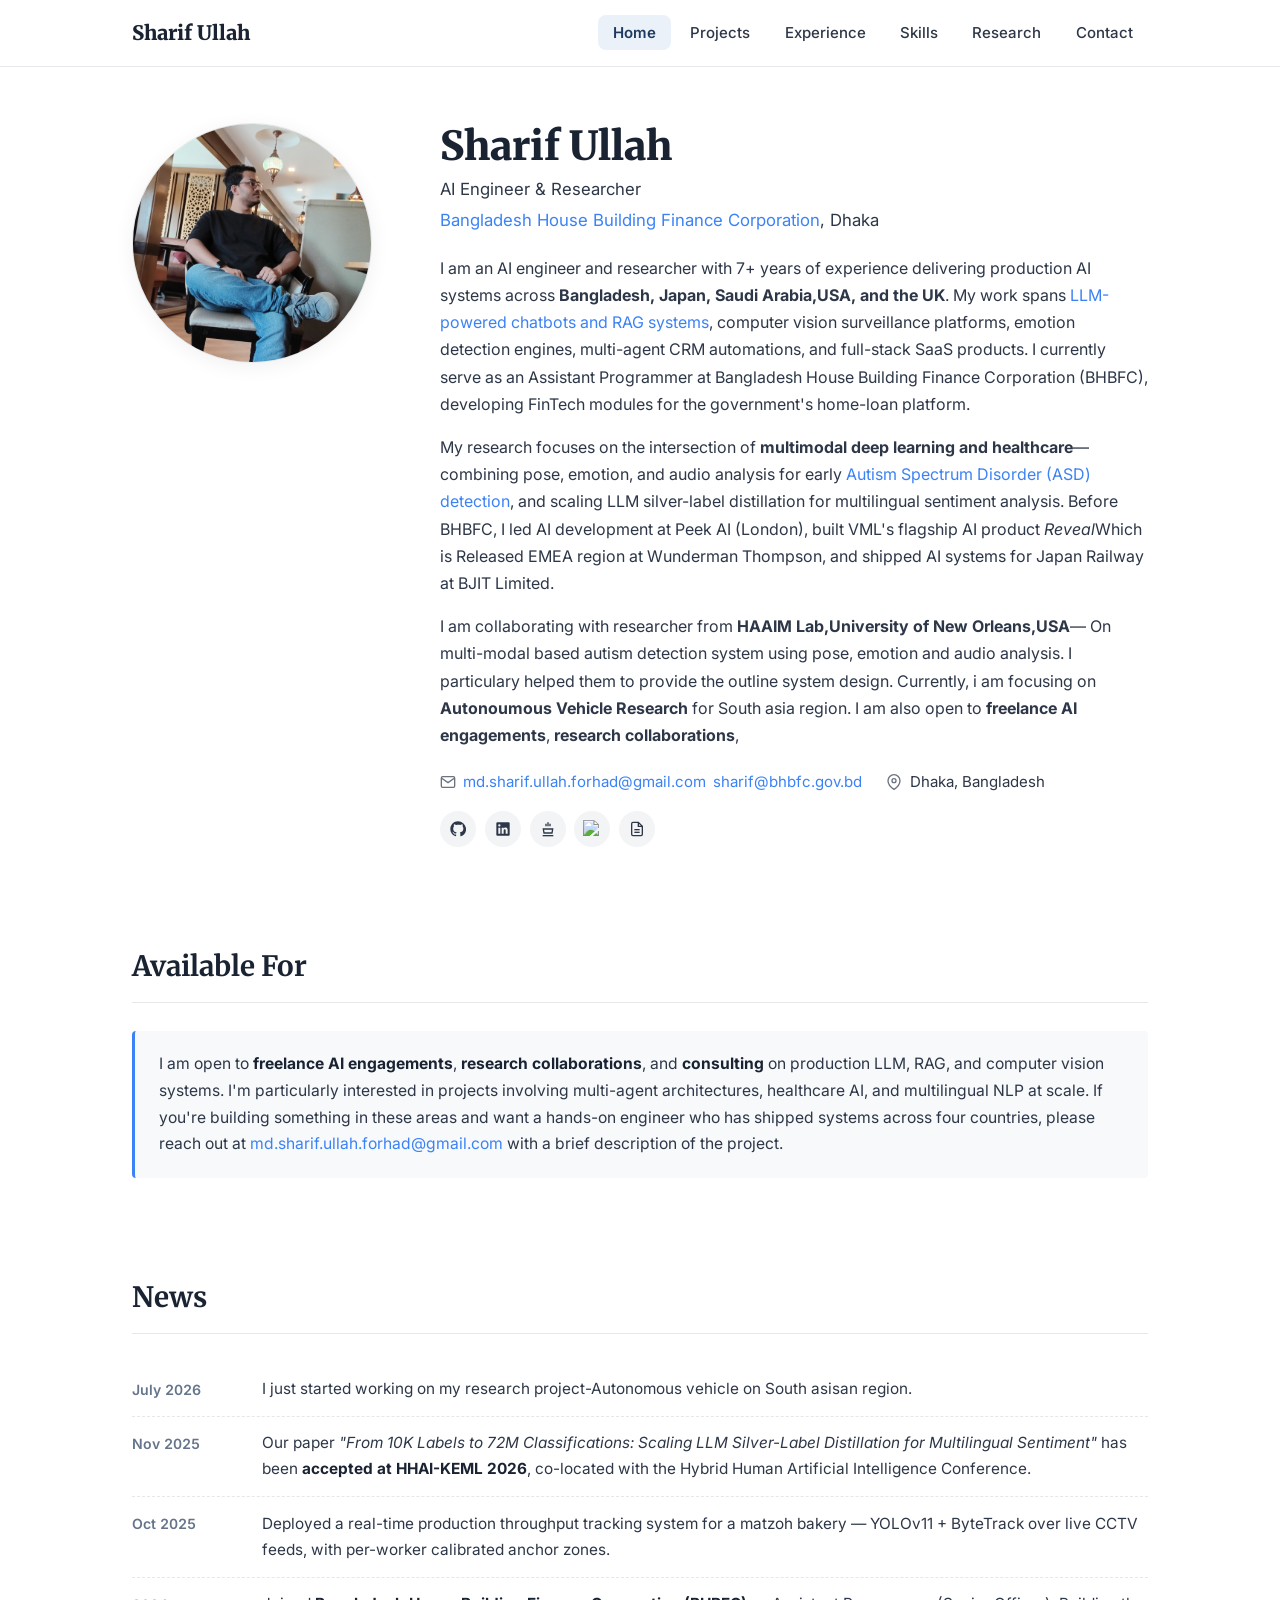
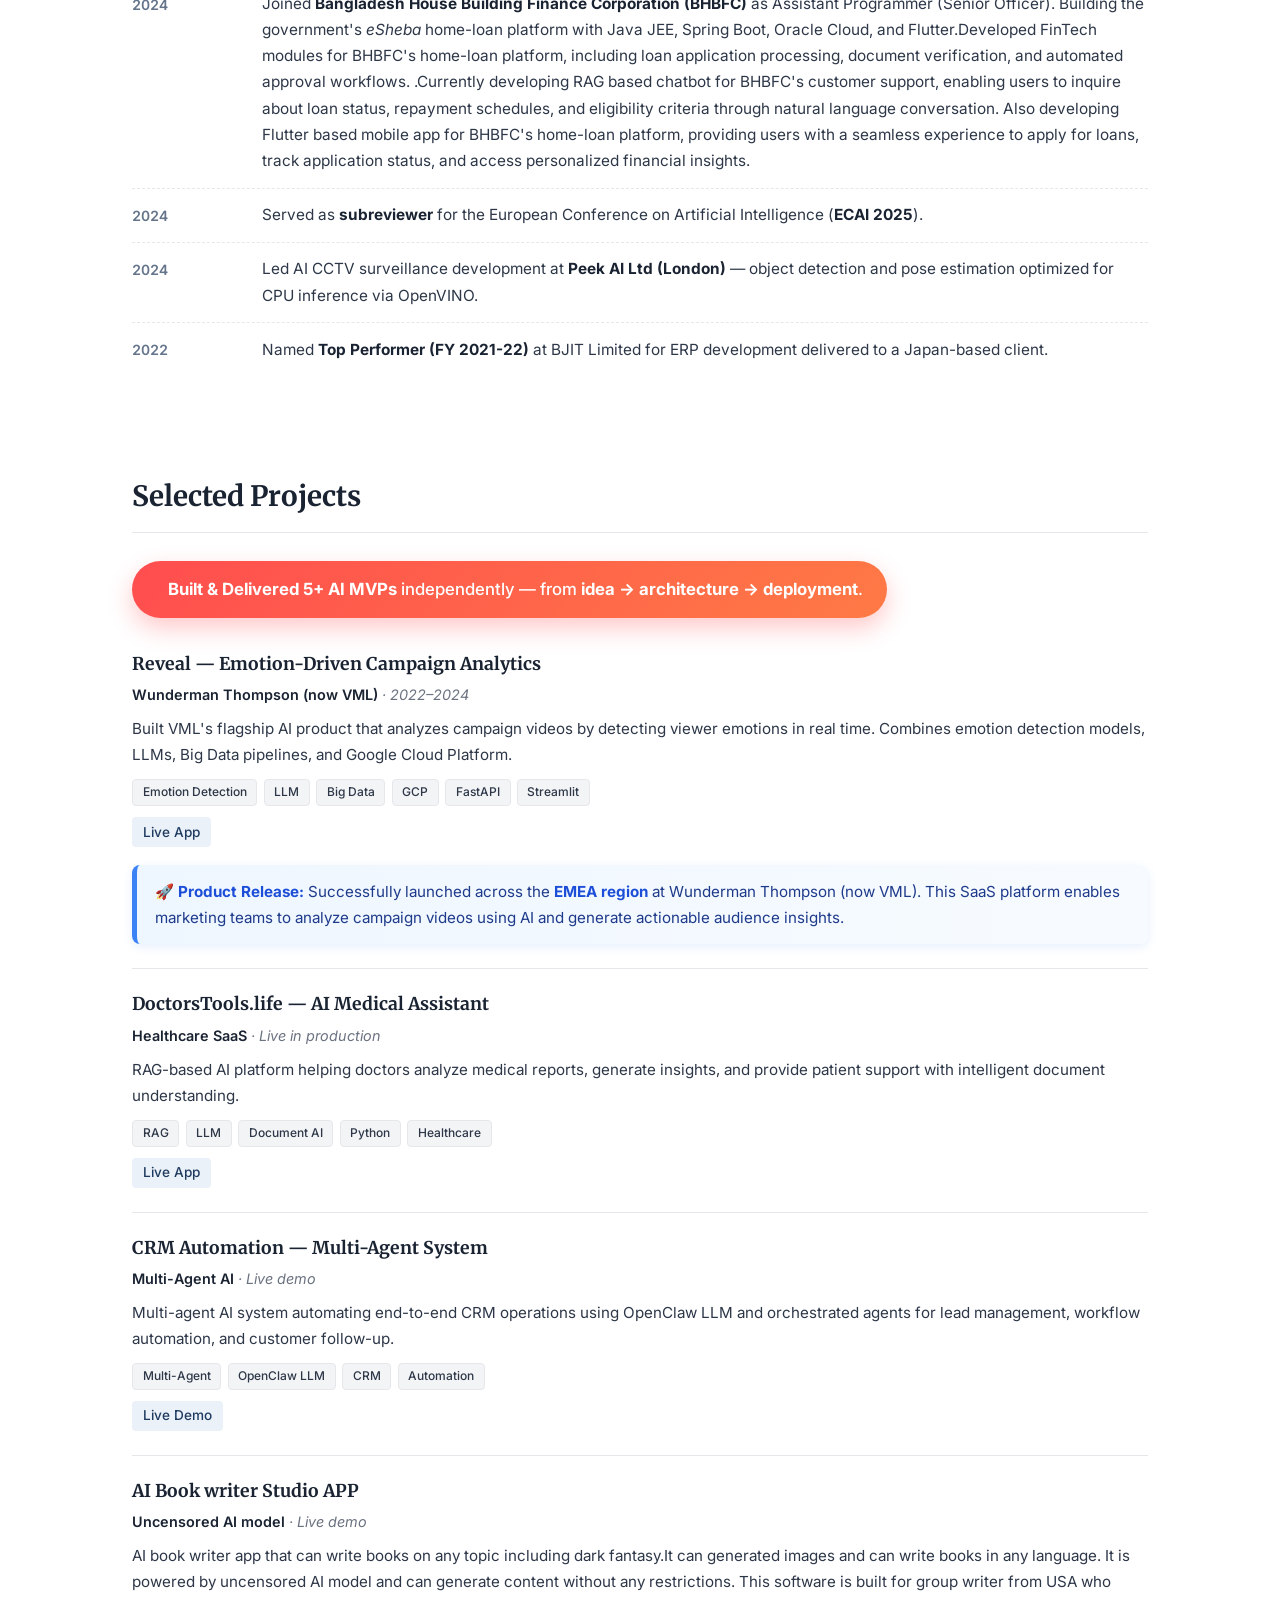
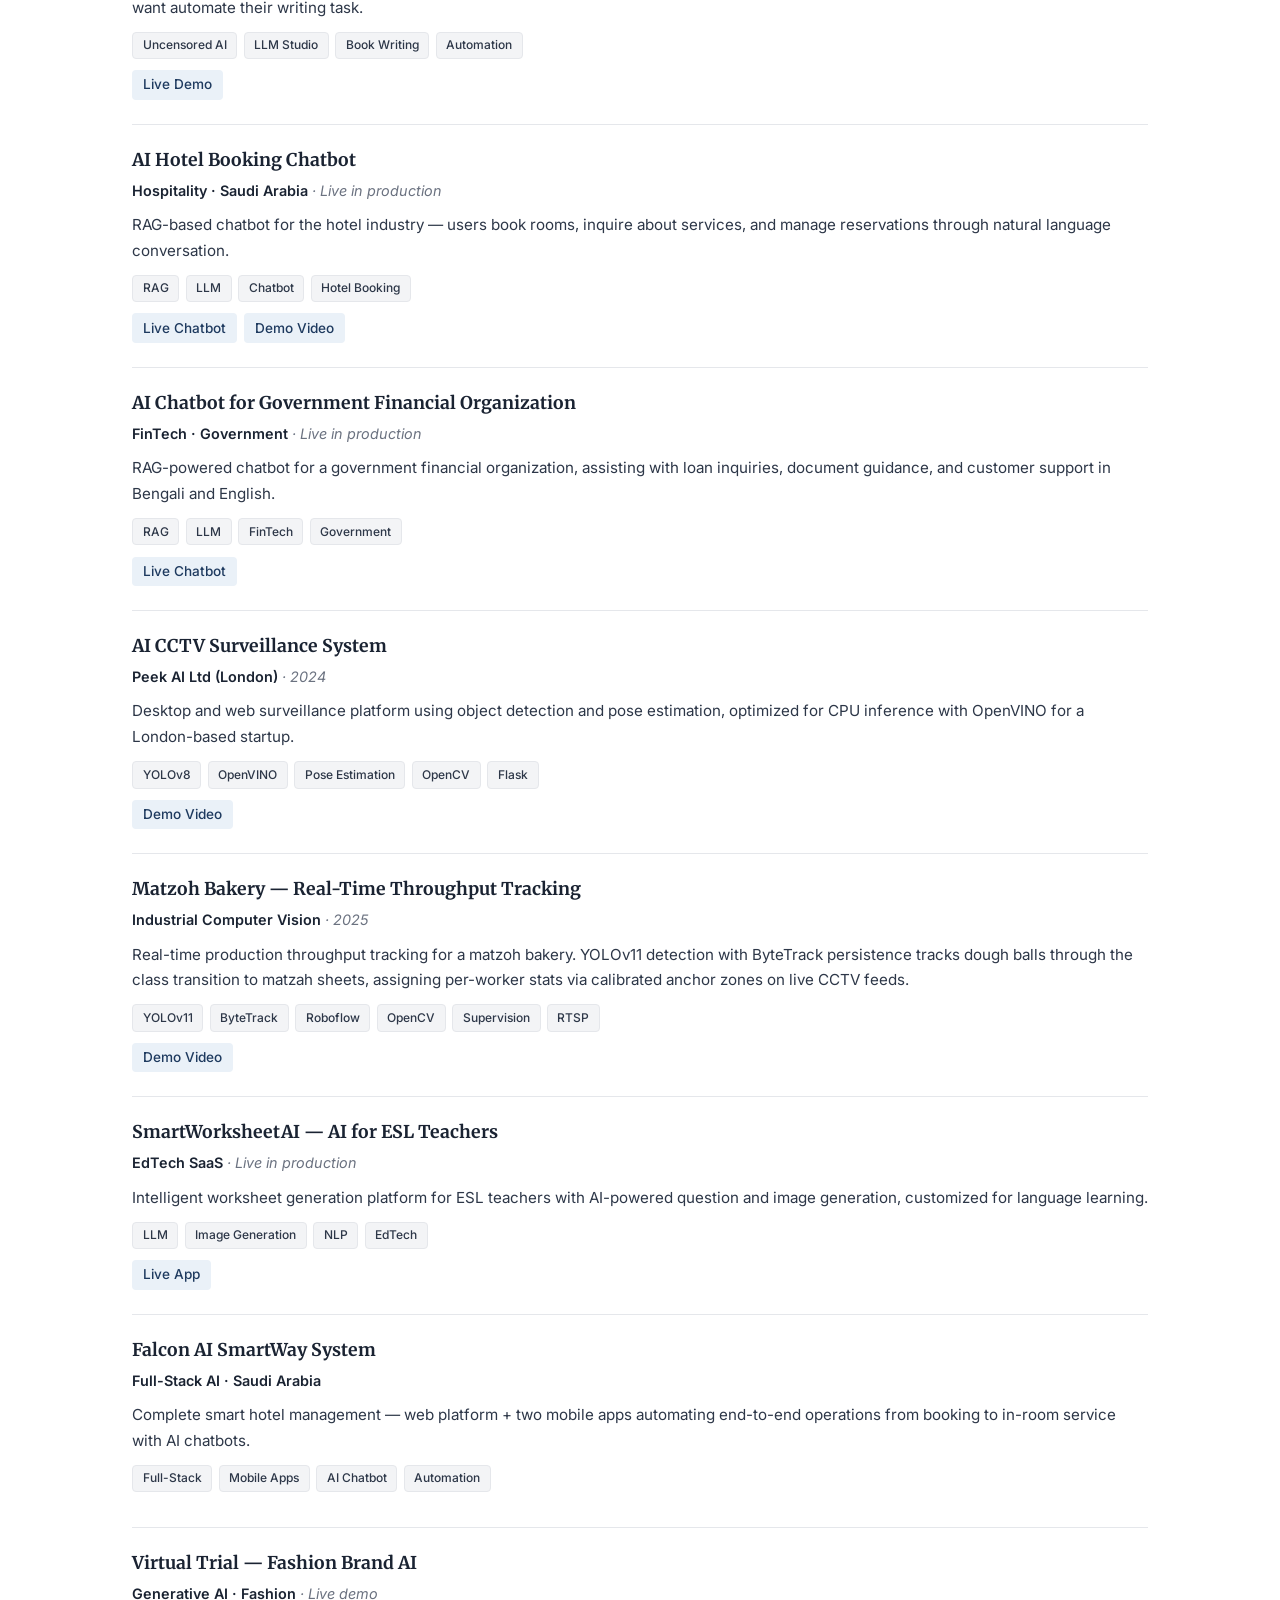
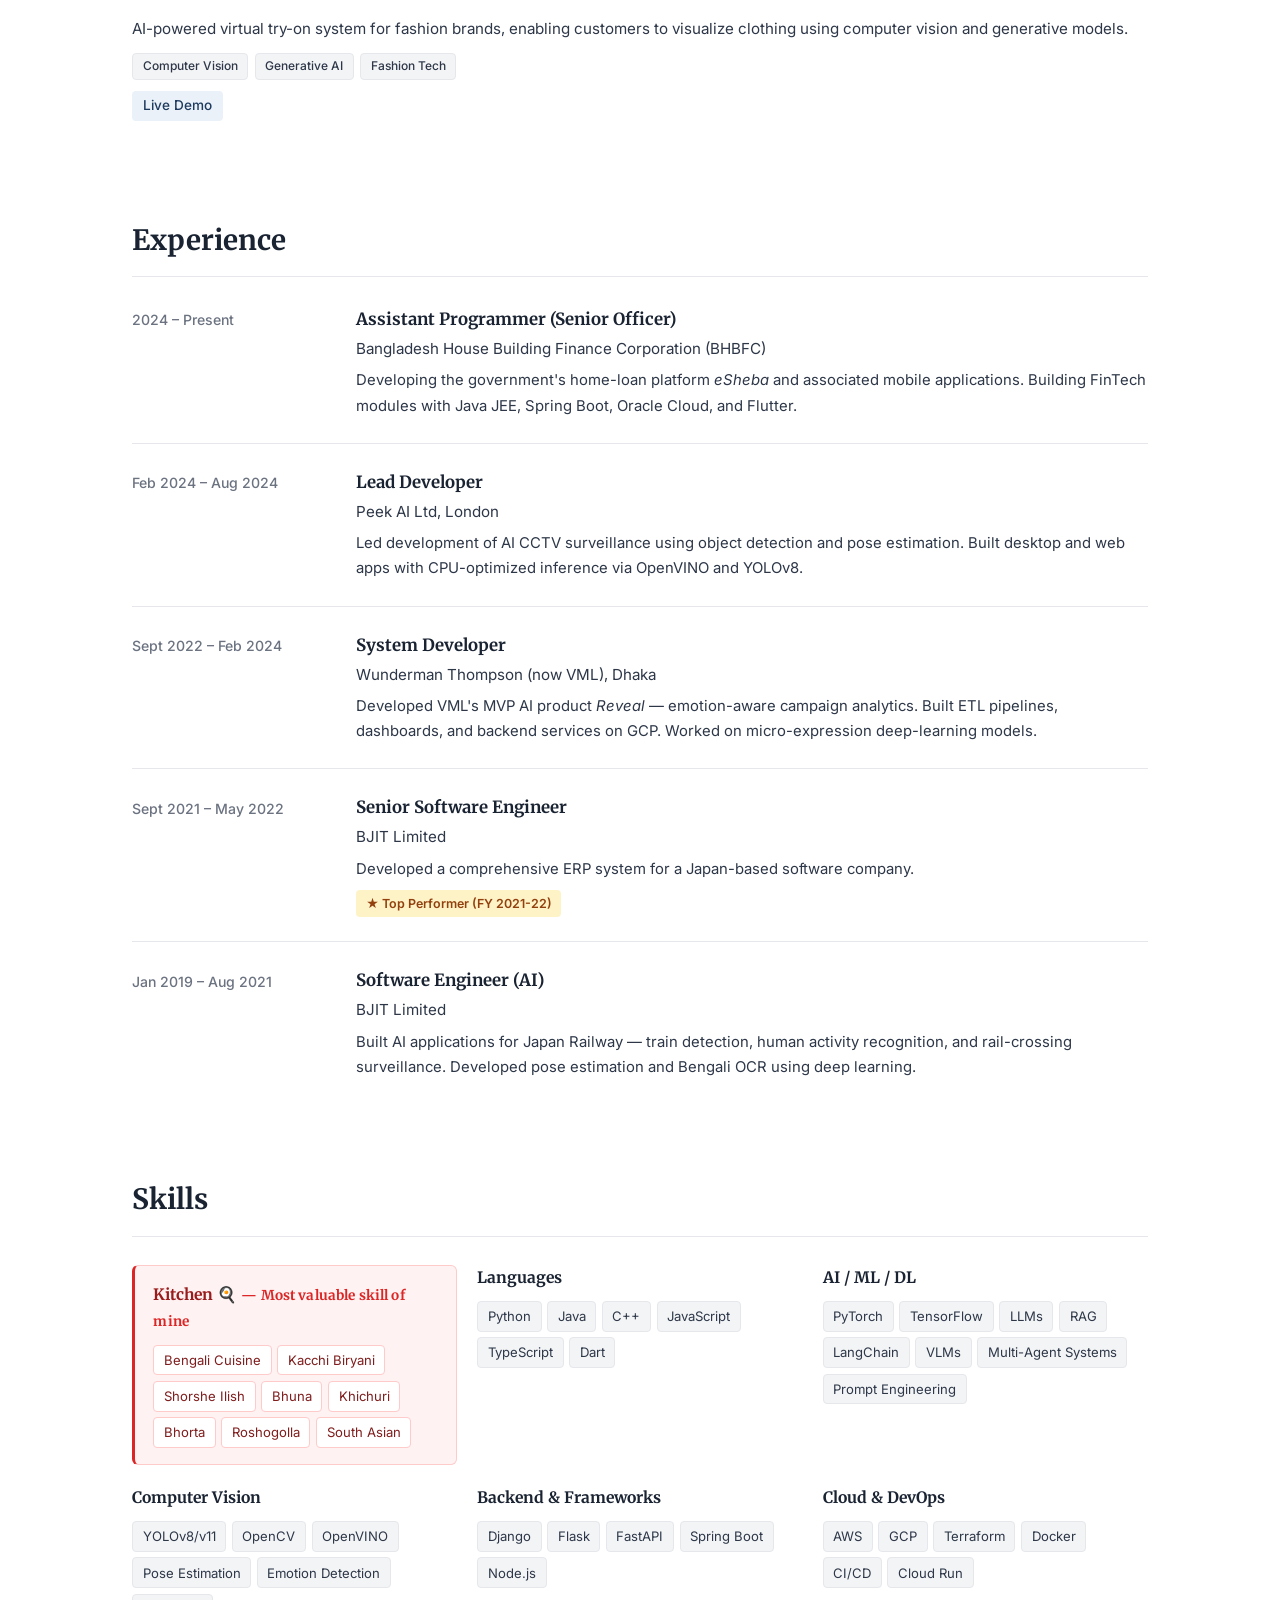
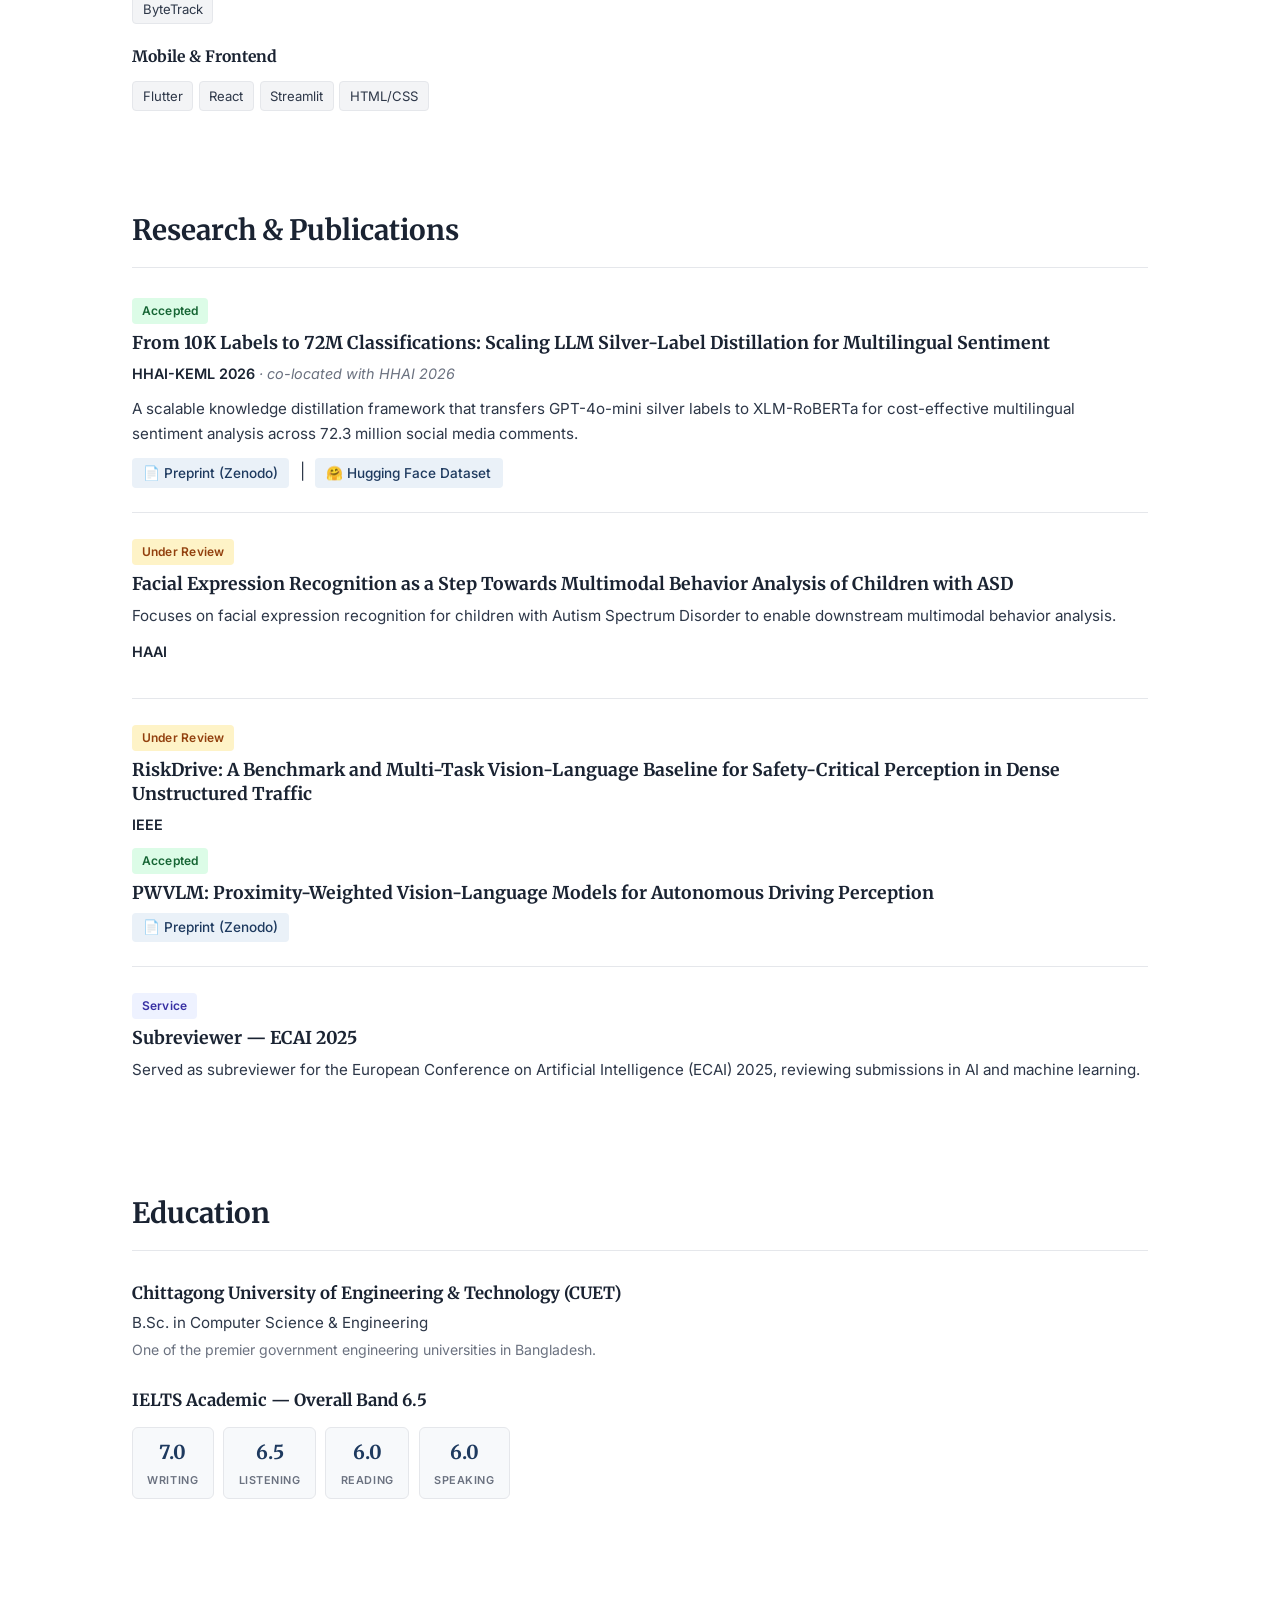
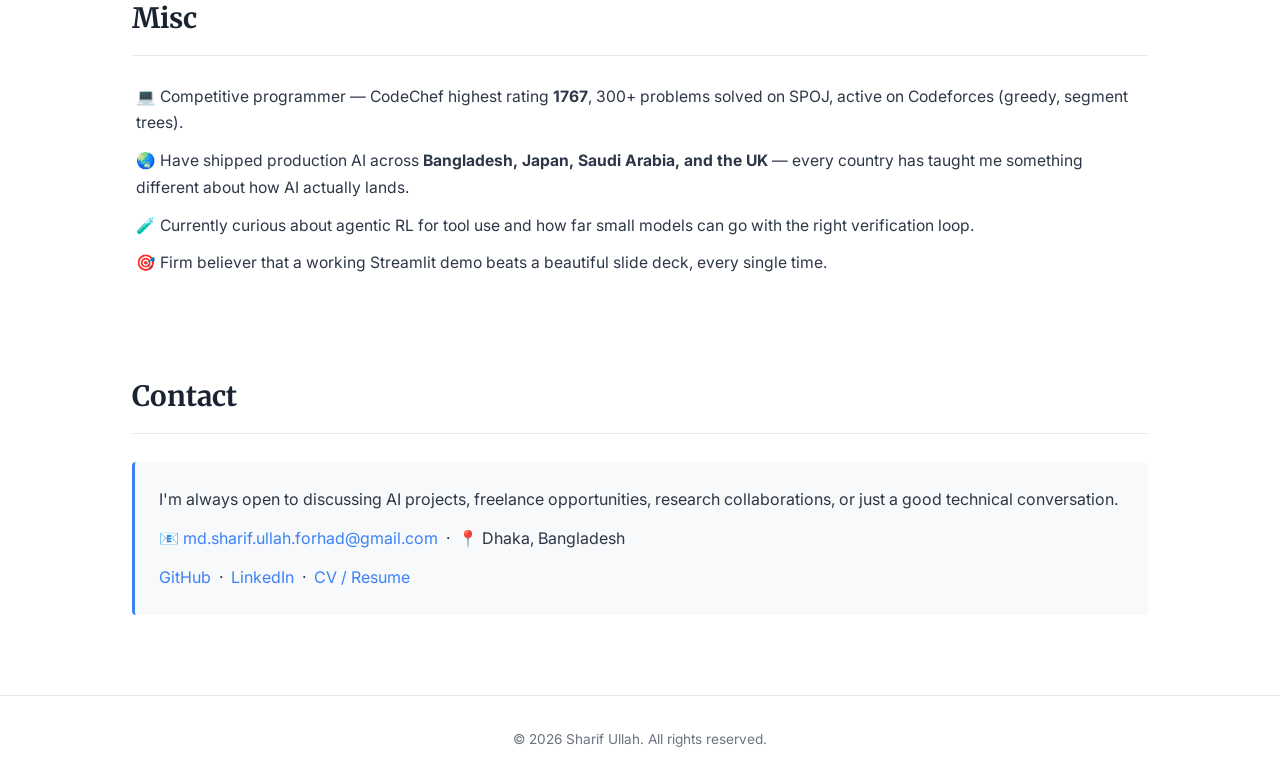
==== commit 525a24f0: "added accepted paper details" ====
--- a/docs/index.html
+++ b/docs/index.html
@@ -1032,10 +1032,14 @@
                     <span class="venue">IEEE</span> 
             </div>
             <div class="research-item">
-                <span class="status-tag tag-review">Under Review</span>
+                <span class="status-tag tag-accepted">Accepted</span>
                 <h3 class="project-title">PWVLM: Proximity-Weighted Vision-Language Models for Autonomous Driving Perception</h3>
-                <div class="project-meta">
-                    <span class="venue">IEEE</span> 
+                 <div class="project-links">
+                    <a href="https://zenodo.org/records/22211957" target="_blank" rel="noopener noreferrer">
+                        📄 Preprint (Zenodo)
+                    </a>
+                   
+                </div>
             </div>
 
 
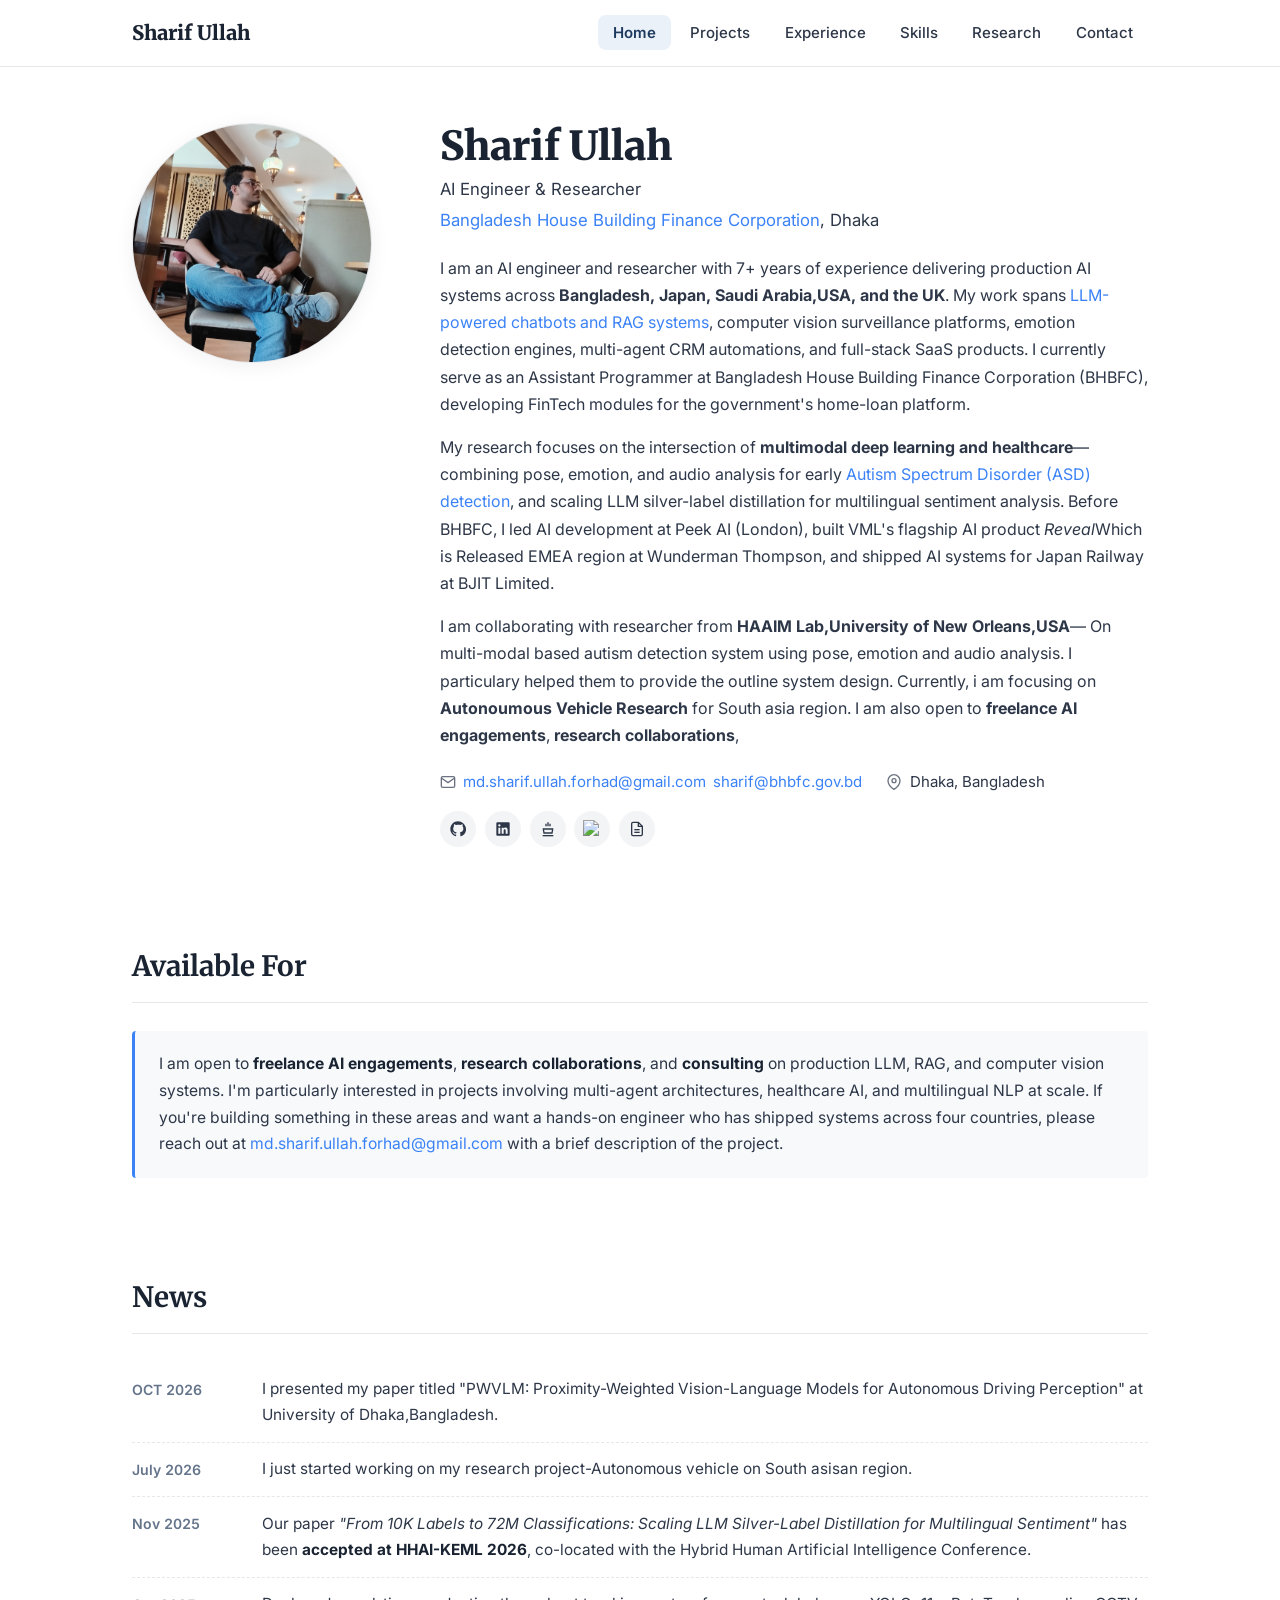
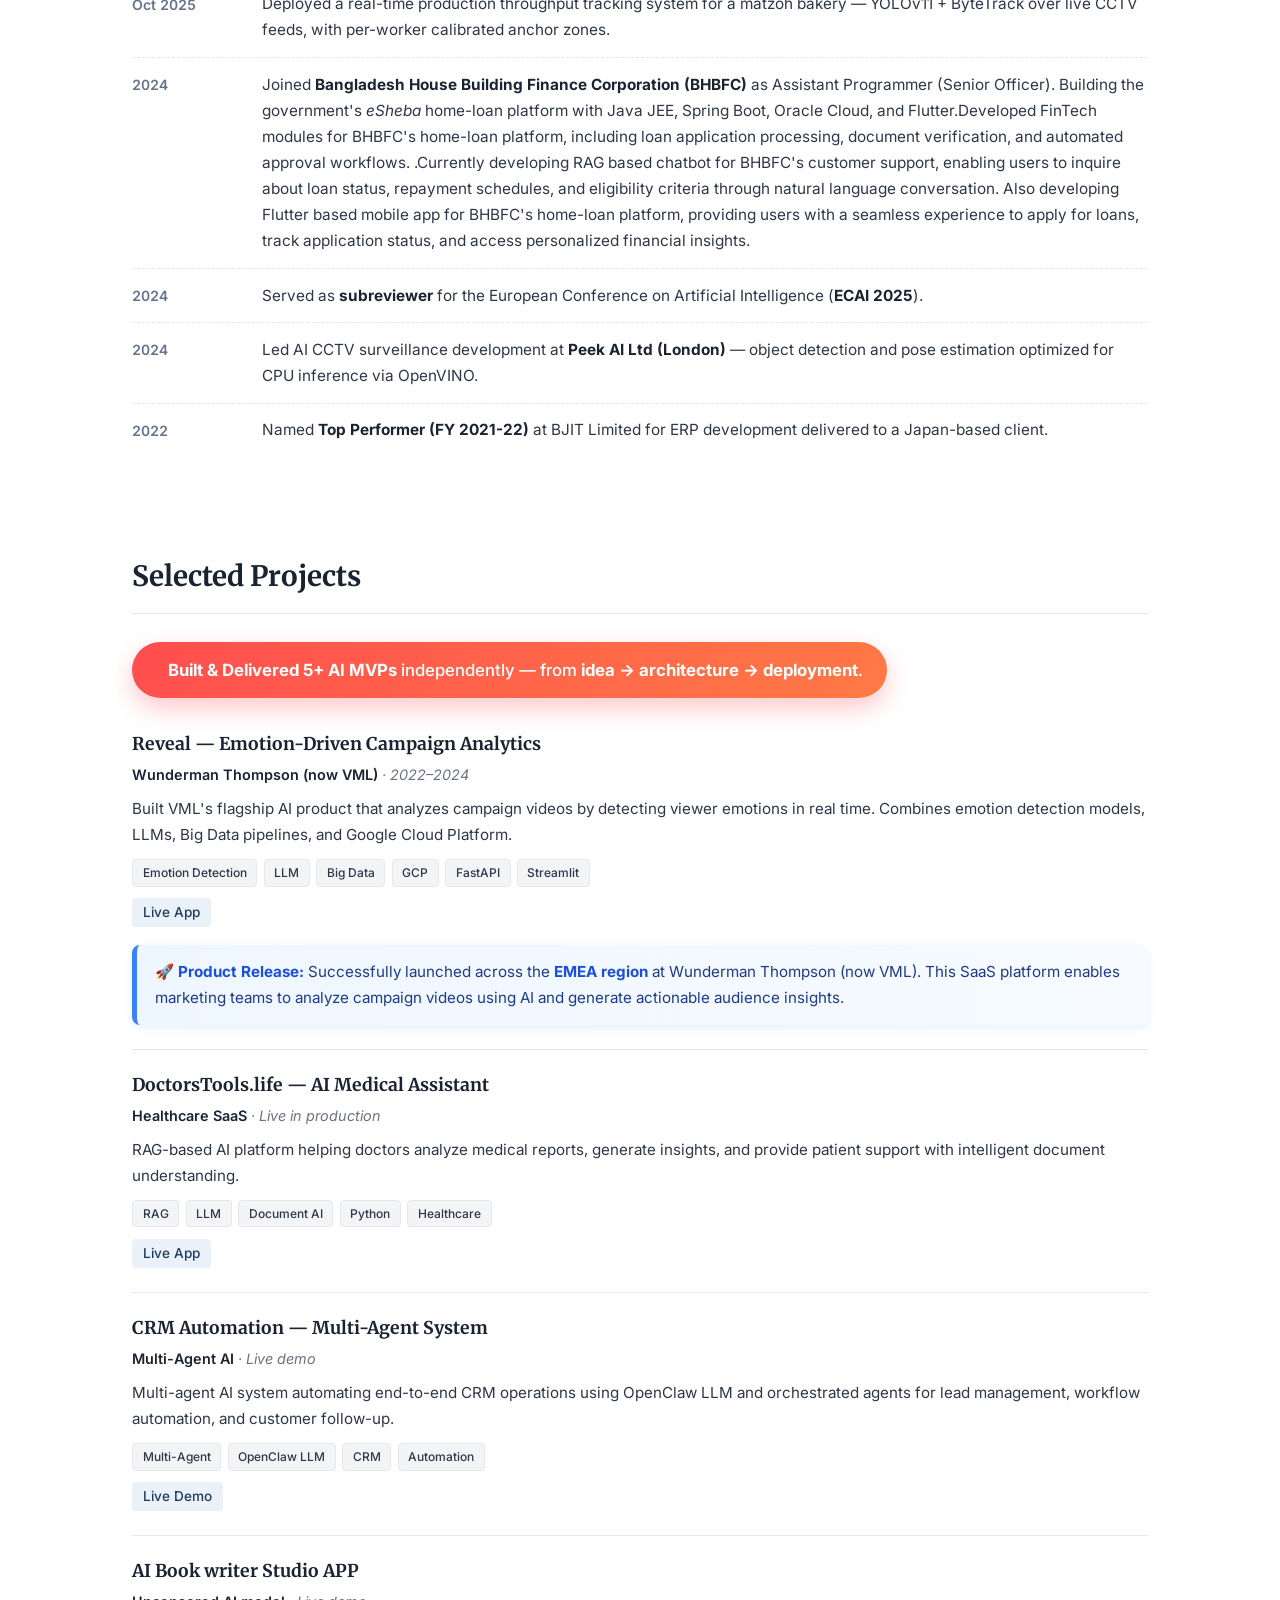
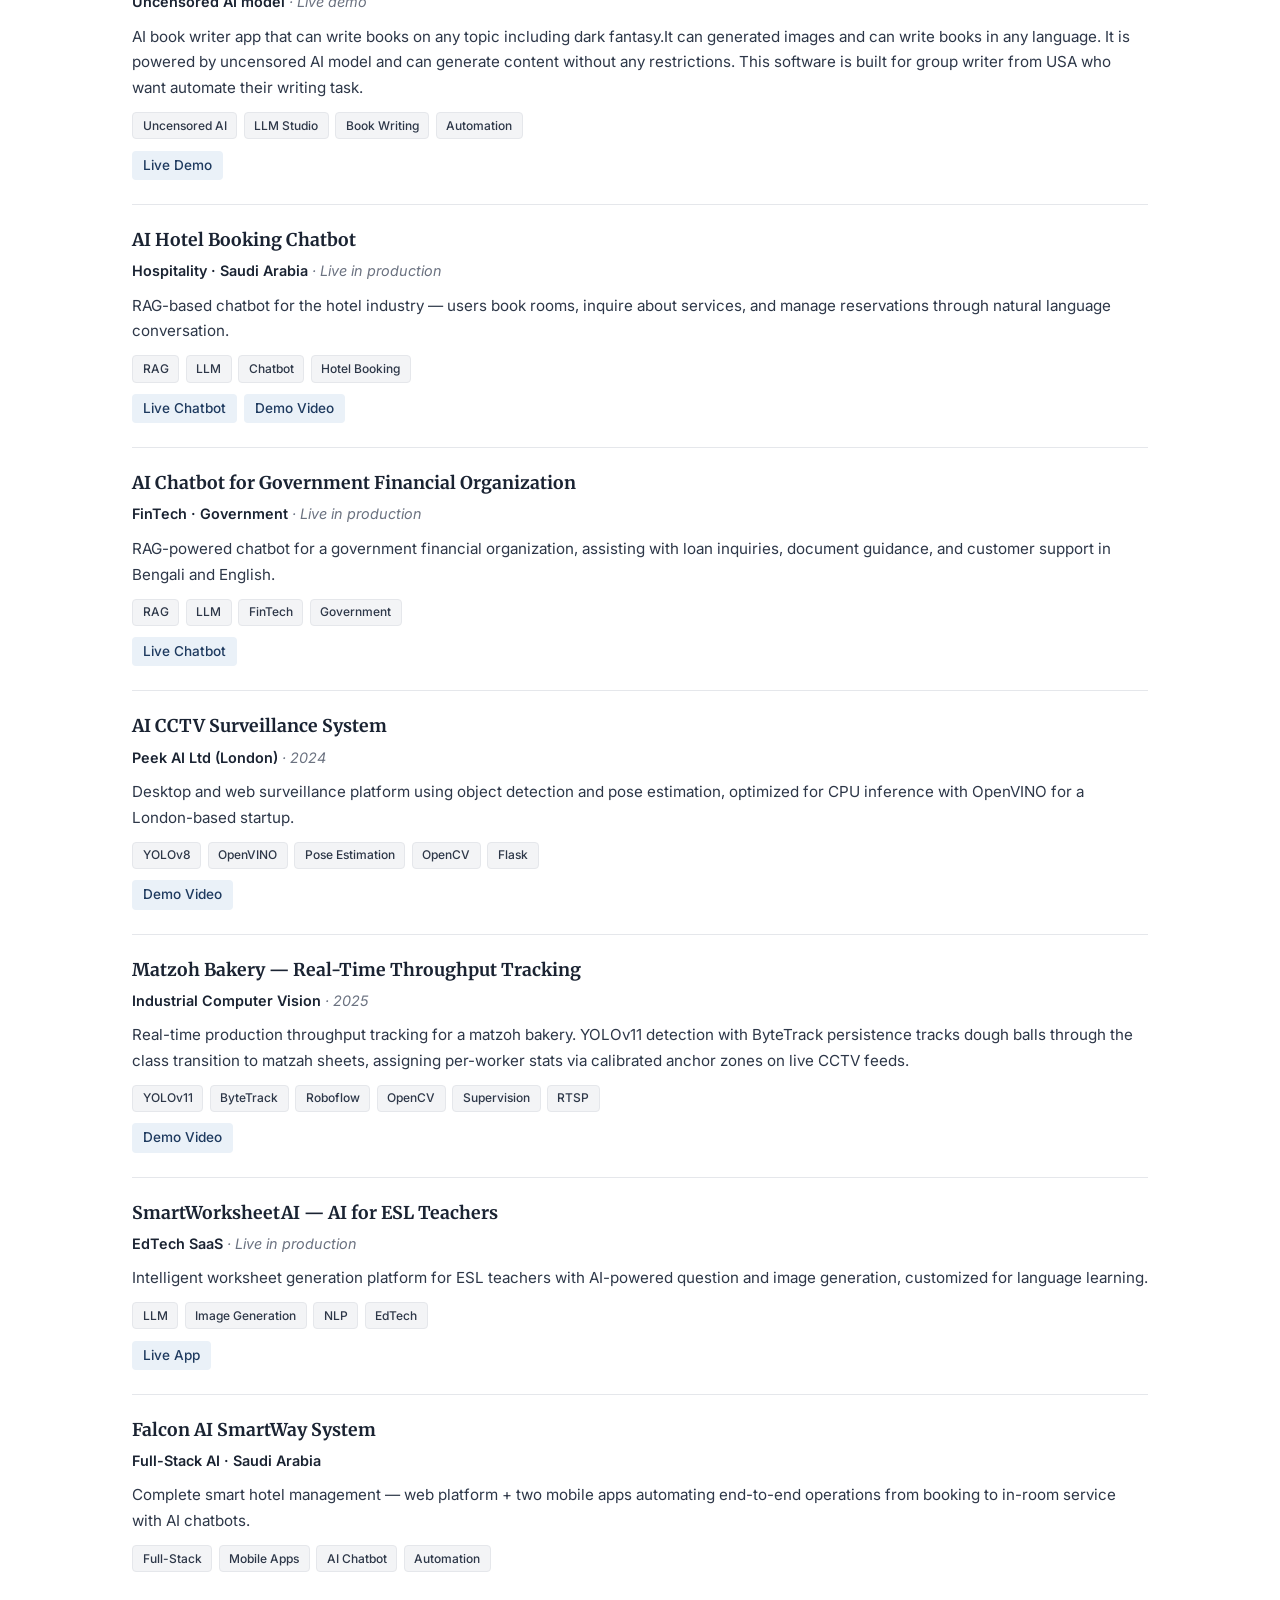
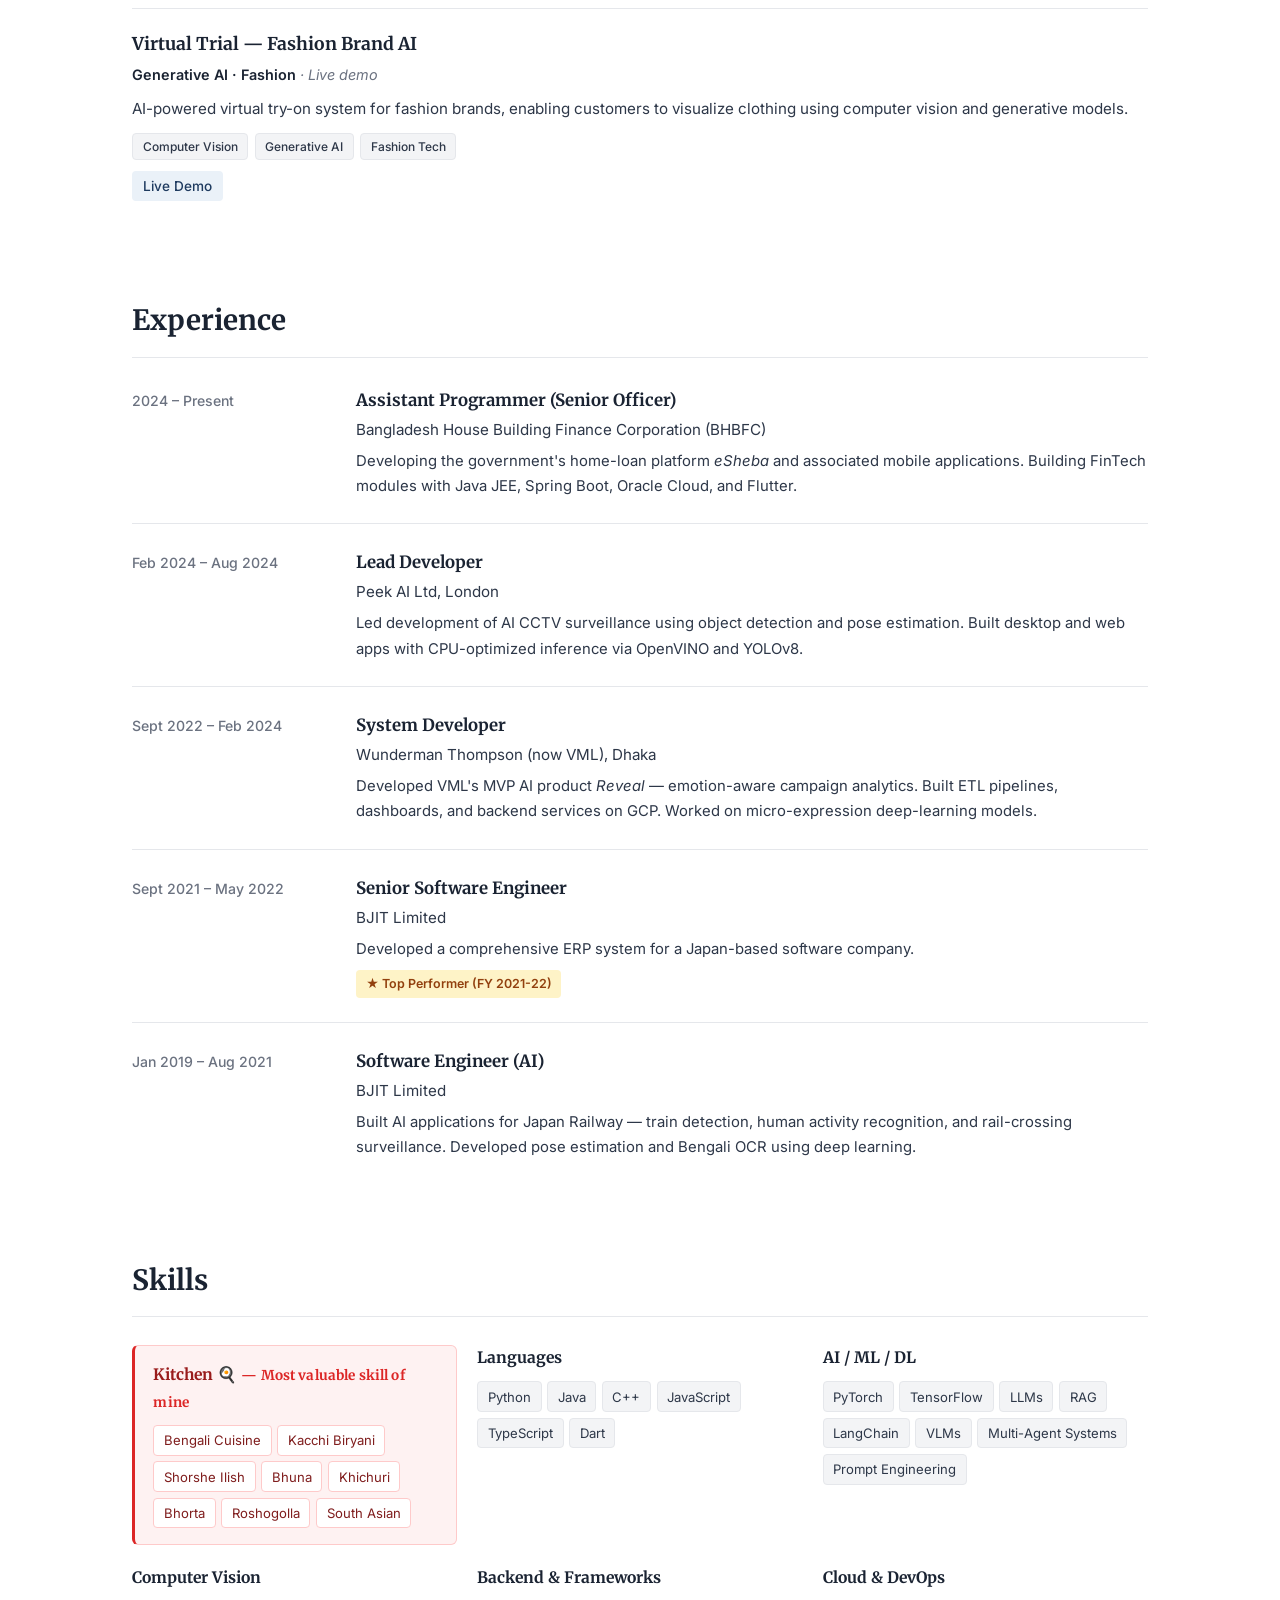
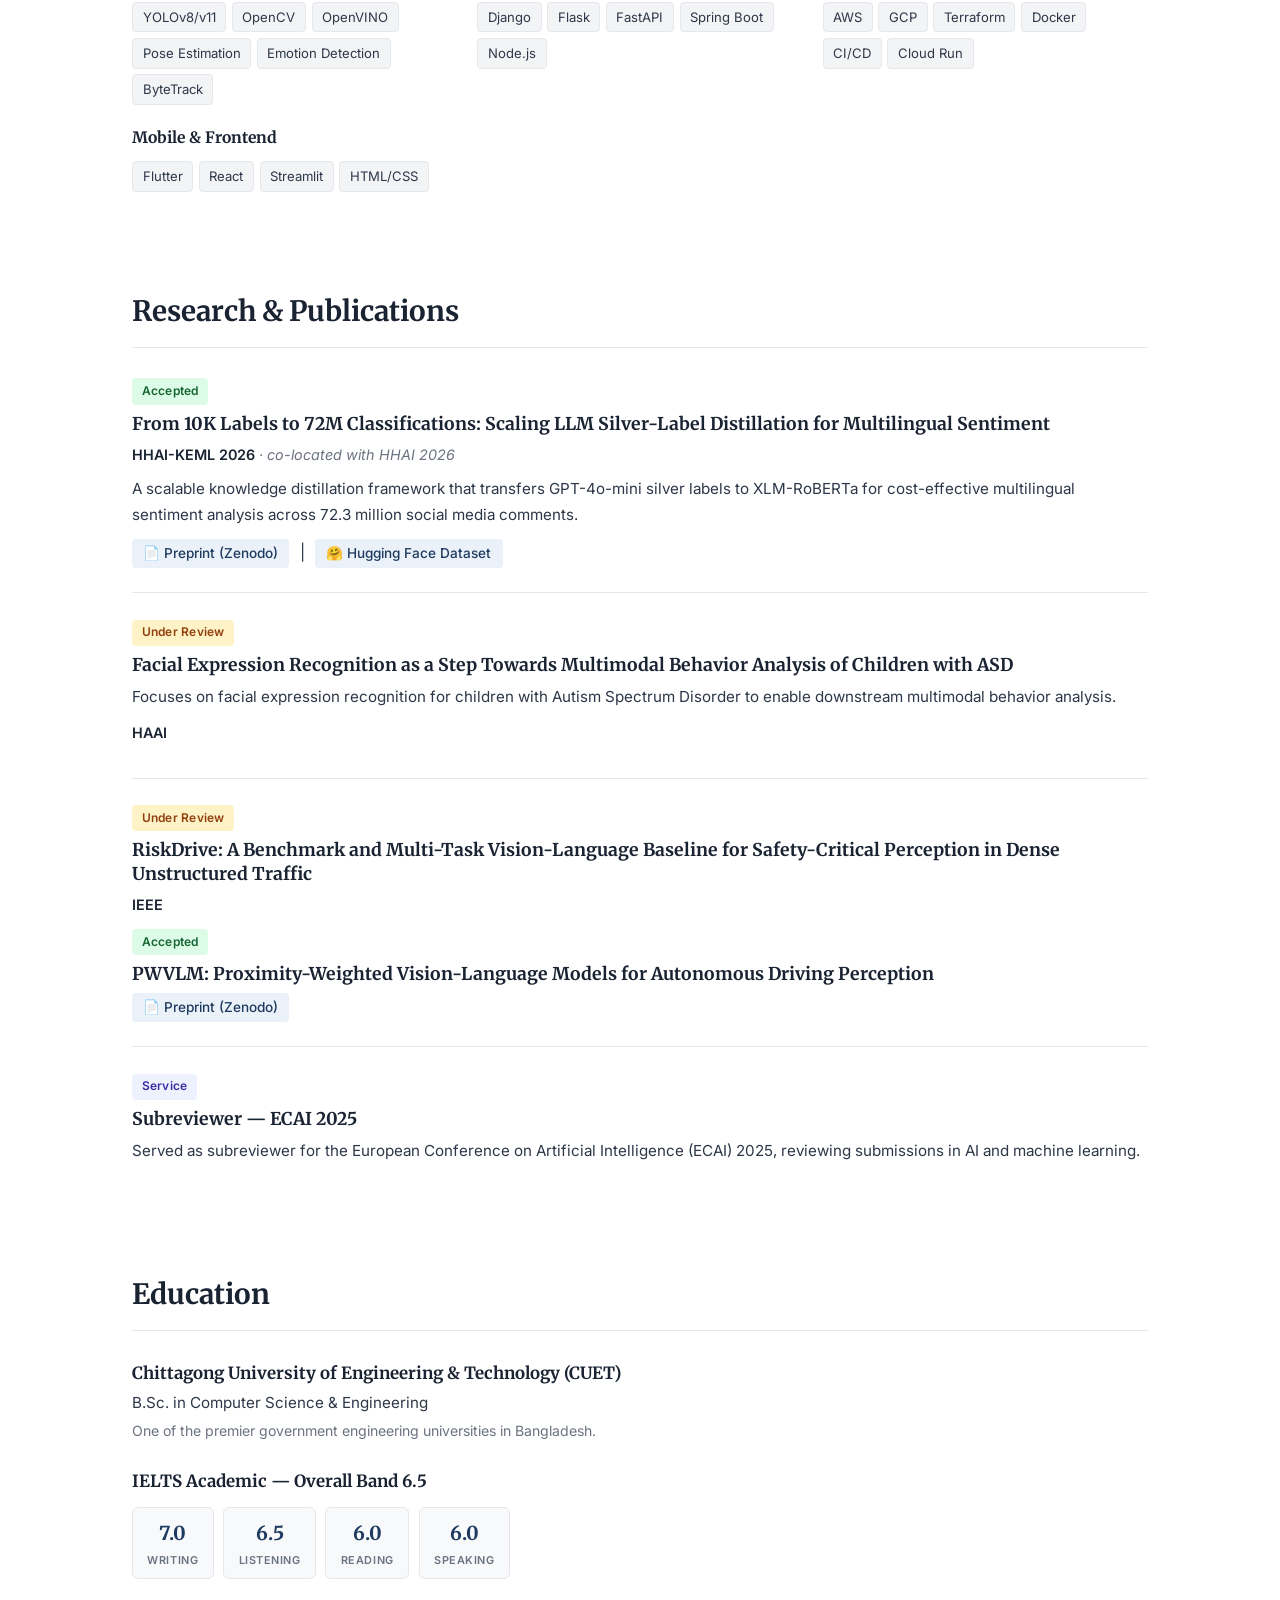
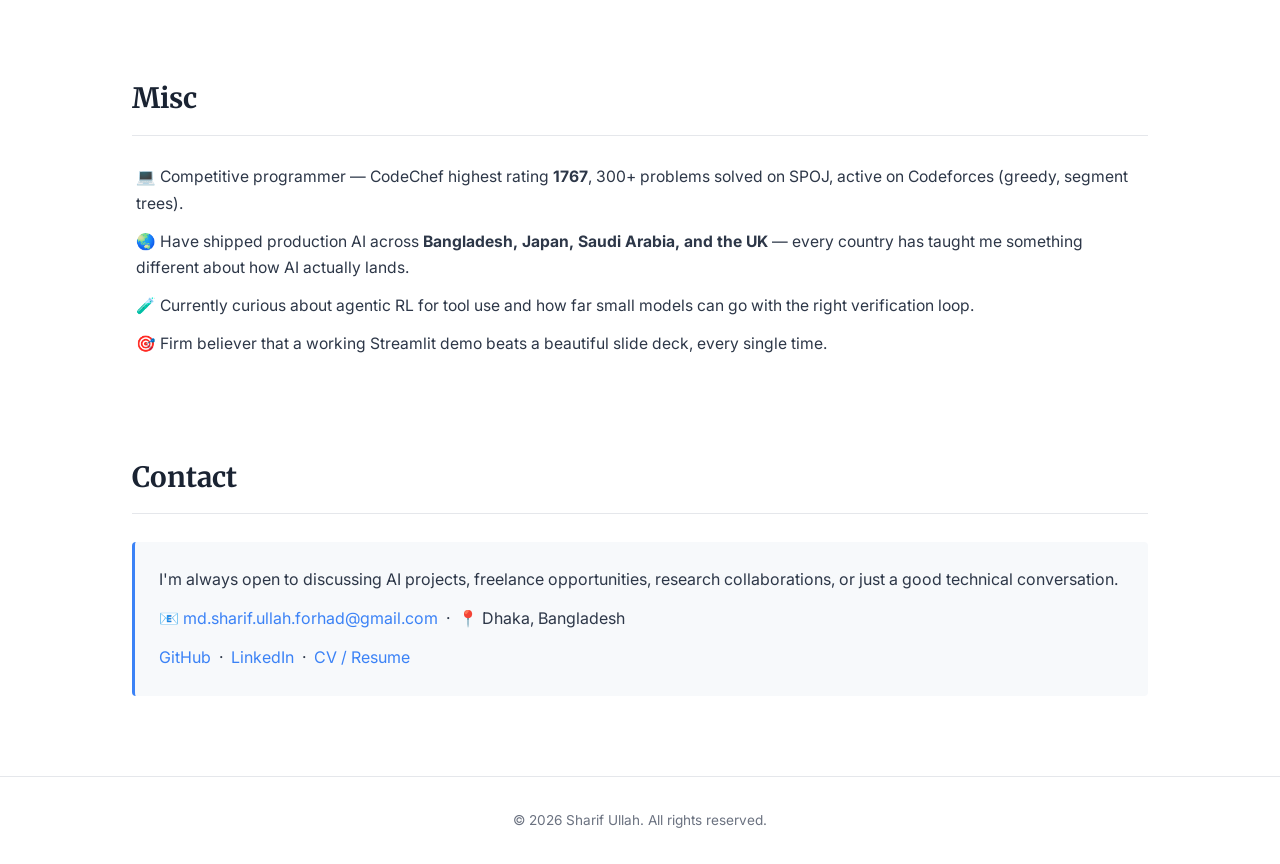
==== commit 355a98f0: "added new evernt of paper" ====
--- a/docs/index.html
+++ b/docs/index.html
@@ -598,6 +598,15 @@
     <div class="container">
         <h2 class="section-heading">News</h2>
         <div class="news-list reveal">
+
+            <div class="news-item">
+                <div class="news-date">OCT 2026</div>
+                <div class="news-body">
+                   I presented my paper titled "PWVLM: Proximity-Weighted Vision-Language Models for Autonomous Driving Perception" at University of Dhaka,Bangladesh.
+                </div>
+            
+            </div>
+
             <div class="news-item">
                 <div class="news-date">July 2026</div>
                 <div class="news-body">
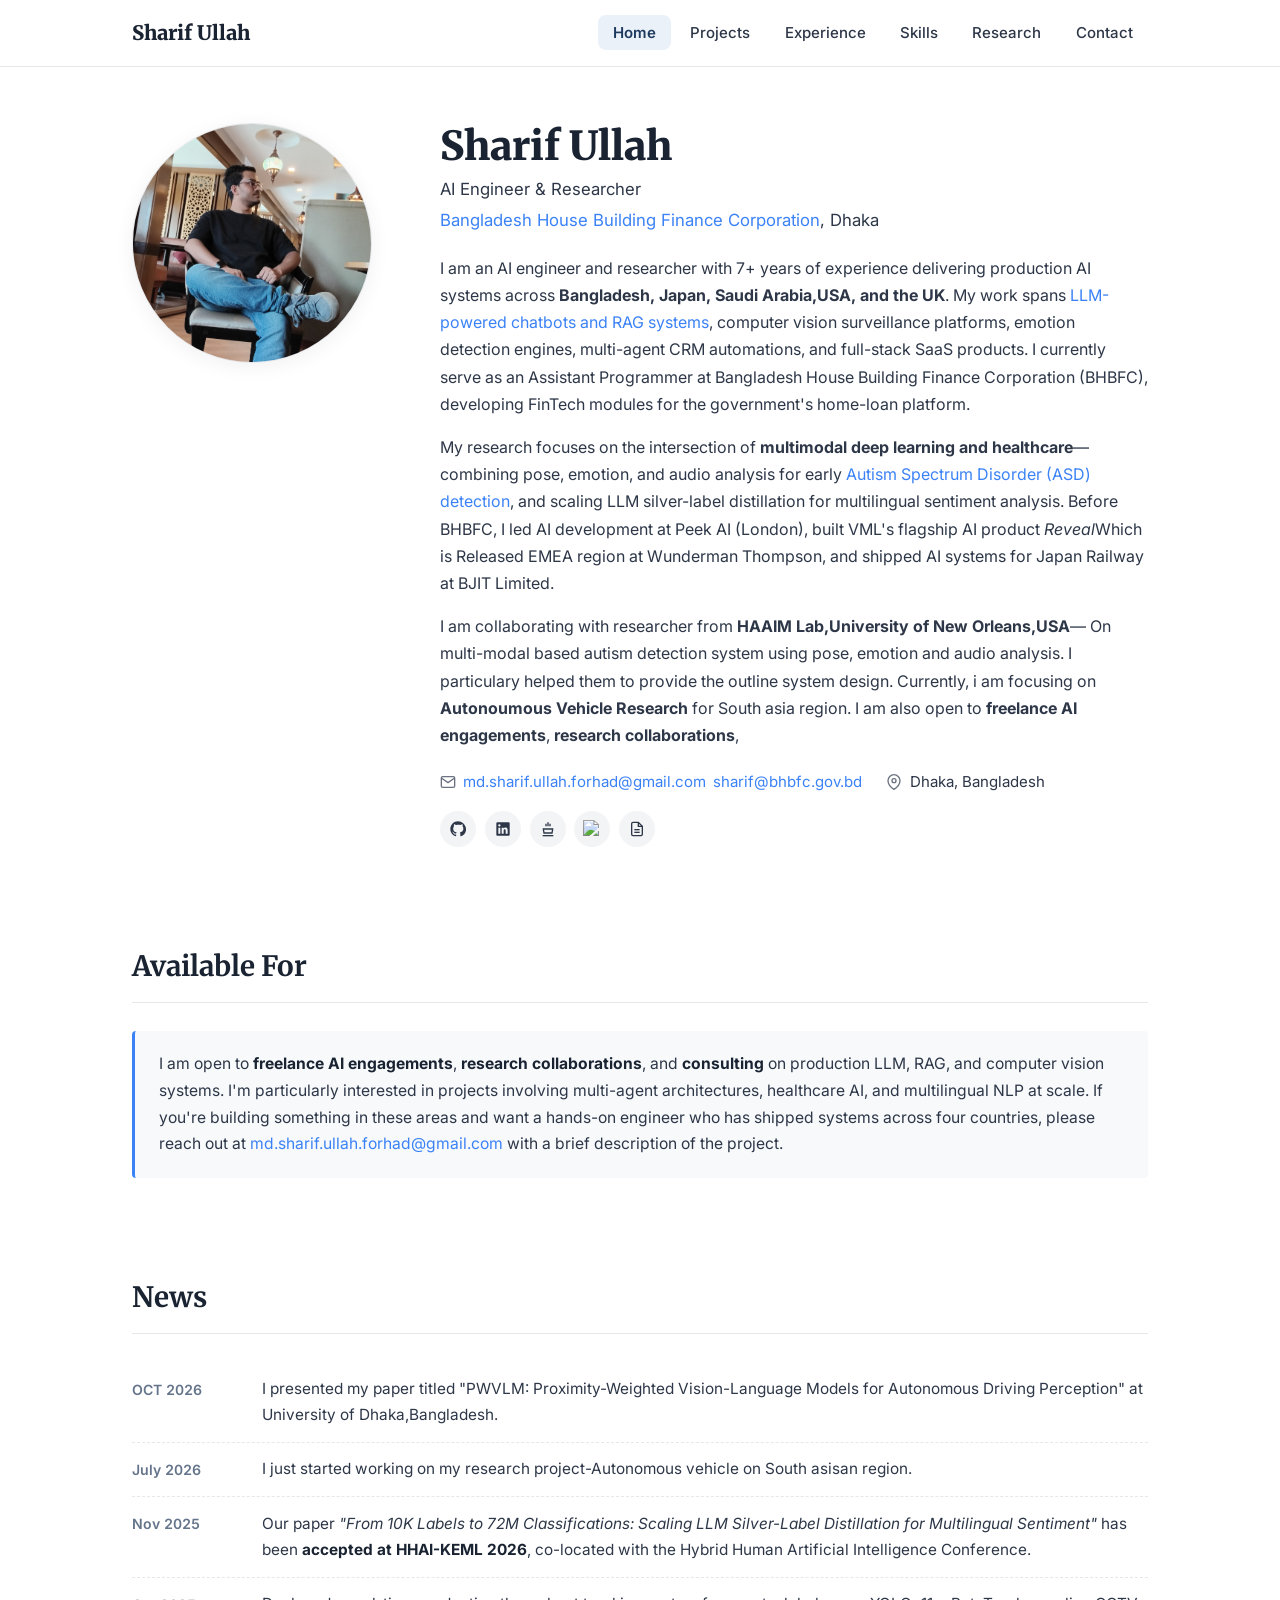
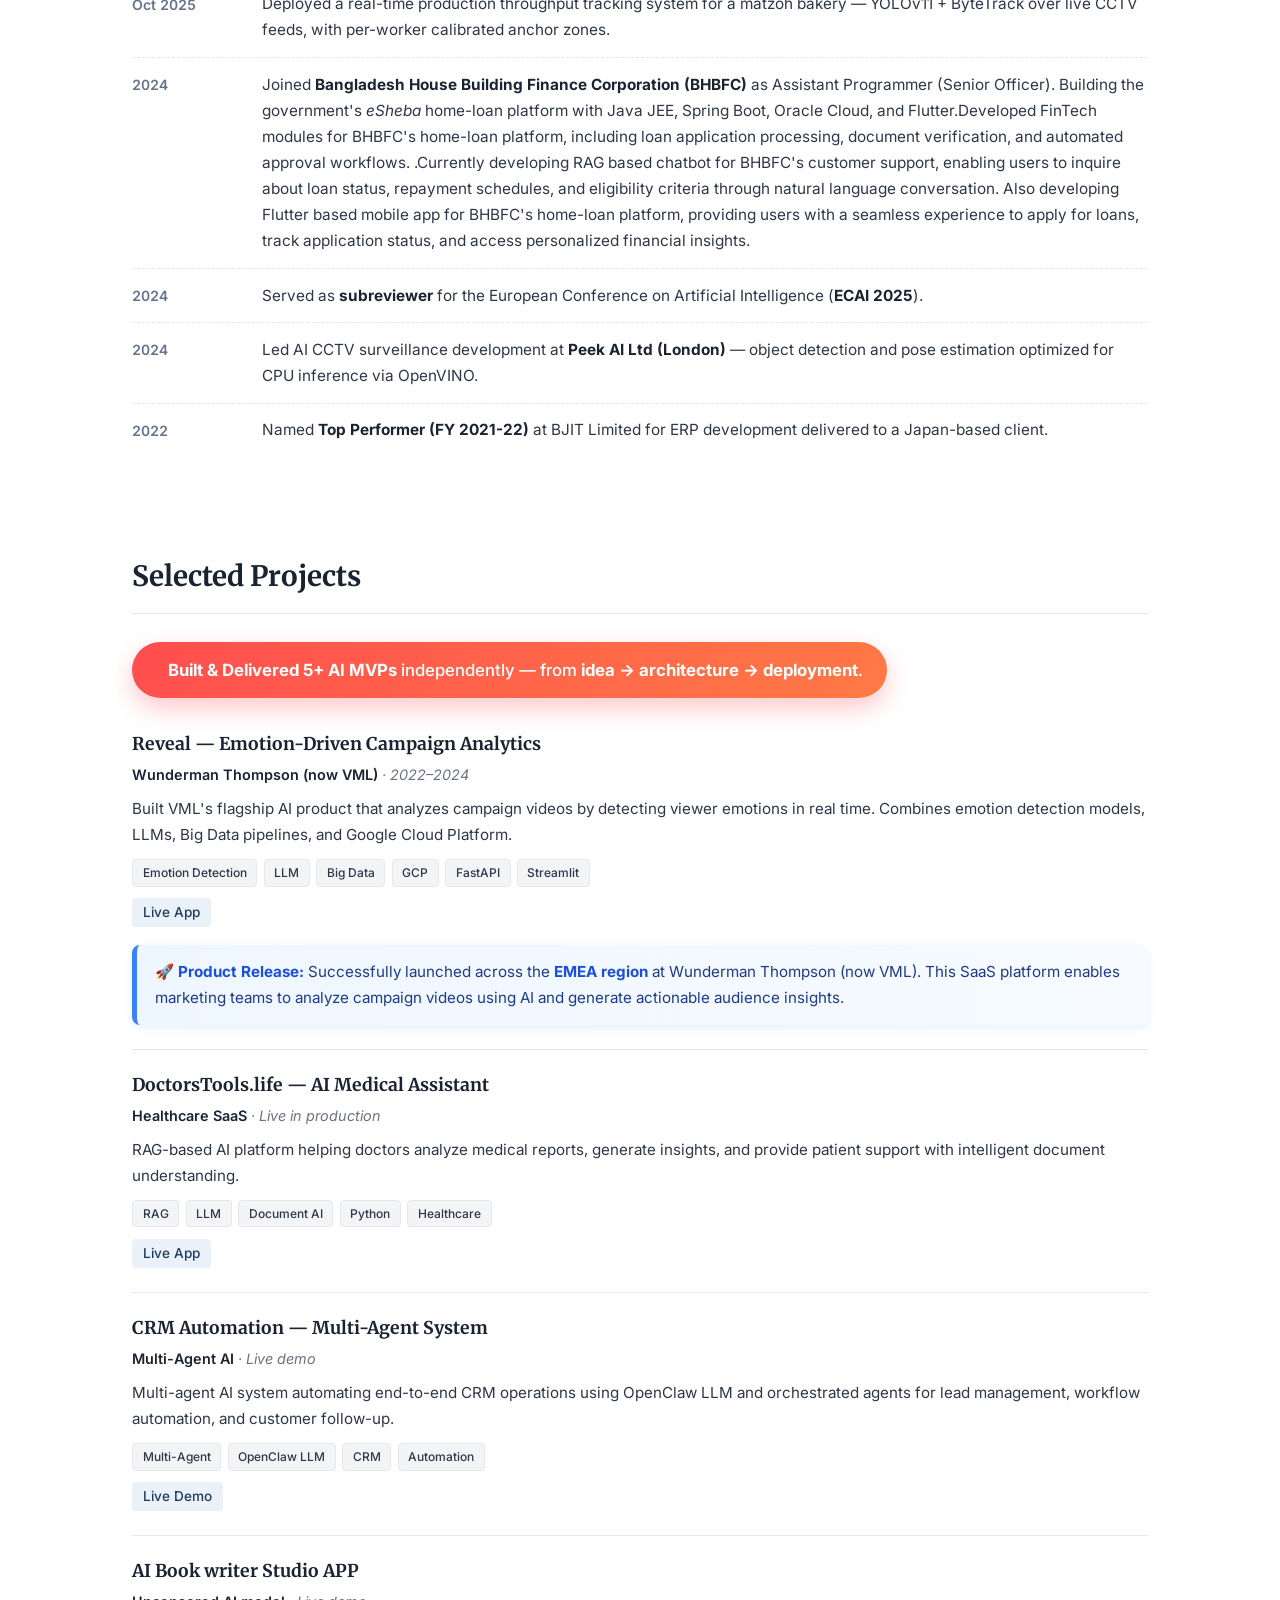
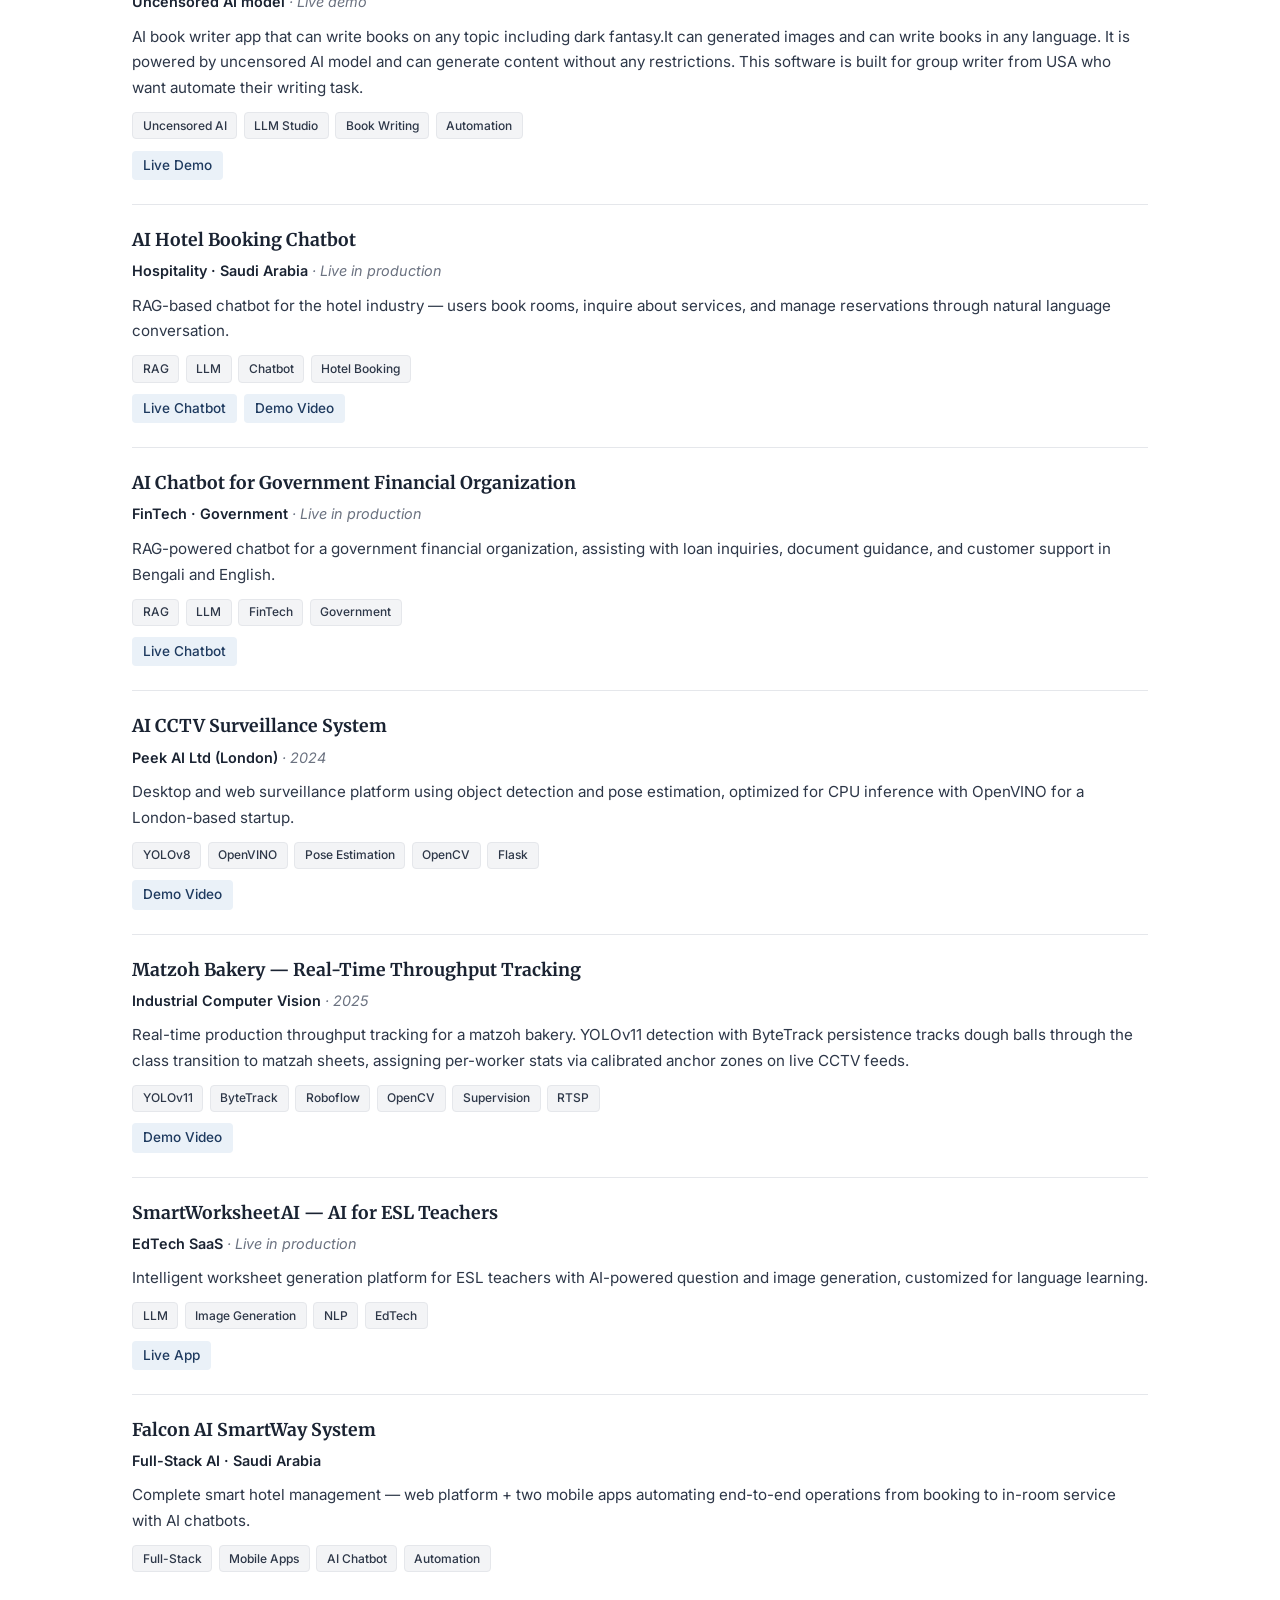
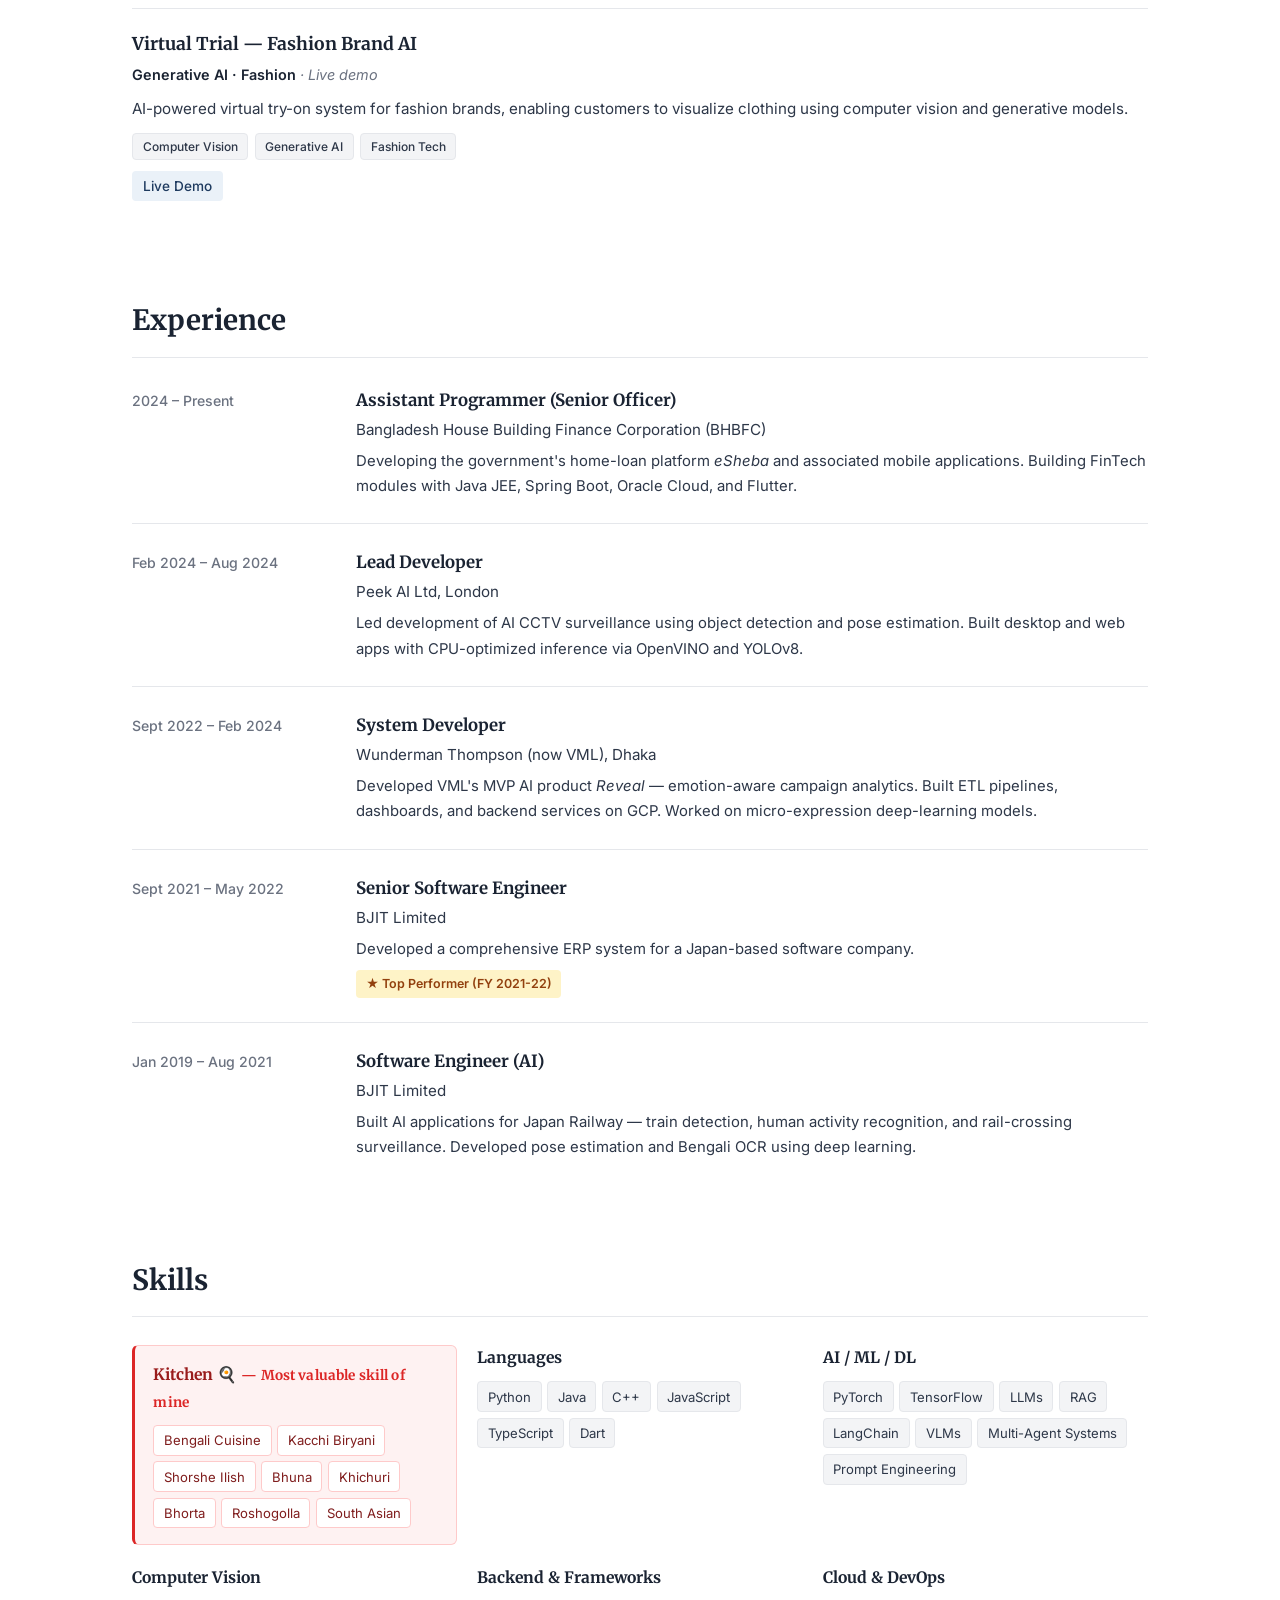
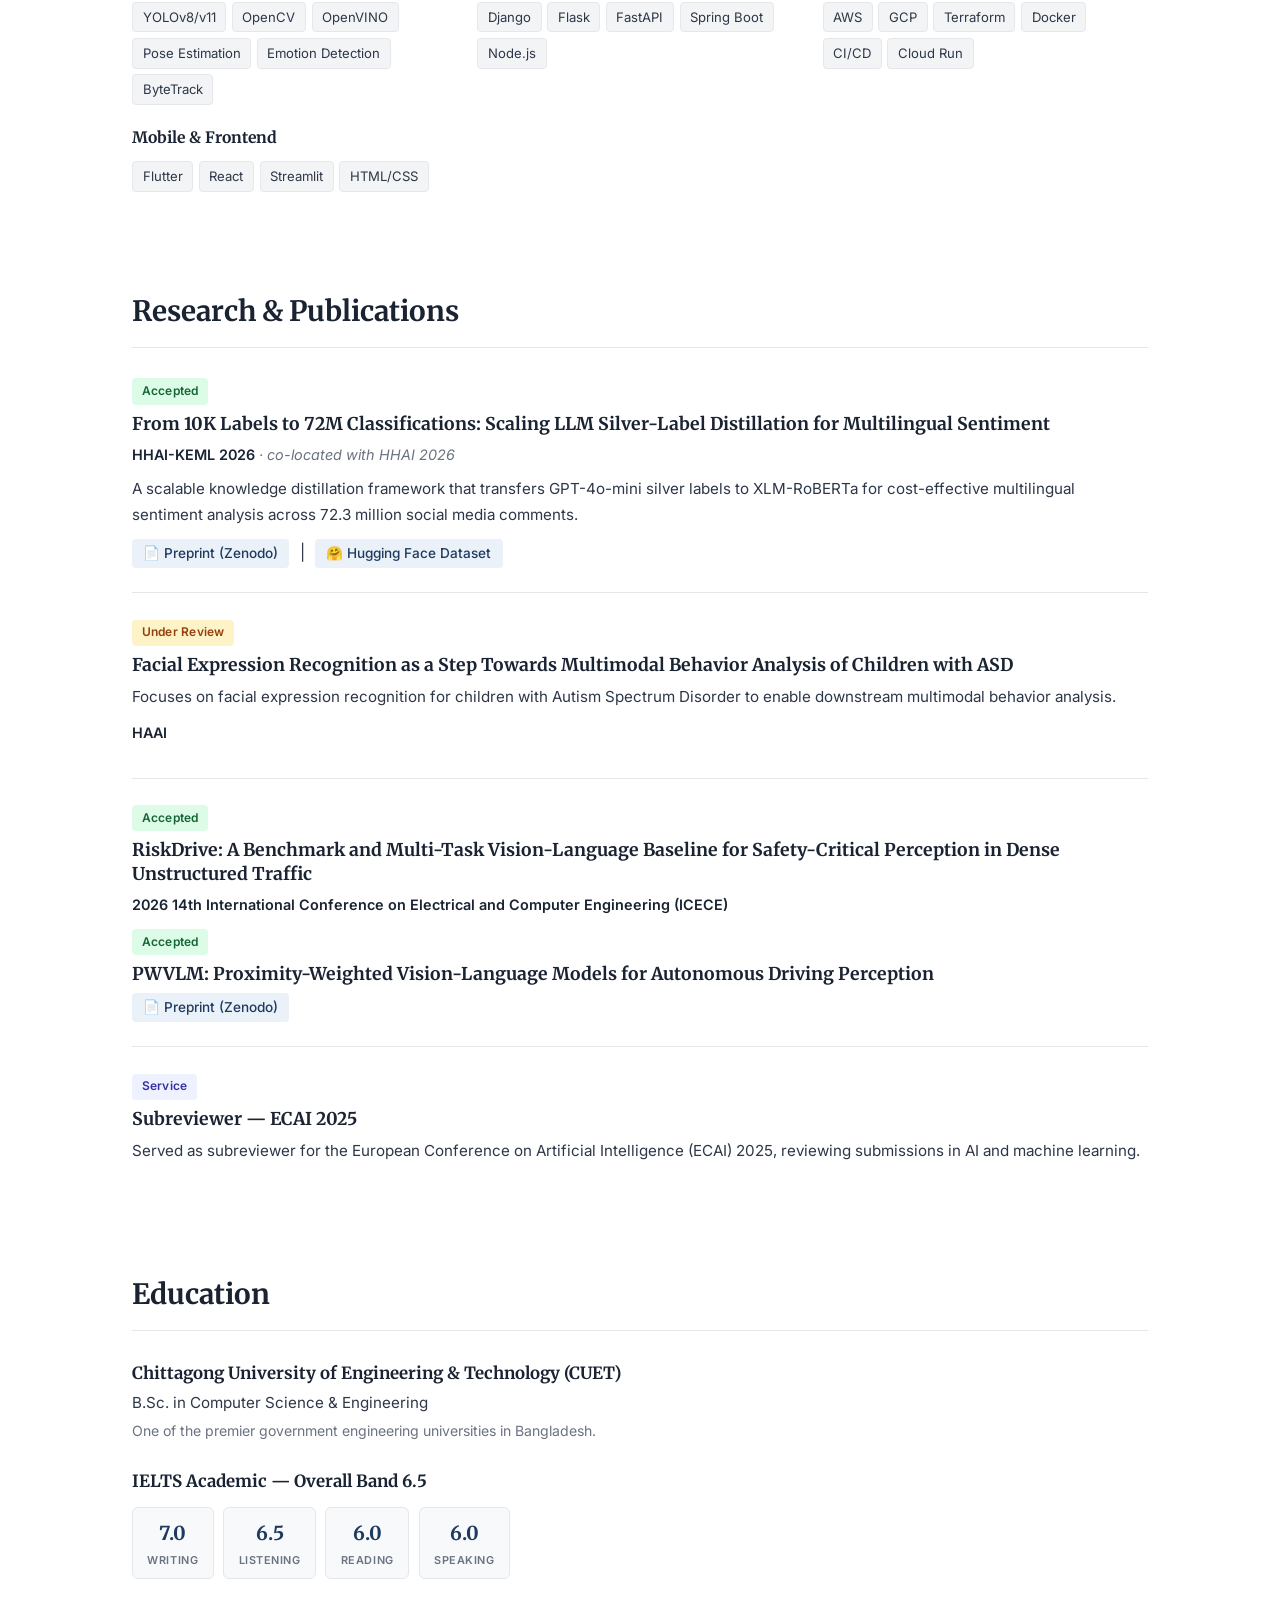
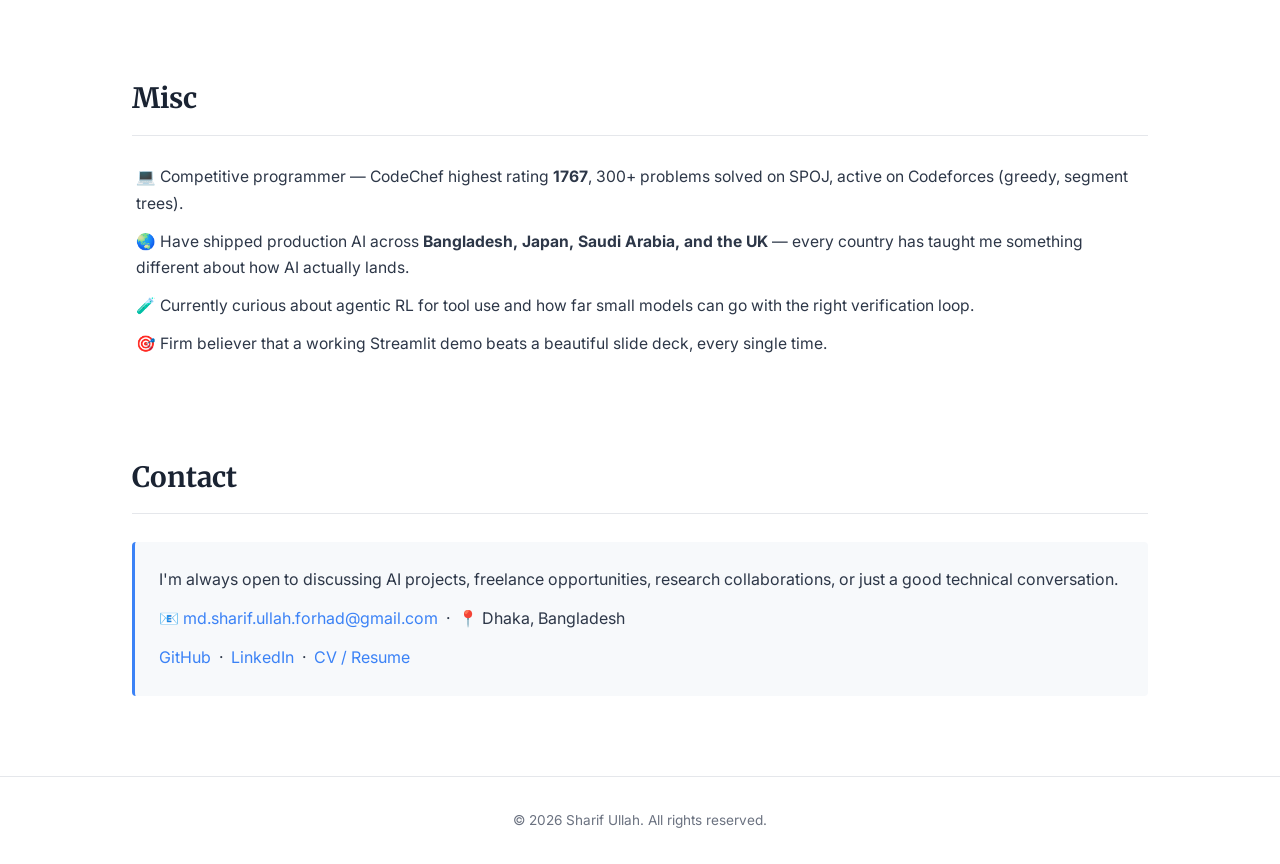
==== commit 293e2f6f: "added paper info" ====
--- a/docs/index.html
+++ b/docs/index.html
@@ -1035,10 +1035,10 @@
             </div>
 
              <div class="research-item">
-                <span class="status-tag tag-review">Under Review</span>
+                <span class="status-tag tag-accepted">Accepted</span>
                 <h3 class="project-title">RiskDrive: A Benchmark and Multi-Task Vision-Language Baseline for Safety-Critical Perception in Dense Unstructured Traffic</h3>
                 <div class="project-meta">
-                    <span class="venue">IEEE</span> 
+                    <span class="venue">2026 14th International Conference on Electrical and Computer Engineering (ICECE)</span> 
             </div>
             <div class="research-item">
                 <span class="status-tag tag-accepted">Accepted</span>
